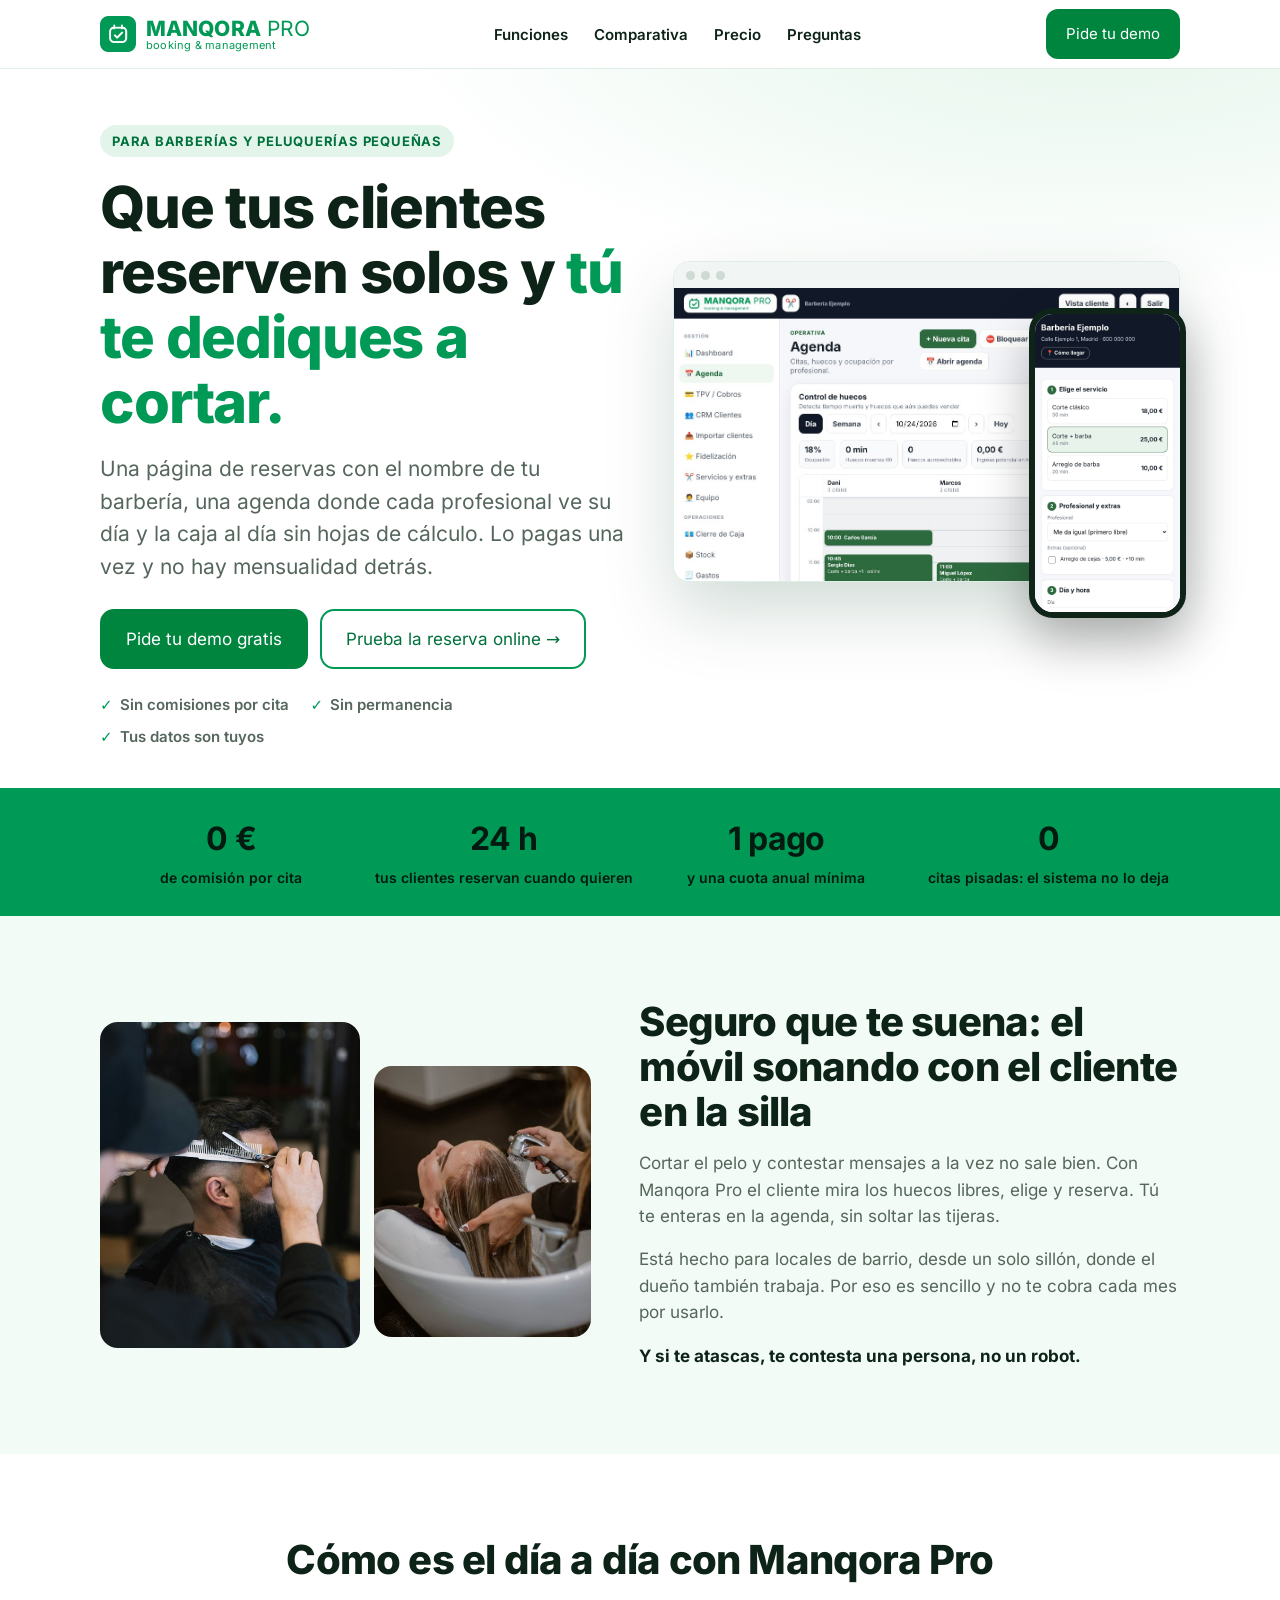
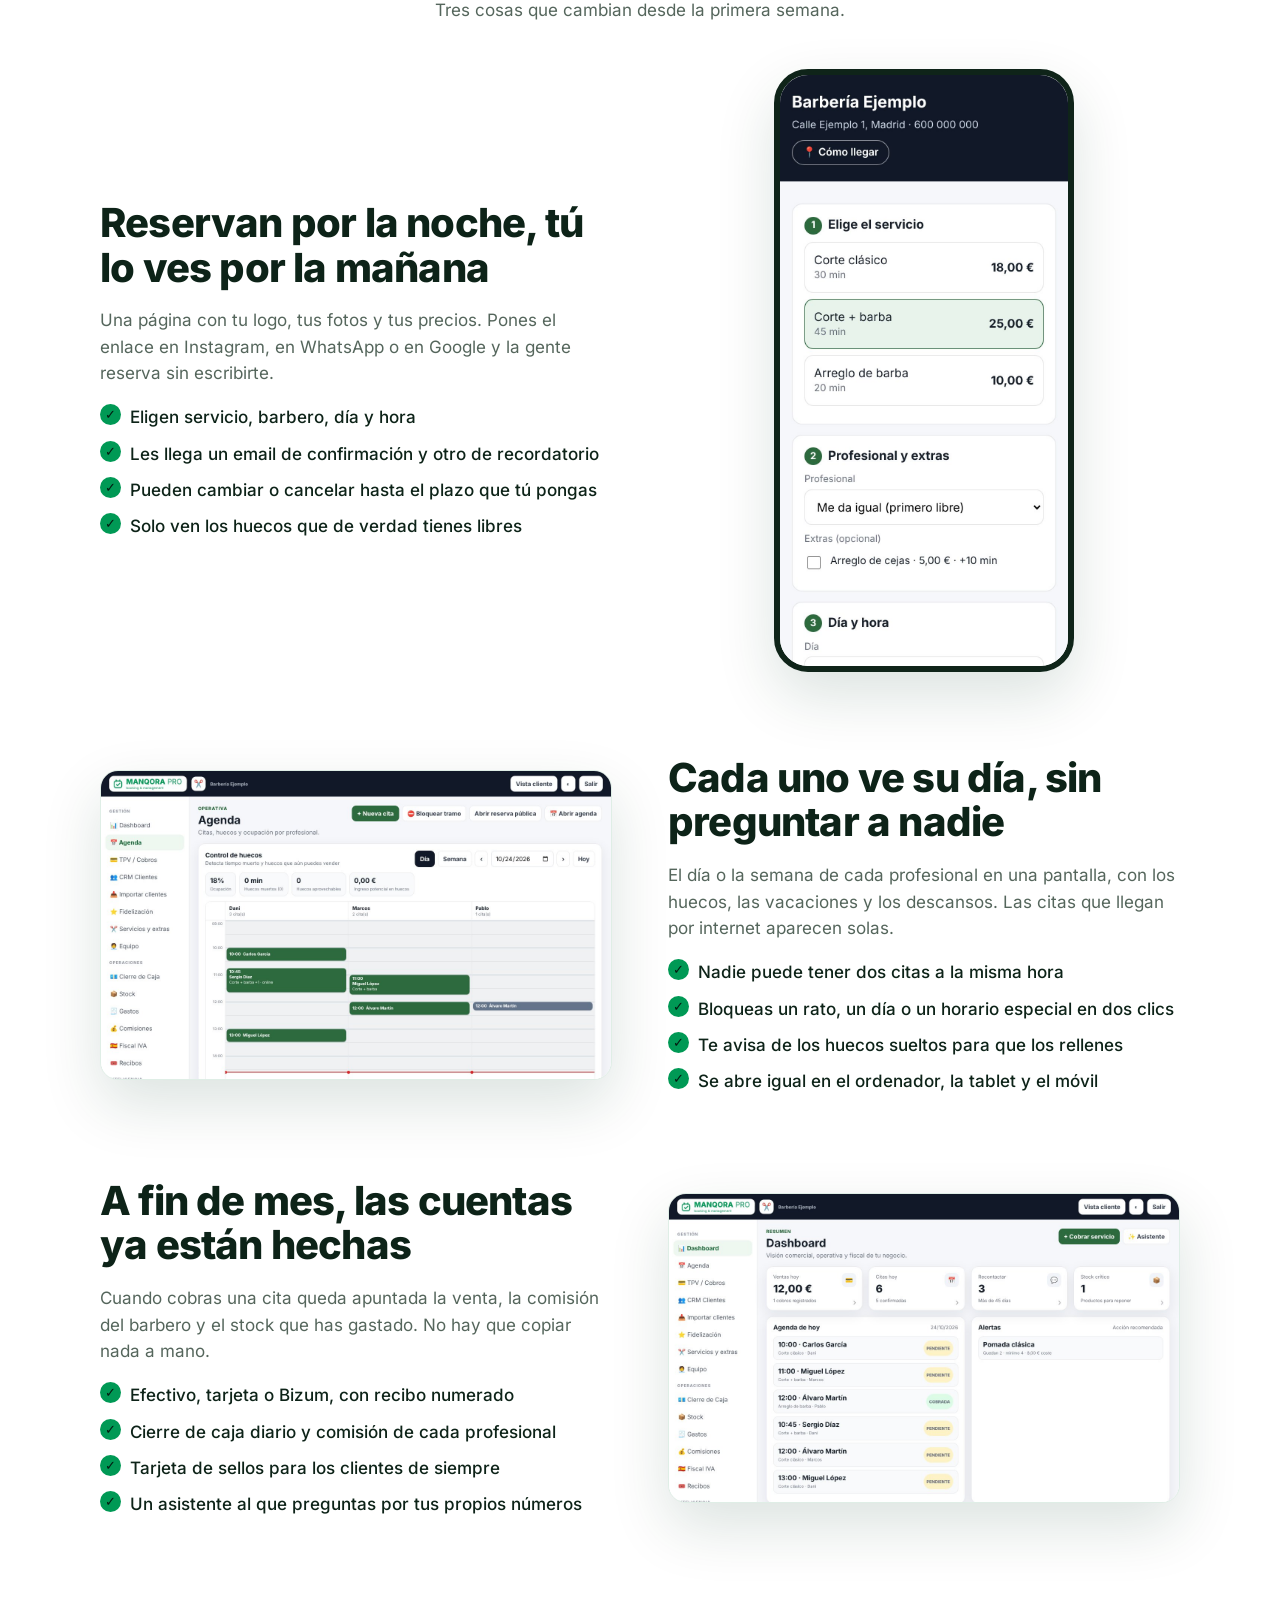
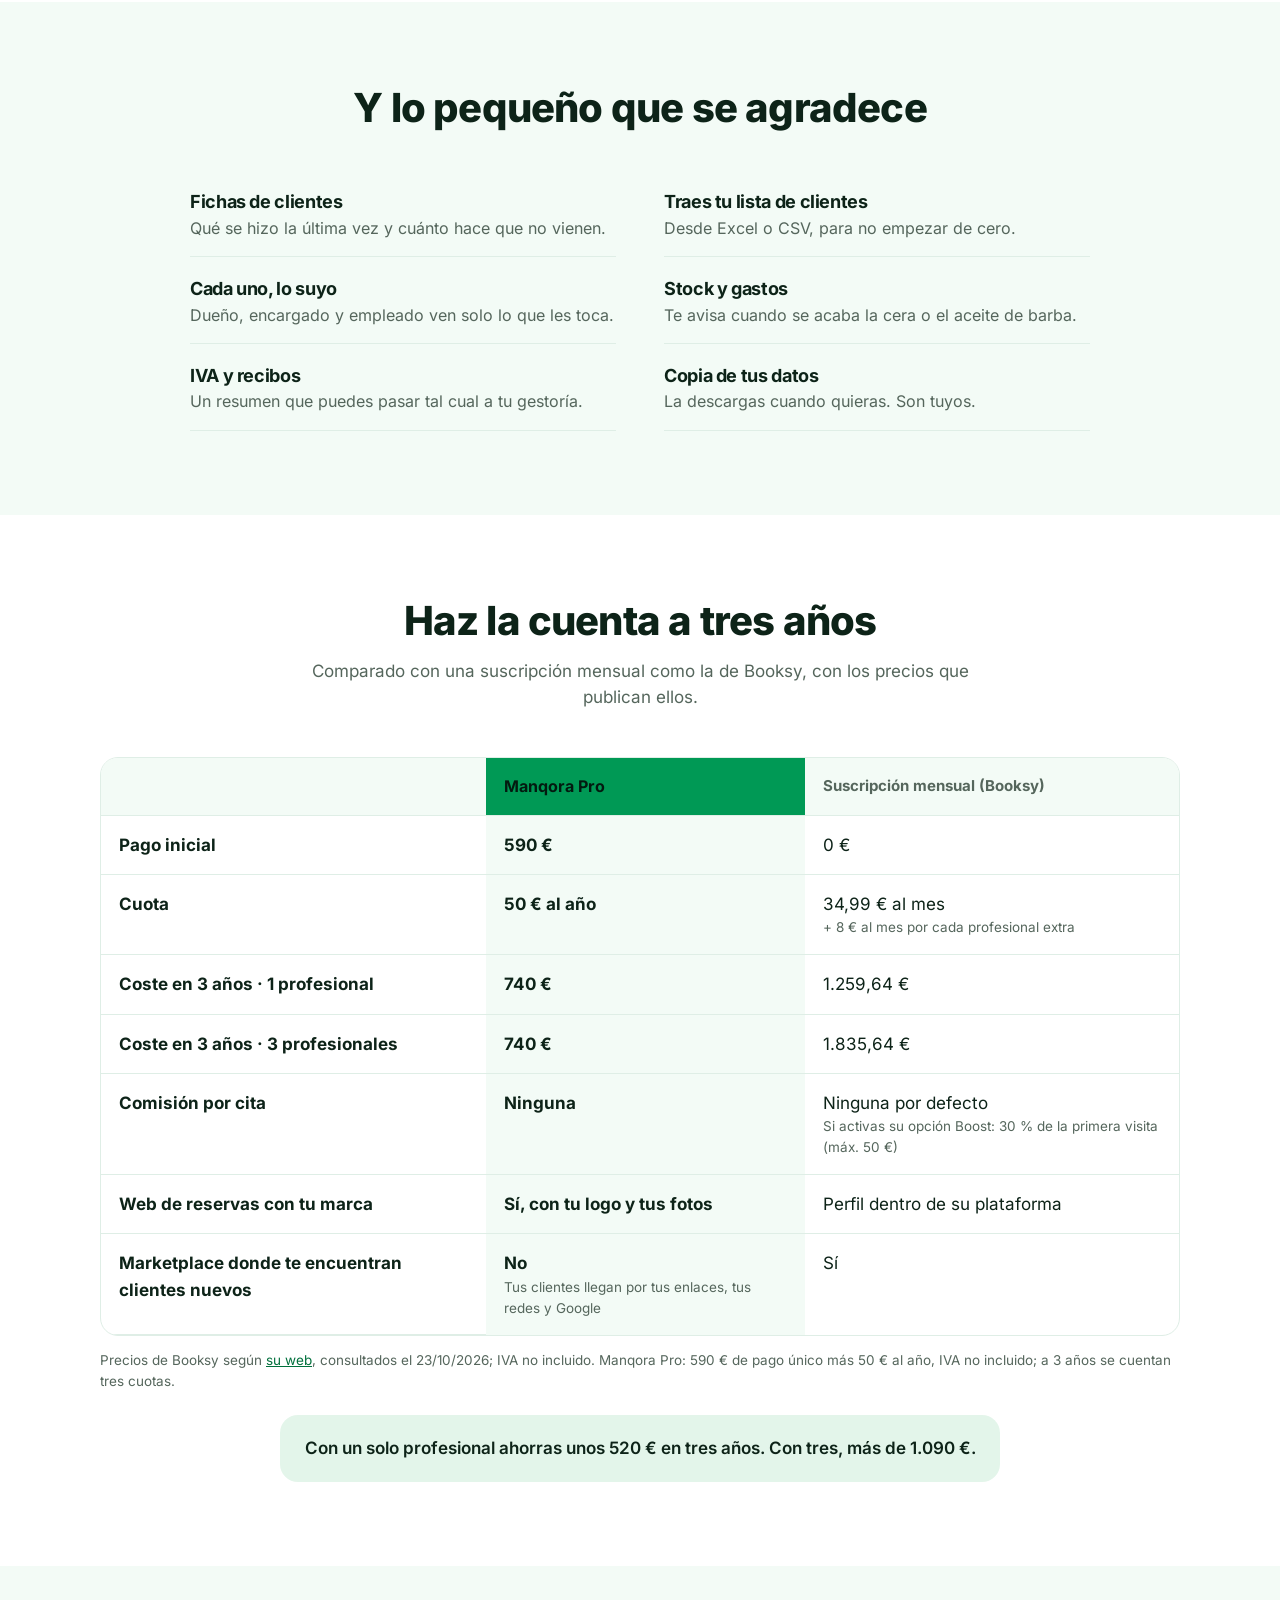
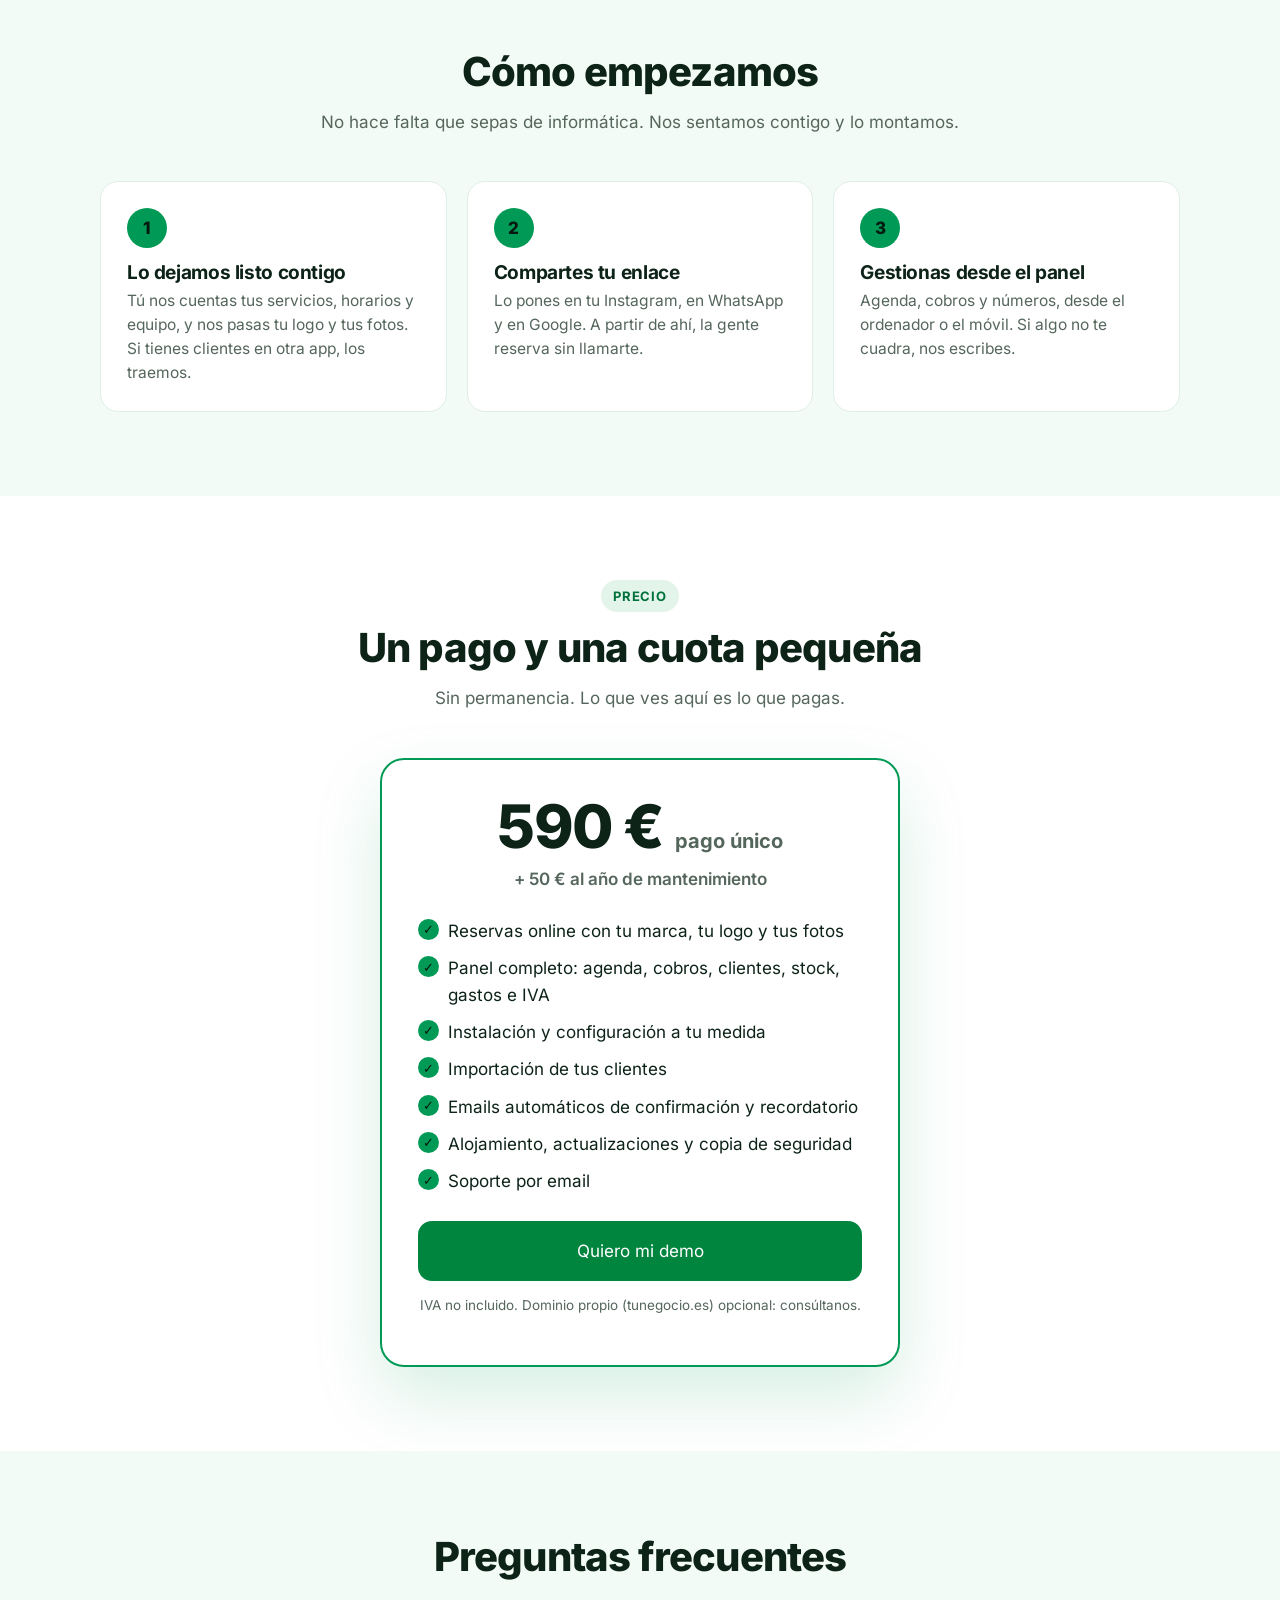
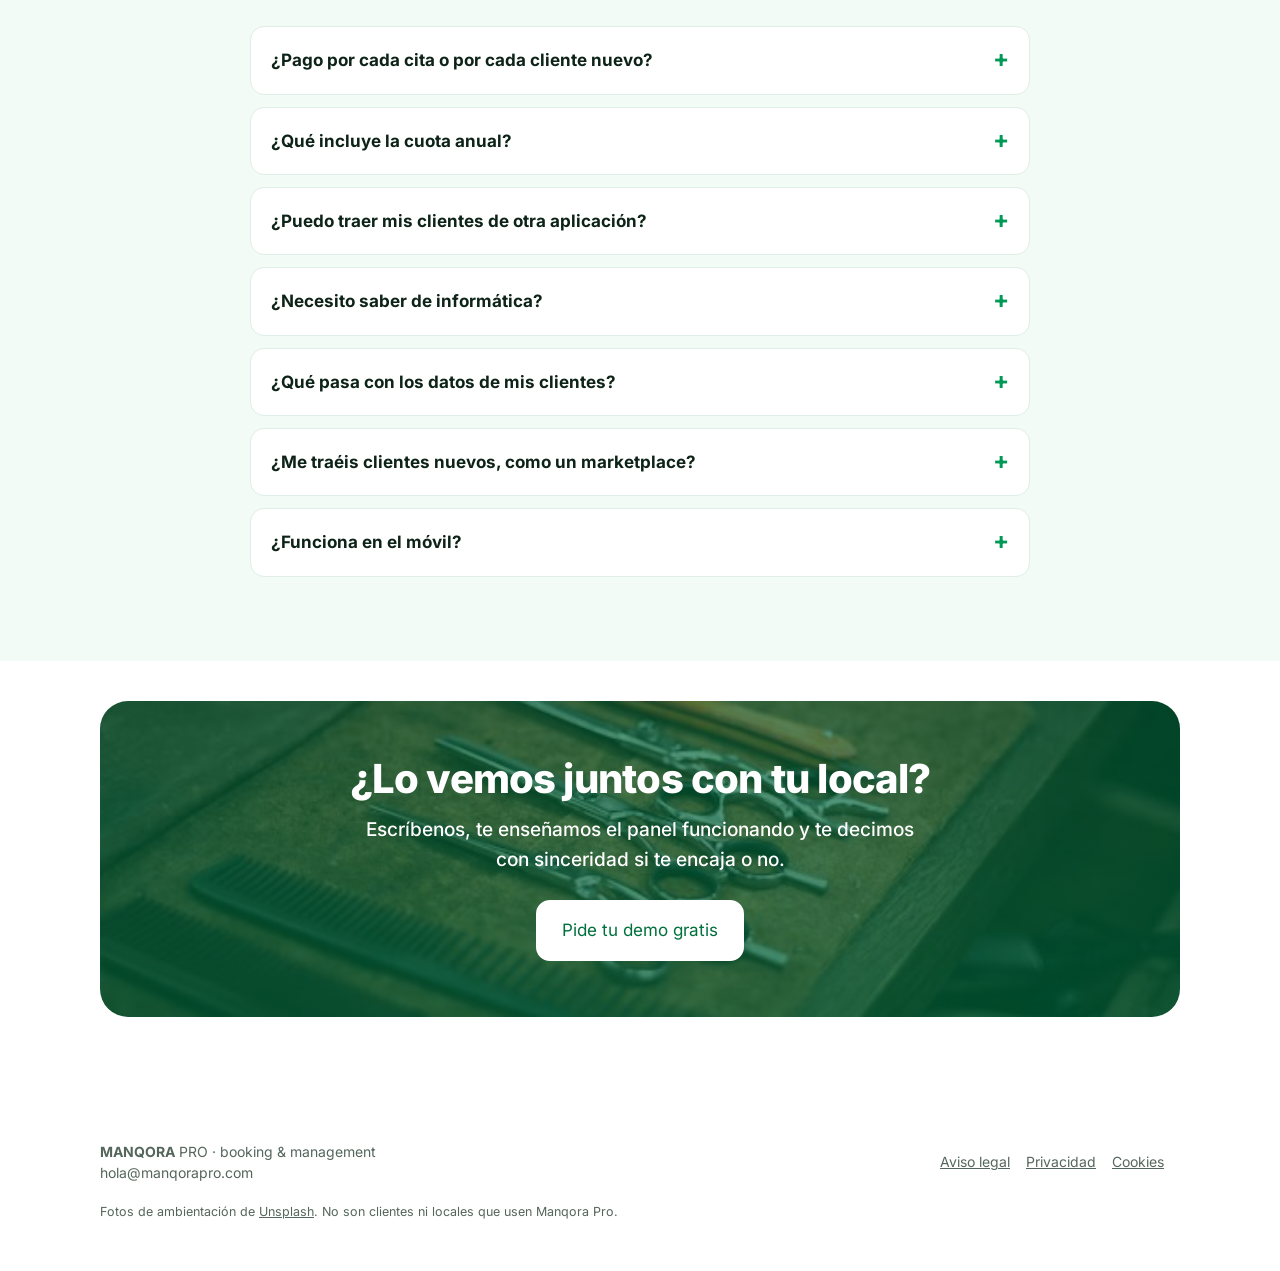
==== index.html @ c19fd297 "Icono de pantalla de inicio para iPhone (apple-touch-icon) y color de tema Co-Authored-By: Claude So" ====
<!doctype html>
<html lang="es">
<head>
<meta charset="utf-8">
<meta name="viewport" content="width=device-width,initial-scale=1">
<title>Manqora Pro · Reservas y gestión para barberías y peluquerías</title>
<link rel="preload" href="assets/fonts/inter-latin-400-normal.woff2" as="font" type="font/woff2" crossorigin>
<link rel="stylesheet" href="assets/fonts/fonts.css">
<meta name="description" content="Reservas online con tu marca, agenda por profesional y control del negocio en un solo panel. Pago único, sin comisiones por cita.">
<meta property="og:title" content="Manqora Pro · Reservas y gestión para barberías y peluquerías">
<meta property="og:description" content="Pago único, sin comisiones por cita y con tus clientes siempre tuyos.">
<link rel="apple-touch-icon" href="/assets/apple-touch-icon.png">
<meta name="apple-mobile-web-app-title" content="Manqora Pro">
<meta name="theme-color" content="#009955">
<link rel="icon" type="image/png" href="assets/venta/logo.png">
<style>
:root{--gb:#00853f;--g:#009955;--gd:#00703c;--gs:#e3f5ea;--gx:#f3fbf6;--ink:#0d2318;--mut:#55665c;--line:#dfeee6;--w:#fff;--r:18px}
*{box-sizing:border-box}
html{scroll-behavior:smooth}
body{margin:0;background:var(--w);color:var(--ink);font:17px/1.55 Inter,system-ui,-apple-system,"Segoe UI",Roboto,Helvetica,Arial,sans-serif;-webkit-font-smoothing:antialiased}
a{color:var(--gd)}
img{max-width:100%;height:auto;display:block}
.wrap{max-width:1120px;margin:0 auto;padding:0 20px}
h1,h2,h3{line-height:1.12;letter-spacing:-.02em;margin:0}
h1{font-size:clamp(34px,5.4vw,58px);font-weight:800}
h2{font-size:clamp(27px,3.6vw,40px);font-weight:800}
h3{font-size:19px;font-weight:700}
.eyebrow{display:inline-block;background:var(--gs);color:var(--gd);font-weight:700;font-size:13px;letter-spacing:.06em;text-transform:uppercase;padding:6px 12px;border-radius:999px}
.lead{font-size:clamp(18px,2vw,21px);color:var(--mut);max-width:620px}
/* botones: verde de marca con texto oscuro (contraste AA) */
.btn{display:inline-flex;align-items:center;justify-content:center;gap:8px;padding:15px 24px;border-radius:14px;font:700 17px/1 inherit;font-family:inherit;text-decoration:none;border:2px solid var(--gb);background:var(--gb);color:#fff;cursor:pointer;transition:transform .15s,box-shadow .15s}
.btn:hover{transform:translateY(-1px);box-shadow:0 10px 24px rgba(0,153,85,.28)}
.btn.ghost{background:#fff;color:var(--gd);border-color:var(--g)}
.btn.sm{padding:11px 18px;font-size:15px;border-radius:12px}
/* nav */
nav.top{position:sticky;top:0;z-index:20;background:rgba(255,255,255,.92);backdrop-filter:blur(10px);border-bottom:1px solid var(--line)}
nav .in{display:flex;align-items:center;justify-content:space-between;gap:16px;height:68px}
.brand{display:flex;align-items:center;gap:10px;text-decoration:none;color:var(--ink)}
.brand img{width:36px;height:36px}
.brand span{font-size:21px;color:var(--g);font-weight:400;line-height:1.1}.brand b{font-weight:800;letter-spacing:.005em}
.brand small{display:block;font-size:11px;font-weight:400;color:var(--g);letter-spacing:.02em;margin-top:-2px}
nav ul{display:flex;gap:26px;list-style:none;margin:0;padding:0}
nav ul a{text-decoration:none;color:var(--ink);font-weight:600;font-size:15px}
nav ul a:hover{color:var(--gd)}
/* hero */
.hero{padding:56px 0 40px;background:radial-gradient(1200px 500px at 85% -10%,var(--gs),transparent 60%),#fff}
.hero .grid{display:grid;grid-template-columns:1.05fr 1fr;gap:40px;align-items:center}
.hero h1 span{color:var(--g)}
.hero .lead{margin:18px 0 26px}
.cta{display:flex;flex-wrap:wrap;gap:12px}
.ticks{display:flex;flex-wrap:wrap;gap:8px 22px;margin:24px 0 0;padding:0;list-style:none;color:var(--mut);font-size:15px;font-weight:600}
.ticks li::before{content:"✓";color:var(--g);font-weight:900;margin-right:7px}
.shots{position:relative;padding-bottom:30px}
.laptop{border-radius:16px;border:1px solid var(--line);box-shadow:0 30px 70px rgba(0,60,35,.18);overflow:hidden;background:#fff}
.laptop .bar{height:26px;background:#f1f5f3;display:flex;align-items:center;gap:6px;padding:0 12px}
.laptop .bar i{width:9px;height:9px;border-radius:50%;background:#cfdad4;display:block}
.phone{position:absolute;right:-6px;bottom:-6px;width:31%;min-width:128px;border-radius:24px;border:6px solid #0f2419;overflow:hidden;box-shadow:0 24px 50px rgba(0,0,0,.28);background:#fff}
/* tira */
.strip{background:var(--g);color:#031a10}
.strip .in{display:grid;grid-template-columns:repeat(4,1fr);gap:10px;padding:26px 20px;text-align:center}
.strip b{display:block;font-size:clamp(22px,3vw,32px);letter-spacing:-.02em}
.strip span{font-size:14px;font-weight:600}
/* secciones */
section{padding:84px 0}
.head{max-width:720px;margin:0 auto 46px;text-align:center}
.head p{color:var(--mut);margin:14px 0 0}
.split{display:grid;grid-template-columns:1fr 1fr;gap:56px;align-items:center;margin-bottom:84px}
.split:last-child{margin-bottom:0}
.split.rev .txt{order:2}
.split .txt p{color:var(--mut)}
.split ul{padding:0;margin:18px 0 0;list-style:none;display:grid;gap:10px}
.split li{padding-left:30px;position:relative;font-weight:500}
.split li::before{content:"✓";position:absolute;left:0;top:0;width:21px;height:21px;border-radius:50%;background:var(--g);color:#031a10;font-weight:900;font-size:13px;display:grid;place-items:center;line-height:1}
.frame{border-radius:var(--r);border:1px solid var(--line);box-shadow:0 24px 60px rgba(0,60,35,.14);overflow:hidden;background:#fff}
.frame.phoneframe{max-width:300px;margin:0 auto;border:6px solid #0f2419;border-radius:34px}
.soft{background:var(--gx)}
.cards{display:grid;grid-template-columns:repeat(4,1fr);gap:18px}
.card{background:#fff;border:1px solid var(--line);border-radius:var(--r);padding:24px}
.card .ic{width:46px;height:46px;border-radius:14px;background:var(--gs);display:grid;place-items:center;font-size:23px;margin-bottom:14px}
.card h3{margin-bottom:6px}
.card p{margin:0;color:var(--mut);font-size:15.5px}
/* comparativa */
.cmp{width:100%;border-collapse:separate;border-spacing:0;border:1px solid var(--line);border-radius:var(--r);overflow:hidden;background:#fff}
.cmp th,.cmp td{padding:16px 18px;text-align:left;border-bottom:1px solid var(--line);vertical-align:top}
.cmp tr:last-child td{border-bottom:0}
.cmp thead th{background:var(--gx);font-size:15px;color:var(--mut)}
.cmp thead th.us{background:var(--g);color:#031a10;font-size:16px}
.cmp td.us{background:var(--gx);font-weight:700}
.cmp td small{display:block;font-weight:400;color:var(--mut);font-size:13.5px}
.note{color:var(--mut);font-size:13.5px;margin-top:14px}
.save{margin:24px auto 0;max-width:720px;background:var(--gs);border-radius:var(--r);padding:20px 24px;text-align:center;font-weight:600}
/* pasos */
.steps{display:grid;grid-template-columns:repeat(3,1fr);gap:20px;counter-reset:s}
.step{background:#fff;border:1px solid var(--line);border-radius:var(--r);padding:26px;position:relative}
.step::before{counter-increment:s;content:counter(s);display:grid;place-items:center;width:40px;height:40px;border-radius:50%;background:var(--g);color:#031a10;font-weight:800;margin-bottom:14px}
.step p{margin:6px 0 0;color:var(--mut);font-size:15.5px}
/* precio */
.price{max-width:520px;margin:0 auto;background:#fff;border:2px solid var(--g);border-radius:24px;padding:36px;box-shadow:0 30px 70px rgba(0,153,85,.16);text-align:center}
.price .big{font-size:60px;font-weight:800;letter-spacing:-.03em;line-height:1}
.price .big small{font-size:20px;font-weight:700;color:var(--mut);letter-spacing:0}
.price .yr{margin:10px 0 0;color:var(--mut);font-weight:600}
.price ul{list-style:none;padding:0;margin:26px 0;text-align:left;display:grid;gap:11px}
.price li{padding-left:30px;position:relative}
.price li::before{content:"✓";position:absolute;left:0;top:1px;width:21px;height:21px;border-radius:50%;background:var(--g);color:#031a10;font-weight:900;font-size:13px;display:grid;place-items:center}
.price .btn{width:100%}
/* faq */
.faq{max-width:780px;margin:0 auto;display:grid;gap:12px}
details{background:#fff;border:1px solid var(--line);border-radius:14px;padding:4px 20px}
summary{cursor:pointer;font-weight:700;padding:16px 0;list-style:none;display:flex;justify-content:space-between;gap:14px}
summary::-webkit-details-marker{display:none}
summary::after{content:"+";color:var(--g);font-size:24px;line-height:1;font-weight:700}
details[open] summary::after{content:"–"}
details p{margin:0 0 16px;color:var(--mut)}
/* cta final */
.final{background:var(--g);color:#031a10;text-align:center;border-radius:28px;padding:56px 24px;margin:0 20px}
.final p{max-width:560px;margin:14px auto 26px;font-weight:500;font-size:19px}
.final .btn{background:#fff;border-color:#fff;color:var(--gd)}
footer{padding:40px 0 50px;color:var(--mut);font-size:14px}
footer .in{display:flex;flex-wrap:wrap;gap:12px 26px;justify-content:space-between;align-items:center}
footer a{color:var(--mut);margin-right:16px}
.ph{border-radius:var(--r);overflow:hidden;background:var(--gs);position:relative}
.ph img{width:100%;height:100%;object-fit:cover}
.human{display:grid;grid-template-columns:1fr 1.1fr;gap:48px;align-items:center}
.human .pics{display:grid;grid-template-columns:1.2fr 1fr;gap:14px}
.human .pics .ph{aspect-ratio:4/5}
.human .pics .ph:nth-child(2){margin-top:44px}
.human p{color:var(--mut)}
.human .sign{margin-top:18px;font-weight:700;color:var(--ink)}
.plain{display:grid;grid-template-columns:repeat(2,1fr);gap:6px 48px;max-width:900px;margin:0 auto}
.plain div{padding:16px 0;border-bottom:1px solid var(--line)}
.plain h3{font-size:18px;margin-bottom:3px}
.plain p{margin:0;color:var(--mut);font-size:16px}
.final.photo{background:linear-gradient(rgba(0,100,58,.66),rgba(0,100,58,.72)),var(--bg) center/cover;color:#fff}
.final.photo .btn{color:var(--gd)}
.credits{font-size:12.5px;color:var(--mut);margin-top:18px}
.credits a{margin:0;color:var(--mut)}
@media(max-width:900px){
 .human{grid-template-columns:1fr;gap:30px}
 .plain{grid-template-columns:1fr}
 nav ul{display:none}
 .hero .grid,.split{grid-template-columns:1fr;gap:34px}
 .split.rev .txt{order:0}
 .cards{grid-template-columns:1fr 1fr}
 .steps{grid-template-columns:1fr}
 .strip .in{grid-template-columns:1fr 1fr}
 section{padding:60px 0}
 .split{margin-bottom:60px}
 .cmp th,.cmp td{padding:12px 11px;font-size:14.5px}
}
.btn.sm{white-space:nowrap;flex-shrink:0}
.brand{min-width:0}
@media(max-width:560px){
 .cards{grid-template-columns:1fr}.brand small{display:none}.price{padding:28px 20px}
 nav .in{height:60px;gap:10px}
 .brand img{width:32px;height:32px}
 .brand span{font-size:17px}
 .btn.sm{padding:10px 14px;font-size:14px}
 .hero{padding:32px 0 28px}
 .cta .btn{width:100%}
 .btn{padding:16px 20px}
 .strip .in{padding:22px 14px;gap:18px 8px}
 .strip span{font-size:13px}
 .phone{border-width:4px;border-radius:18px;min-width:110px}
 .final{padding:44px 18px;margin:0 14px;border-radius:22px}
 .final p{font-size:17px}
 .human .pics{gap:10px}
 .human .pics .ph:nth-child(2){margin-top:28px}
 .plain{gap:0}
 summary{padding:14px 0}
 footer .in{flex-direction:column;align-items:flex-start}
}
@media(max-width:360px){.brand span{font-size:15px}.btn.sm{padding:9px 11px;font-size:13px}}


/* formulario de contacto */
#cf{position:fixed;inset:0;z-index:60;display:none;align-items:center;justify-content:center;padding:14px;background:rgba(3,26,16,.6);backdrop-filter:blur(3px)}
#cf.on{display:flex}
#cf .box{background:#fff;border-radius:20px;width:min(480px,100%);max-height:calc(100vh - 28px);overflow:auto;padding:26px 24px 22px;position:relative;box-shadow:0 30px 80px rgba(0,0,0,.35)}
#cf h2{font-size:23px;margin:0 28px 6px 0}
#cf .sub{margin:0 0 16px;color:var(--mut);font-size:15px}
#cf .close{position:absolute;top:12px;right:12px;width:38px;height:38px;border:0;border-radius:50%;background:var(--gx);font-size:22px;line-height:1;cursor:pointer;color:var(--ink)}
#cf label{display:block;font-weight:600;font-size:14px;margin:12px 0 5px}
#cf input[type=text],#cf input[type=email],#cf input[type=tel],#cf textarea{width:100%;font:16px/1.3 inherit;font-family:inherit;padding:12px 13px;border:1.5px solid var(--line);border-radius:12px;background:#fff;color:var(--ink)}
#cf textarea{min-height:100px;resize:vertical}
#cf input:focus,#cf textarea:focus{outline:none;border-color:var(--g);box-shadow:0 0 0 3px rgba(0,153,85,.15)}
#cf .chk{display:flex;gap:10px;align-items:flex-start;margin:14px 0 4px;font-size:13.5px;color:var(--mut);font-weight:400}
#cf .chk a{color:var(--gd)}
#cf .chk input{margin-top:3px;width:18px;height:18px;flex-shrink:0;accent-color:var(--g)}
#cf .hp{position:absolute;left:-9999px;width:1px;height:1px;opacity:0}
#cf .btn{width:100%;margin-top:14px}
#cf .btn[disabled]{opacity:.6;cursor:wait}
#cf .err{color:#b42318;font-size:14px;margin:10px 0 0;display:none}
#cf .ok{text-align:center;padding:10px 0 4px;display:none}
#cf .ok h2{margin:8px 0 6px}
#cf .ok .tick{width:56px;height:56px;border-radius:50%;background:var(--gs);color:var(--gd);font-size:30px;display:inline-flex;align-items:center;justify-content:center}
</style>
</head>
<body>

<nav class="top"><div class="wrap in">
  <a class="brand" href="#"><img src="assets/venta/logo.png" alt=""><span><b>MANQORA</b> PRO<small>booking &amp; management</small></span></a>
  <ul><li><a href="#funciones">Funciones</a></li><li><a href="#comparativa">Comparativa</a></li><li><a href="#precio">Precio</a></li><li><a href="#preguntas">Preguntas</a></li></ul>
  <a class="btn sm" href="mailto:hola@manqorapro.com?subject=Quiero%20una%20demo%20de%20Manqora%20Pro">Pide tu demo</a>
</div></nav>

<header class="hero"><div class="wrap grid">
  <div>
    <span class="eyebrow">Para barberías y peluquerías pequeñas</span>
    <h1 style="margin-top:18px">Que tus clientes reserven solos y <span>tú te dediques a cortar.</span></h1>
    <p class="lead">Una página de reservas con el nombre de tu barbería, una agenda donde cada profesional ve su día y la caja al día sin hojas de cálculo. Lo pagas una vez y no hay mensualidad detrás.</p>
    <div class="cta">
      <a class="btn" href="mailto:hola@manqorapro.com?subject=Quiero%20una%20demo%20de%20Manqora%20Pro">Pide tu demo gratis</a>
      <a class="btn ghost" href="reservas.html?n=demo-prueba">Prueba la reserva online →</a>
    </div>
    <ul class="ticks"><li>Sin comisiones por cita</li><li>Sin permanencia</li><li>Tus datos son tuyos</li></ul>
  </div>
  <div class="shots">
    <div class="laptop"><div class="bar"><i></i><i></i><i></i></div><img src="assets/venta/hero-agenda.jpg" alt="Agenda de la barbería con las citas de cada profesional" width="1125" height="652"></div>
    <div class="phone"><img src="assets/venta/reserva-movil.jpg" alt="Página de reservas en el móvil" width="780" height="1600"></div>
  </div>
</div></header>

<div class="strip"><div class="wrap in">
  <div><b>0 €</b><span>de comisión por cita</span></div>
  <div><b>24 h</b><span>tus clientes reservan cuando quieren</span></div>
  <div><b>1 pago</b><span>y una cuota anual mínima</span></div>
  <div><b>0</b><span>citas pisadas: el sistema no lo deja</span></div>
</div></div>

<section class="soft"><div class="wrap human">
  <div class="pics">
    <div class="ph"><img src="assets/venta/foto3.jpg" alt="Barbero perfilando el corte a un cliente" loading="lazy" width="900" height="1125"></div>
    <div class="ph"><img src="assets/venta/foto1.jpg" alt="Peluquera lavando el pelo a una clienta" loading="lazy" width="1000" height="667" style="object-position:38% 50%"></div>
  </div>
  <div>
    <h2>Seguro que te suena: el móvil sonando con el cliente en la silla</h2>
    <p style="margin-top:16px">Cortar el pelo y contestar mensajes a la vez no sale bien. Con Manqora Pro el cliente mira los huecos libres, elige y reserva. Tú te enteras en la agenda, sin soltar las tijeras.</p>
    <p>Está hecho para locales de barrio, desde un solo sillón, donde el dueño también trabaja. Por eso es sencillo y no te cobra cada mes por usarlo.</p>
    <div class="sign">Y si te atascas, te contesta una persona, no un robot.</div>
  </div>
</div></section>

<section id="funciones"><div class="wrap">
  <div class="head"><h2>Cómo es el día a día con Manqora Pro</h2><p>Tres cosas que cambian desde la primera semana.</p></div>

  <div class="split">
    <div class="txt">
      <h2>Reservan por la noche, tú lo ves por la mañana</h2>
      <p>Una página con tu logo, tus fotos y tus precios. Pones el enlace en Instagram, en WhatsApp o en Google y la gente reserva sin escribirte.</p>
      <ul><li>Eligen servicio, barbero, día y hora</li><li>Les llega un email de confirmación y otro de recordatorio</li><li>Pueden cambiar o cancelar hasta el plazo que tú pongas</li><li>Solo ven los huecos que de verdad tienes libres</li></ul>
    </div>
    <div class="frame phoneframe"><img src="assets/venta/reserva-movil.jpg" alt="Reserva online en el móvil" loading="lazy" width="780" height="1600"></div>
  </div>

  <div class="split rev">
    <div class="txt">
      <h2>Cada uno ve su día, sin preguntar a nadie</h2>
      <p>El día o la semana de cada profesional en una pantalla, con los huecos, las vacaciones y los descansos. Las citas que llegan por internet aparecen solas.</p>
      <ul><li>Nadie puede tener dos citas a la misma hora</li><li>Bloqueas un rato, un día o un horario especial en dos clics</li><li>Te avisa de los huecos sueltos para que los rellenes</li><li>Se abre igual en el ordenador, la tablet y el móvil</li></ul>
    </div>
    <div class="frame"><img src="assets/venta/panel-agenda.jpg" alt="Agenda por profesional" loading="lazy" width="1360" height="820"></div>
  </div>

  <div class="split">
    <div class="txt">
      <h2>A fin de mes, las cuentas ya están hechas</h2>
      <p>Cuando cobras una cita queda apuntada la venta, la comisión del barbero y el stock que has gastado. No hay que copiar nada a mano.</p>
      <ul><li>Efectivo, tarjeta o Bizum, con recibo numerado</li><li>Cierre de caja diario y comisión de cada profesional</li><li>Tarjeta de sellos para los clientes de siempre</li><li>Un asistente al que preguntas por tus propios números</li></ul>
    </div>
    <div class="frame"><img src="assets/venta/panel-dashboard.jpg" alt="Resumen del día en el panel" loading="lazy" width="1360" height="820"></div>
  </div>
</div></section>

<section class="soft"><div class="wrap">
  <div class="head"><h2>Y lo pequeño que se agradece</h2></div>
  <div class="plain">
    <div><h3>Fichas de clientes</h3><p>Qué se hizo la última vez y cuánto hace que no vienen.</p></div>
    <div><h3>Traes tu lista de clientes</h3><p>Desde Excel o CSV, para no empezar de cero.</p></div>
    <div><h3>Cada uno, lo suyo</h3><p>Dueño, encargado y empleado ven solo lo que les toca.</p></div>
    <div><h3>Stock y gastos</h3><p>Te avisa cuando se acaba la cera o el aceite de barba.</p></div>
    <div><h3>IVA y recibos</h3><p>Un resumen que puedes pasar tal cual a tu gestoría.</p></div>
    <div><h3>Copia de tus datos</h3><p>La descargas cuando quieras. Son tuyos.</p></div>
  </div>
</div></section>

<section id="comparativa"><div class="wrap">
  <div class="head"><h2>Haz la cuenta a tres años</h2><p>Comparado con una suscripción mensual como la de Booksy, con los precios que publican ellos.</p></div>
  <table class="cmp">
    <thead><tr><th></th><th class="us">Manqora Pro</th><th>Suscripción mensual (Booksy)</th></tr></thead>
    <tbody>
      <tr><th>Pago inicial</th><td class="us">590 €</td><td>0 €</td></tr>
      <tr><th>Cuota</th><td class="us">50 € al año</td><td>34,99 € al mes<small>+ 8 € al mes por cada profesional extra</small></td></tr>
      <tr><th>Coste en 3 años · 1 profesional</th><td class="us">740 €</td><td>1.259,64 €</td></tr>
      <tr><th>Coste en 3 años · 3 profesionales</th><td class="us">740 €</td><td>1.835,64 €</td></tr>
      <tr><th>Comisión por cita</th><td class="us">Ninguna</td><td>Ninguna por defecto<small>Si activas su opción Boost: 30 % de la primera visita (máx. 50 €)</small></td></tr>
      <tr><th>Web de reservas con tu marca</th><td class="us">Sí, con tu logo y tus fotos</td><td>Perfil dentro de su plataforma</td></tr>
      <tr><th>Marketplace donde te encuentran clientes nuevos</th><td class="us">No<small>Tus clientes llegan por tus enlaces, tus redes y Google</small></td><td>Sí</td></tr>
    </tbody>
  </table>
  <p class="note">Precios de Booksy según <a href="https://biz.booksy.com/es-es/precios" rel="noopener" target="_blank">su web</a>, consultados el 23/10/2026; IVA no incluido. Manqora Pro: 590 € de pago único más 50 € al año, IVA no incluido; a 3 años se cuentan tres cuotas.</p>
  <div class="save">Con un solo profesional ahorras unos 520 € en tres años. Con tres, más de 1.090 €.</div>
</div></section>

<section class="soft"><div class="wrap">
  <div class="head"><h2>Cómo empezamos</h2><p>No hace falta que sepas de informática. Nos sentamos contigo y lo montamos.</p></div>
  <div class="steps">
    <div class="step"><h3>Lo dejamos listo contigo</h3><p>Tú nos cuentas tus servicios, horarios y equipo, y nos pasas tu logo y tus fotos. Si tienes clientes en otra app, los traemos.</p></div>
    <div class="step"><h3>Compartes tu enlace</h3><p>Lo pones en tu Instagram, en WhatsApp y en Google. A partir de ahí, la gente reserva sin llamarte.</p></div>
    <div class="step"><h3>Gestionas desde el panel</h3><p>Agenda, cobros y números, desde el ordenador o el móvil. Si algo no te cuadra, nos escribes.</p></div>
  </div>
</div></section>

<section id="precio"><div class="wrap">
  <div class="head"><span class="eyebrow">Precio</span><h2 style="margin-top:14px">Un pago y una cuota pequeña</h2><p>Sin permanencia. Lo que ves aquí es lo que pagas.</p></div>
  <div class="price">
    <div class="big">590 € <small>pago único</small></div>
    <p class="yr">+ 50 € al año de mantenimiento</p>
    <ul>
      <li>Reservas online con tu marca, tu logo y tus fotos</li>
      <li>Panel completo: agenda, cobros, clientes, stock, gastos e IVA</li>
      <li>Instalación y configuración a tu medida</li>
      <li>Importación de tus clientes</li>
      <li>Emails automáticos de confirmación y recordatorio</li>
      <li>Alojamiento, actualizaciones y copia de seguridad</li>
      <li>Soporte por email</li>
    </ul>
    <a class="btn" href="mailto:hola@manqorapro.com?subject=Quiero%20Manqora%20Pro">Quiero mi demo</a>
    <p class="note">IVA no incluido. Dominio propio (tunegocio.es) opcional: consúltanos.</p>
  </div>
</div></section>

<section class="soft" id="preguntas"><div class="wrap">
  <div class="head"><h2>Preguntas frecuentes</h2></div>
  <div class="faq">
    <details><summary>¿Pago por cada cita o por cada cliente nuevo?</summary><p>No. No cobramos nada por cita ni por cliente. Pagas una vez y luego la cuota del año.</p></details>
    <details><summary>¿Qué incluye la cuota anual?</summary><p>Alojamiento, mantenimiento, actualizaciones, copia de seguridad y soporte por email. Las mejoras que no sean arreglos se presupuestan aparte.</p></details>
    <details><summary>¿Puedo traer mis clientes de otra aplicación?</summary><p>Sí. Si puedes exportarlos a un archivo de Excel o CSV, los importamos al empezar.</p></details>
    <details><summary>¿Necesito saber de informática?</summary><p>No. No. Lo montamos contigo y el primer día ya puedes apuntar citas.</p></details>
    <details><summary>¿Qué pasa con los datos de mis clientes?</summary><p>Son tuyos. Firmamos contigo el contrato de encargado del tratamiento que exige el RGPD, y puedes descargar una copia de seguridad cuando quieras.</p></details>
    <details><summary>¿Me traéis clientes nuevos, como un marketplace?</summary><p>No, y mejor que lo sepas desde el principio. Esto es tu propia página de reservas: los clientes llegan por tu Instagram, tu WhatsApp y Google. A cambio, no pagas por cada uno que llega.</p></details>
    <details><summary>¿Funciona en el móvil?</summary><p>Sí, tanto la página de reservas de tus clientes como el panel de gestión.</p></details>
  </div>
</div></section>

<section style="padding-top:40px"><div class="wrap" style="padding:0">
  <div class="final photo" style="--bg:url(assets/venta/foto2.jpg)">
    <h2>¿Lo vemos juntos con tu local?</h2>
    <p>Escríbenos, te enseñamos el panel funcionando y te decimos con sinceridad si te encaja o no.</p>
    <a class="btn" href="mailto:hola@manqorapro.com?subject=Quiero%20una%20demo%20de%20Manqora%20Pro">Pide tu demo gratis</a>
  </div>
</div></section>

<footer><div class="wrap in">
  <div><b>MANQORA</b> PRO · booking &amp; management<br>hola@manqorapro.com</div>
  <div><a href="legal.html#aviso">Aviso legal</a><a href="legal.html#privacidad">Privacidad</a><a href="legal.html#cookies">Cookies</a></div>
</div>
<div class="wrap credits">Fotos de ambientación de <a href="https://unsplash.com" rel="noopener">Unsplash</a>. No son clientes ni locales que usen Manqora Pro.</div></footer>


<div id="cf" role="dialog" aria-modal="true" aria-labelledby="cft">
  <div class="box">
    <button type="button" class="close" id="cfx" aria-label="Cerrar">&times;</button>
    <form id="cfform" novalidate>
      <h2 id="cft">Cuéntanos qué necesitas</h2>
      <p class="sub">Te respondemos personalmente.</p>
      <label for="cfn">Nombre</label><input type="text" id="cfn" name="name" autocomplete="name" maxlength="120" required>
      <label for="cfe">Email</label><input type="email" id="cfe" name="email" autocomplete="email" maxlength="200" required>
      <label for="cfp">Teléfono <span style="font-weight:400;color:var(--mut)">(opcional)</span></label><input type="tel" id="cfp" name="phone" autocomplete="tel" maxlength="40">
      <label for="cfm">Mensaje</label><textarea id="cfm" name="message" maxlength="2000" required></textarea>
      <input class="hp" type="text" name="website" tabindex="-1" autocomplete="off" aria-hidden="true">
      <label class="chk"><input type="checkbox" id="cfc"><span>Acepto que usen estos datos solo para responderme, según la <a href="legal.html#privacidad" target="_blank" rel="noopener">política de privacidad</a>.</span></label>
      <p class="err" id="cferr"></p>
      <button class="btn" type="submit" id="cfsend">Enviar mensaje</button>
    </form>
    <div class="ok" id="cfok"><div class="tick">&#10003;</div><h2>¡Recibido!</h2><p class="sub">Te escribiremos al email que nos has dado. Gracias por contarnos.</p><button type="button" class="btn ghost" id="cfdone">Cerrar</button></div>
  </div>
</div>
<script>
(function(){
  var EP='https://jiokzzzdepinumbrjalm.supabase.co/functions/v1/contact-form';
  var KEY='eyJhbGciOiJIUzI1NiIsInR5cCI6IkpXVCJ9.eyJpc3MiOiJzdXBhYmFzZSIsInJlZiI6Imppb2t6enpkZXBpbnVtYnJqYWxtIiwicm9sZSI6ImFub24iLCJpYXQiOjE3OTI3NzI0OTYsImV4cCI6MjEwODM0ODQ5Nn0.ztvIlZQkTO1xtZwRM_hSC-E6UwXIuHJegrRvHRaJdww';
  var $=function(i){return document.getElementById(i)},cf=$('cf'),form=$('cfform'),err=$('cferr'),last=null;
  function open(subject){
    last=document.activeElement;
    form.style.display='';$('cfok').style.display='none';err.style.display='none';
    if(!$('cfm').value)$('cfm').value=subject||'';
    cf.classList.add('on');document.body.style.overflow='hidden';setTimeout(function(){$('cfn').focus()},50);
  }
  function close(){cf.classList.remove('on');document.body.style.overflow='';if(last&&last.focus)last.focus()}
  function msg(t){err.textContent=t;err.style.display='block'}
  document.addEventListener('click',function(e){
    var a=e.target.closest&&e.target.closest('a[href^="mailto:"]');
    if(!a)return;
    e.preventDefault();
    var m=/subject=([^&]+)/.exec(a.getAttribute('href'));
    open(m?decodeURIComponent(m[1]):'');
  });
  $('cfx').onclick=close;$('cfdone').onclick=close;
  cf.addEventListener('click',function(e){if(e.target===cf)close()});
  document.addEventListener('keydown',function(e){if(e.key==='Escape'&&cf.classList.contains('on'))close()});
  form.addEventListener('submit',function(e){
    e.preventDefault();err.style.display='none';
    var d={name:$('cfn').value.trim(),email:$('cfe').value.trim(),phone:$('cfp').value.trim(),message:$('cfm').value.trim(),website:form.website.value,consent:$('cfc').checked};
    if(!d.name)return msg('Escribe tu nombre.');
    if(!/^[^@\s]+@[^@\s]+\.[^@\s]+$/.test(d.email))return msg('Revisa tu email: parece que falta algo.');
    if(d.message.length<3)return msg('Escribe un mensaje breve.');
    if(!d.consent)return msg('Marca la casilla para que podamos responderte.');
    var b=$('cfsend');b.disabled=true;b.textContent='Enviando…';
    fetch(EP,{method:'POST',headers:{'Content-Type':'application/json','Authorization':'Bearer '+KEY,'apikey':KEY},body:JSON.stringify(d)})
      .then(function(r){return r.json().catch(function(){return{}}).then(function(j){return{s:r.status,j:j}})})
      .then(function(x){
        if(x.j&&x.j.ok){form.style.display='none';$('cfok').style.display='block';$('cfm').value='';$('cfc').checked=false;return}
        msg(x.s===429?'Has enviado varios mensajes seguidos. Prueba de nuevo en un rato o escríbenos a hola@manqorapro.com.':'No hemos podido enviarlo. Escríbenos a hola@manqorapro.com y te respondemos.');
      })
      .catch(function(){msg('Sin conexión. Escríbenos a hola@manqorapro.com y te respondemos.')})
      .then(function(){b.disabled=false;b.textContent='Enviar mensaje'});
  });
})();
</script>
</body>
</html>
---- assets/fonts/fonts.css ----
@font-face{font-family:'Inter';font-style:normal;font-display:swap;font-weight:400;src:url(inter-latin-ext-400-normal.woff2) format('woff2');unicode-range:U+0100-02BA,U+02BD-02C5,U+02C7-02CC,U+02CE-02D7,U+02DD-02FF,U+0304,U+0308,U+0329,U+1D00-1DBF,U+1E00-1E9F,U+1EF2-1EFF,U+2020,U+20A0-20AB,U+20AD-20C0,U+2113,U+2C60-2C7F,U+A720-A7FF}
@font-face{font-family:'Inter';font-style:normal;font-display:swap;font-weight:400;src:url(inter-latin-400-normal.woff2) format('woff2');unicode-range:U+0000-00FF,U+0131,U+0152-0153,U+02BB-02BC,U+02C6,U+02DA,U+02DC,U+0304,U+0308,U+0329,U+2000-206F,U+20AC,U+2122,U+2191,U+2193,U+2212,U+2215,U+FEFF,U+FFFD}
@font-face{font-family:'Inter';font-style:normal;font-display:swap;font-weight:500;src:url(inter-latin-ext-500-normal.woff2) format('woff2');unicode-range:U+0100-02BA,U+02BD-02C5,U+02C7-02CC,U+02CE-02D7,U+02DD-02FF,U+0304,U+0308,U+0329,U+1D00-1DBF,U+1E00-1E9F,U+1EF2-1EFF,U+2020,U+20A0-20AB,U+20AD-20C0,U+2113,U+2C60-2C7F,U+A720-A7FF}
@font-face{font-family:'Inter';font-style:normal;font-display:swap;font-weight:500;src:url(inter-latin-500-normal.woff2) format('woff2');unicode-range:U+0000-00FF,U+0131,U+0152-0153,U+02BB-02BC,U+02C6,U+02DA,U+02DC,U+0304,U+0308,U+0329,U+2000-206F,U+20AC,U+2122,U+2191,U+2193,U+2212,U+2215,U+FEFF,U+FFFD}
@font-face{font-family:'Inter';font-style:normal;font-display:swap;font-weight:600;src:url(inter-latin-ext-600-normal.woff2) format('woff2');unicode-range:U+0100-02BA,U+02BD-02C5,U+02C7-02CC,U+02CE-02D7,U+02DD-02FF,U+0304,U+0308,U+0329,U+1D00-1DBF,U+1E00-1E9F,U+1EF2-1EFF,U+2020,U+20A0-20AB,U+20AD-20C0,U+2113,U+2C60-2C7F,U+A720-A7FF}
@font-face{font-family:'Inter';font-style:normal;font-display:swap;font-weight:600;src:url(inter-latin-600-normal.woff2) format('woff2');unicode-range:U+0000-00FF,U+0131,U+0152-0153,U+02BB-02BC,U+02C6,U+02DA,U+02DC,U+0304,U+0308,U+0329,U+2000-206F,U+20AC,U+2122,U+2191,U+2193,U+2212,U+2215,U+FEFF,U+FFFD}
@font-face{font-family:'Inter';font-style:normal;font-display:swap;font-weight:700;src:url(inter-latin-ext-700-normal.woff2) format('woff2');unicode-range:U+0100-02BA,U+02BD-02C5,U+02C7-02CC,U+02CE-02D7,U+02DD-02FF,U+0304,U+0308,U+0329,U+1D00-1DBF,U+1E00-1E9F,U+1EF2-1EFF,U+2020,U+20A0-20AB,U+20AD-20C0,U+2113,U+2C60-2C7F,U+A720-A7FF}
@font-face{font-family:'Inter';font-style:normal;font-display:swap;font-weight:700;src:url(inter-latin-700-normal.woff2) format('woff2');unicode-range:U+0000-00FF,U+0131,U+0152-0153,U+02BB-02BC,U+02C6,U+02DA,U+02DC,U+0304,U+0308,U+0329,U+2000-206F,U+20AC,U+2122,U+2191,U+2193,U+2212,U+2215,U+FEFF,U+FFFD}
@font-face{font-family:'Inter';font-style:normal;font-display:swap;font-weight:800;src:url(inter-latin-ext-800-normal.woff2) format('woff2');unicode-range:U+0100-02BA,U+02BD-02C5,U+02C7-02CC,U+02CE-02D7,U+02DD-02FF,U+0304,U+0308,U+0329,U+1D00-1DBF,U+1E00-1E9F,U+1EF2-1EFF,U+2020,U+20A0-20AB,U+20AD-20C0,U+2113,U+2C60-2C7F,U+A720-A7FF}
@font-face{font-family:'Inter';font-style:normal;font-display:swap;font-weight:800;src:url(inter-latin-800-normal.woff2) format('woff2');unicode-range:U+0000-00FF,U+0131,U+0152-0153,U+02BB-02BC,U+02C6,U+02DA,U+02DC,U+0304,U+0308,U+0329,U+2000-206F,U+20AC,U+2122,U+2191,U+2193,U+2212,U+2215,U+FEFF,U+FFFD}
@font-face{font-family:'Figtree';font-style:normal;font-display:swap;font-weight:400;src:url(figtree-latin-ext-400-normal.woff2) format('woff2');unicode-range:U+0100-02BA,U+02BD-02C5,U+02C7-02CC,U+02CE-02D7,U+02DD-02FF,U+0304,U+0308,U+0329,U+1D00-1DBF,U+1E00-1E9F,U+1EF2-1EFF,U+2020,U+20A0-20AB,U+20AD-20C0,U+2113,U+2C60-2C7F,U+A720-A7FF}
@font-face{font-family:'Figtree';font-style:normal;font-display:swap;font-weight:400;src:url(figtree-latin-400-normal.woff2) format('woff2');unicode-range:U+0000-00FF,U+0131,U+0152-0153,U+02BB-02BC,U+02C6,U+02DA,U+02DC,U+0304,U+0308,U+0329,U+2000-206F,U+20AC,U+2122,U+2191,U+2193,U+2212,U+2215,U+FEFF,U+FFFD}
@font-face{font-family:'Figtree';font-style:normal;font-display:swap;font-weight:500;src:url(figtree-latin-ext-500-normal.woff2) format('woff2');unicode-range:U+0100-02BA,U+02BD-02C5,U+02C7-02CC,U+02CE-02D7,U+02DD-02FF,U+0304,U+0308,U+0329,U+1D00-1DBF,U+1E00-1E9F,U+1EF2-1EFF,U+2020,U+20A0-20AB,U+20AD-20C0,U+2113,U+2C60-2C7F,U+A720-A7FF}
@font-face{font-family:'Figtree';font-style:normal;font-display:swap;font-weight:500;src:url(figtree-latin-500-normal.woff2) format('woff2');unicode-range:U+0000-00FF,U+0131,U+0152-0153,U+02BB-02BC,U+02C6,U+02DA,U+02DC,U+0304,U+0308,U+0329,U+2000-206F,U+20AC,U+2122,U+2191,U+2193,U+2212,U+2215,U+FEFF,U+FFFD}
@font-face{font-family:'Figtree';font-style:normal;font-display:swap;font-weight:600;src:url(figtree-latin-ext-600-normal.woff2) format('woff2');unicode-range:U+0100-02BA,U+02BD-02C5,U+02C7-02CC,U+02CE-02D7,U+02DD-02FF,U+0304,U+0308,U+0329,U+1D00-1DBF,U+1E00-1E9F,U+1EF2-1EFF,U+2020,U+20A0-20AB,U+20AD-20C0,U+2113,U+2C60-2C7F,U+A720-A7FF}
@font-face{font-family:'Figtree';font-style:normal;font-display:swap;font-weight:600;src:url(figtree-latin-600-normal.woff2) format('woff2');unicode-range:U+0000-00FF,U+0131,U+0152-0153,U+02BB-02BC,U+02C6,U+02DA,U+02DC,U+0304,U+0308,U+0329,U+2000-206F,U+20AC,U+2122,U+2191,U+2193,U+2212,U+2215,U+FEFF,U+FFFD}
@font-face{font-family:'Figtree';font-style:normal;font-display:swap;font-weight:700;src:url(figtree-latin-ext-700-normal.woff2) format('woff2');unicode-range:U+0100-02BA,U+02BD-02C5,U+02C7-02CC,U+02CE-02D7,U+02DD-02FF,U+0304,U+0308,U+0329,U+1D00-1DBF,U+1E00-1E9F,U+1EF2-1EFF,U+2020,U+20A0-20AB,U+20AD-20C0,U+2113,U+2C60-2C7F,U+A720-A7FF}
@font-face{font-family:'Figtree';font-style:normal;font-display:swap;font-weight:700;src:url(figtree-latin-700-normal.woff2) format('woff2');unicode-range:U+0000-00FF,U+0131,U+0152-0153,U+02BB-02BC,U+02C6,U+02DA,U+02DC,U+0304,U+0308,U+0329,U+2000-206F,U+20AC,U+2122,U+2191,U+2193,U+2212,U+2215,U+FEFF,U+FFFD}
@font-face{font-family:'Figtree';font-style:normal;font-display:swap;font-weight:800;src:url(figtree-latin-ext-800-normal.woff2) format('woff2');unicode-range:U+0100-02BA,U+02BD-02C5,U+02C7-02CC,U+02CE-02D7,U+02DD-02FF,U+0304,U+0308,U+0329,U+1D00-1DBF,U+1E00-1E9F,U+1EF2-1EFF,U+2020,U+20A0-20AB,U+20AD-20C0,U+2113,U+2C60-2C7F,U+A720-A7FF}
@font-face{font-family:'Figtree';font-style:normal;font-display:swap;font-weight:800;src:url(figtree-latin-800-normal.woff2) format('woff2');unicode-range:U+0000-00FF,U+0131,U+0152-0153,U+02BB-02BC,U+02C6,U+02DA,U+02DC,U+0304,U+0308,U+0329,U+2000-206F,U+20AC,U+2122,U+2191,U+2193,U+2212,U+2215,U+FEFF,U+FFFD}
@font-face{font-family:'Figtree';font-style:normal;font-display:swap;font-weight:900;src:url(figtree-latin-ext-900-normal.woff2) format('woff2');unicode-range:U+0100-02BA,U+02BD-02C5,U+02C7-02CC,U+02CE-02D7,U+02DD-02FF,U+0304,U+0308,U+0329,U+1D00-1DBF,U+1E00-1E9F,U+1EF2-1EFF,U+2020,U+20A0-20AB,U+20AD-20C0,U+2113,U+2C60-2C7F,U+A720-A7FF}
@font-face{font-family:'Figtree';font-style:normal;font-display:swap;font-weight:900;src:url(figtree-latin-900-normal.woff2) format('woff2');unicode-range:U+0000-00FF,U+0131,U+0152-0153,U+02BB-02BC,U+02C6,U+02DA,U+02DC,U+0304,U+0308,U+0329,U+2000-206F,U+20AC,U+2122,U+2191,U+2193,U+2212,U+2215,U+FEFF,U+FFFD}
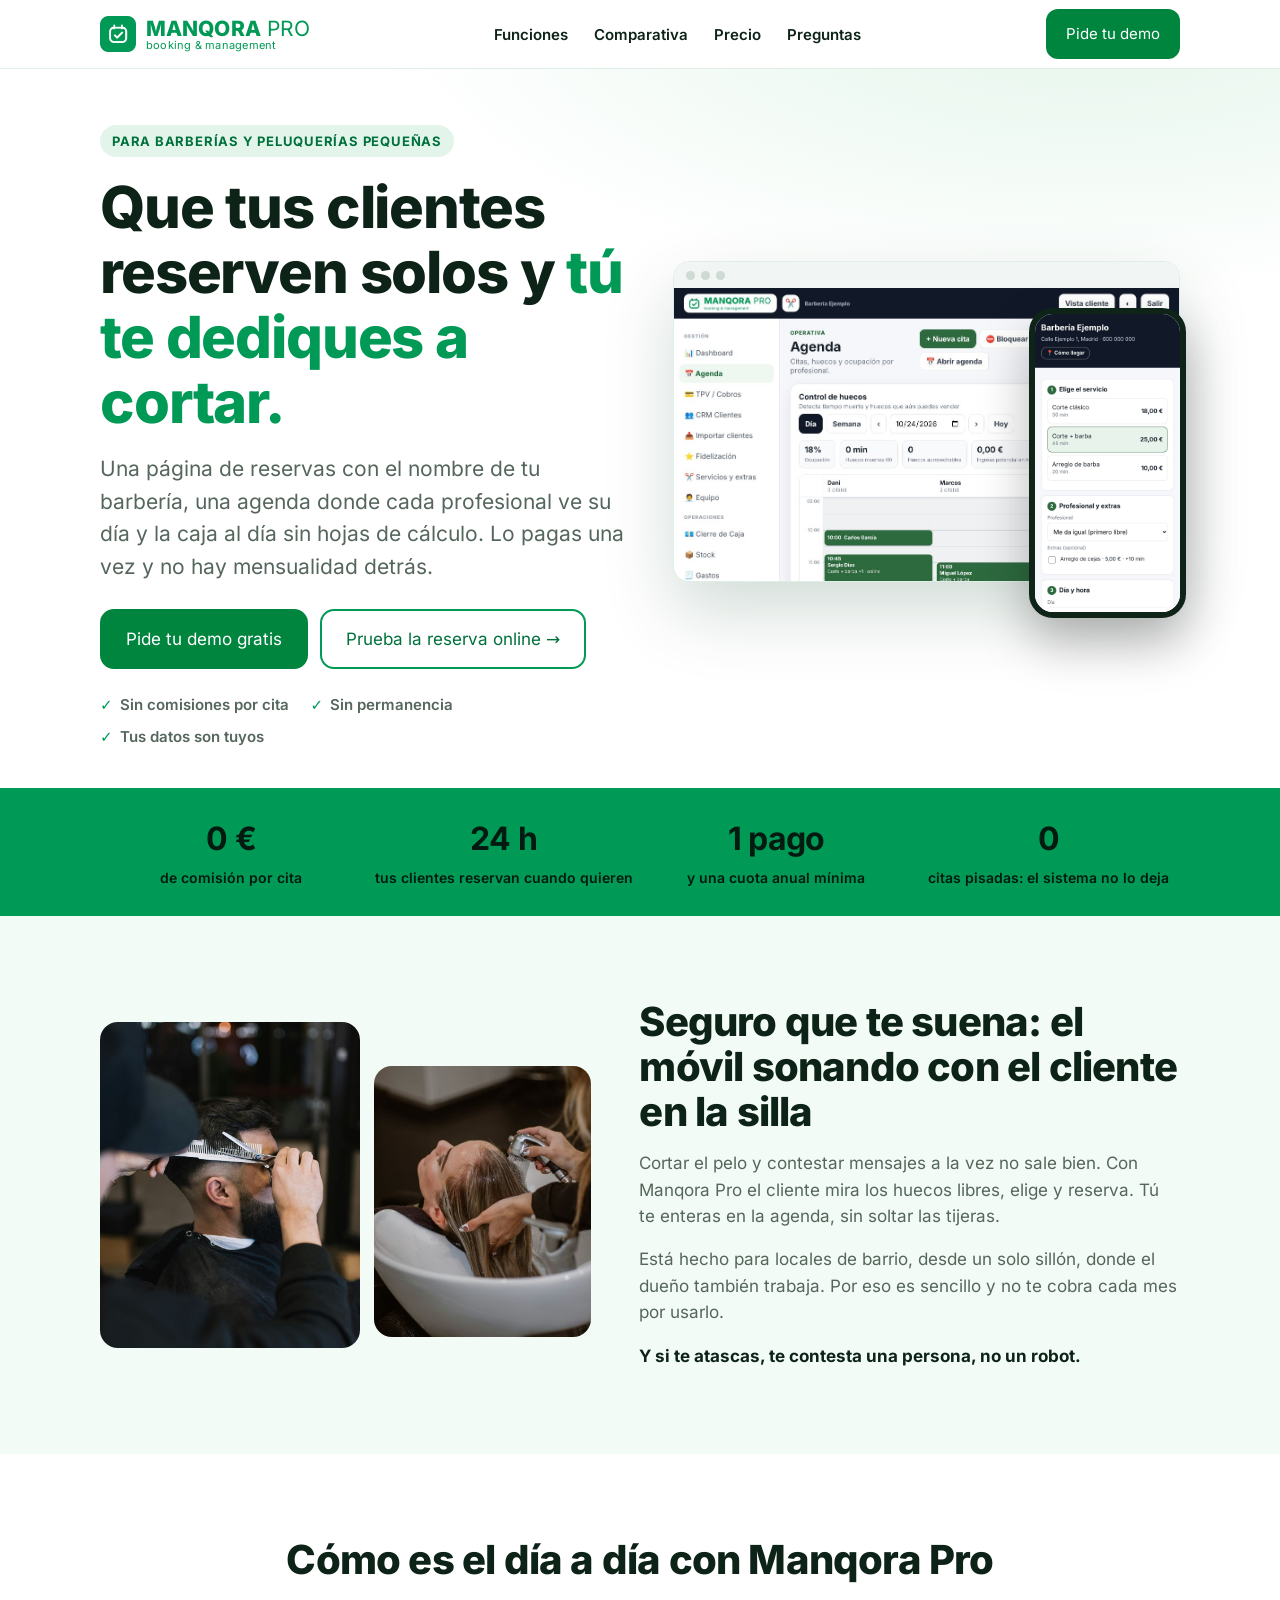
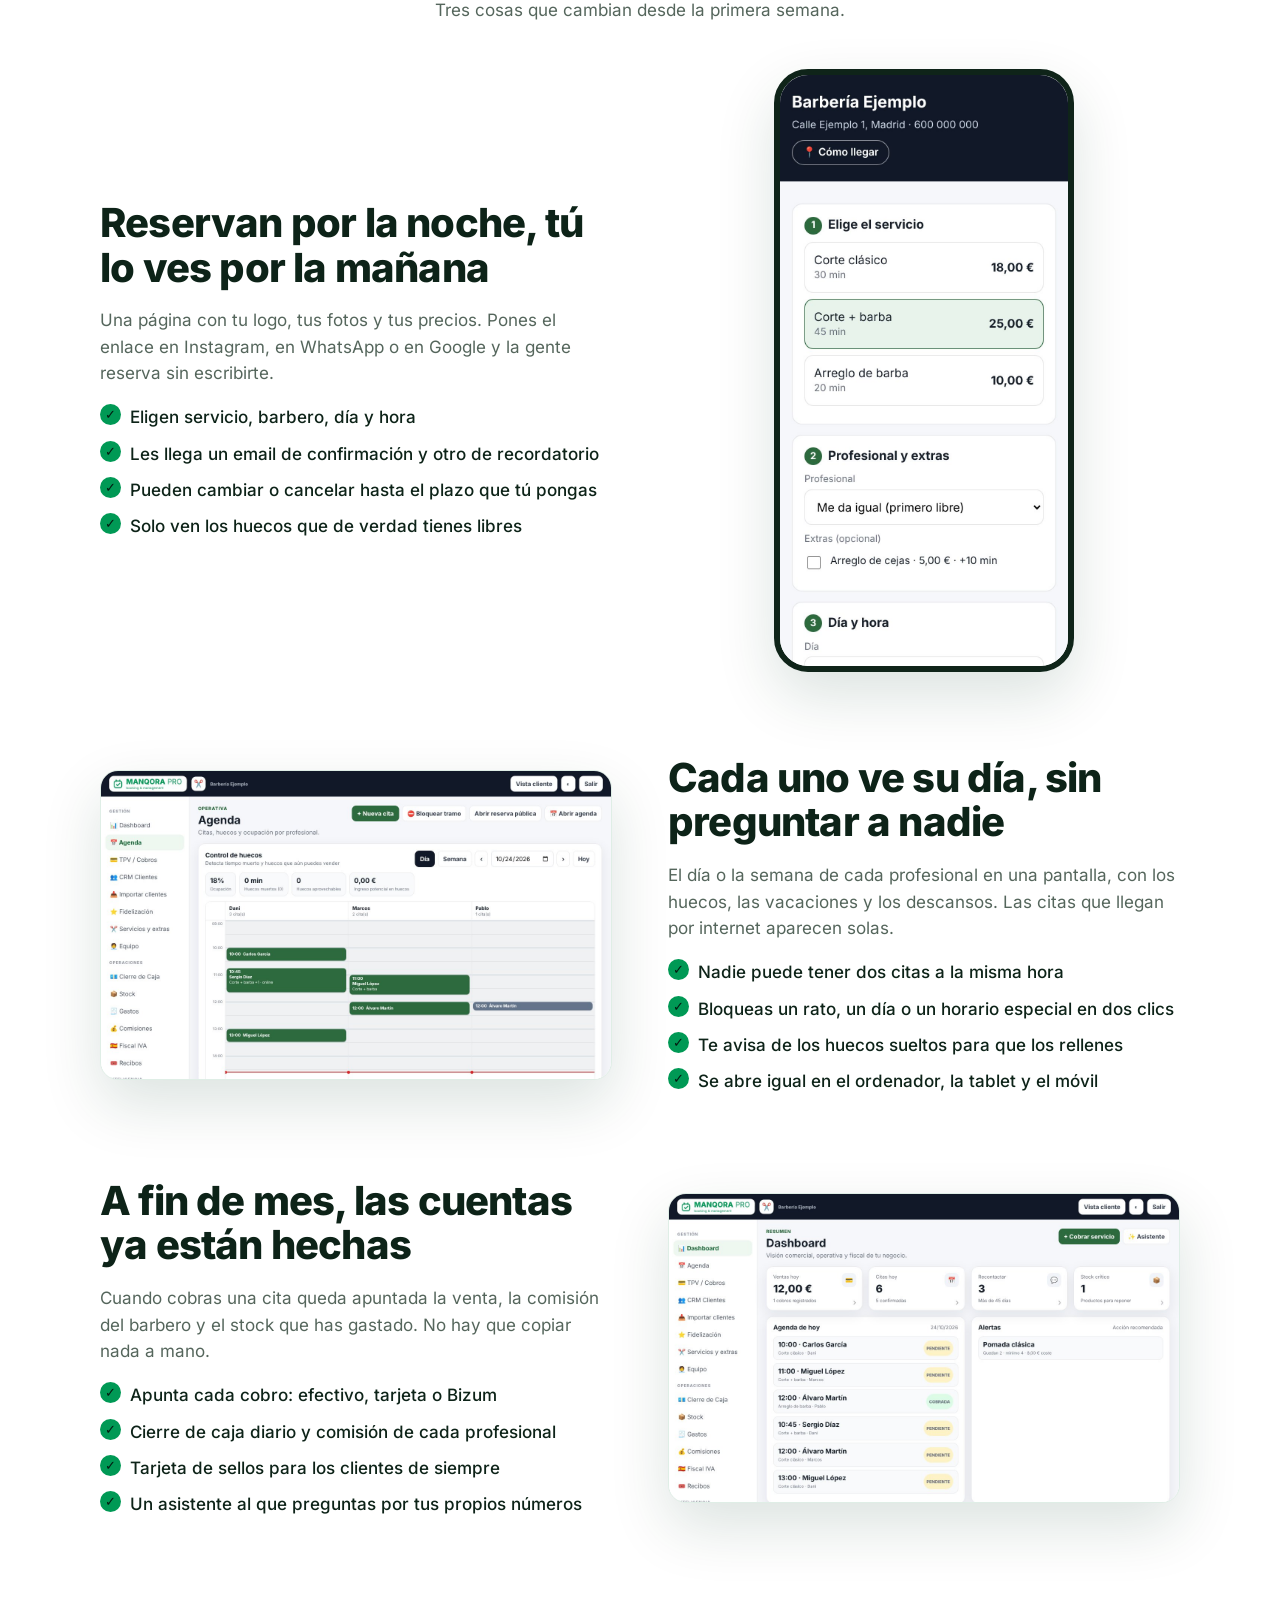
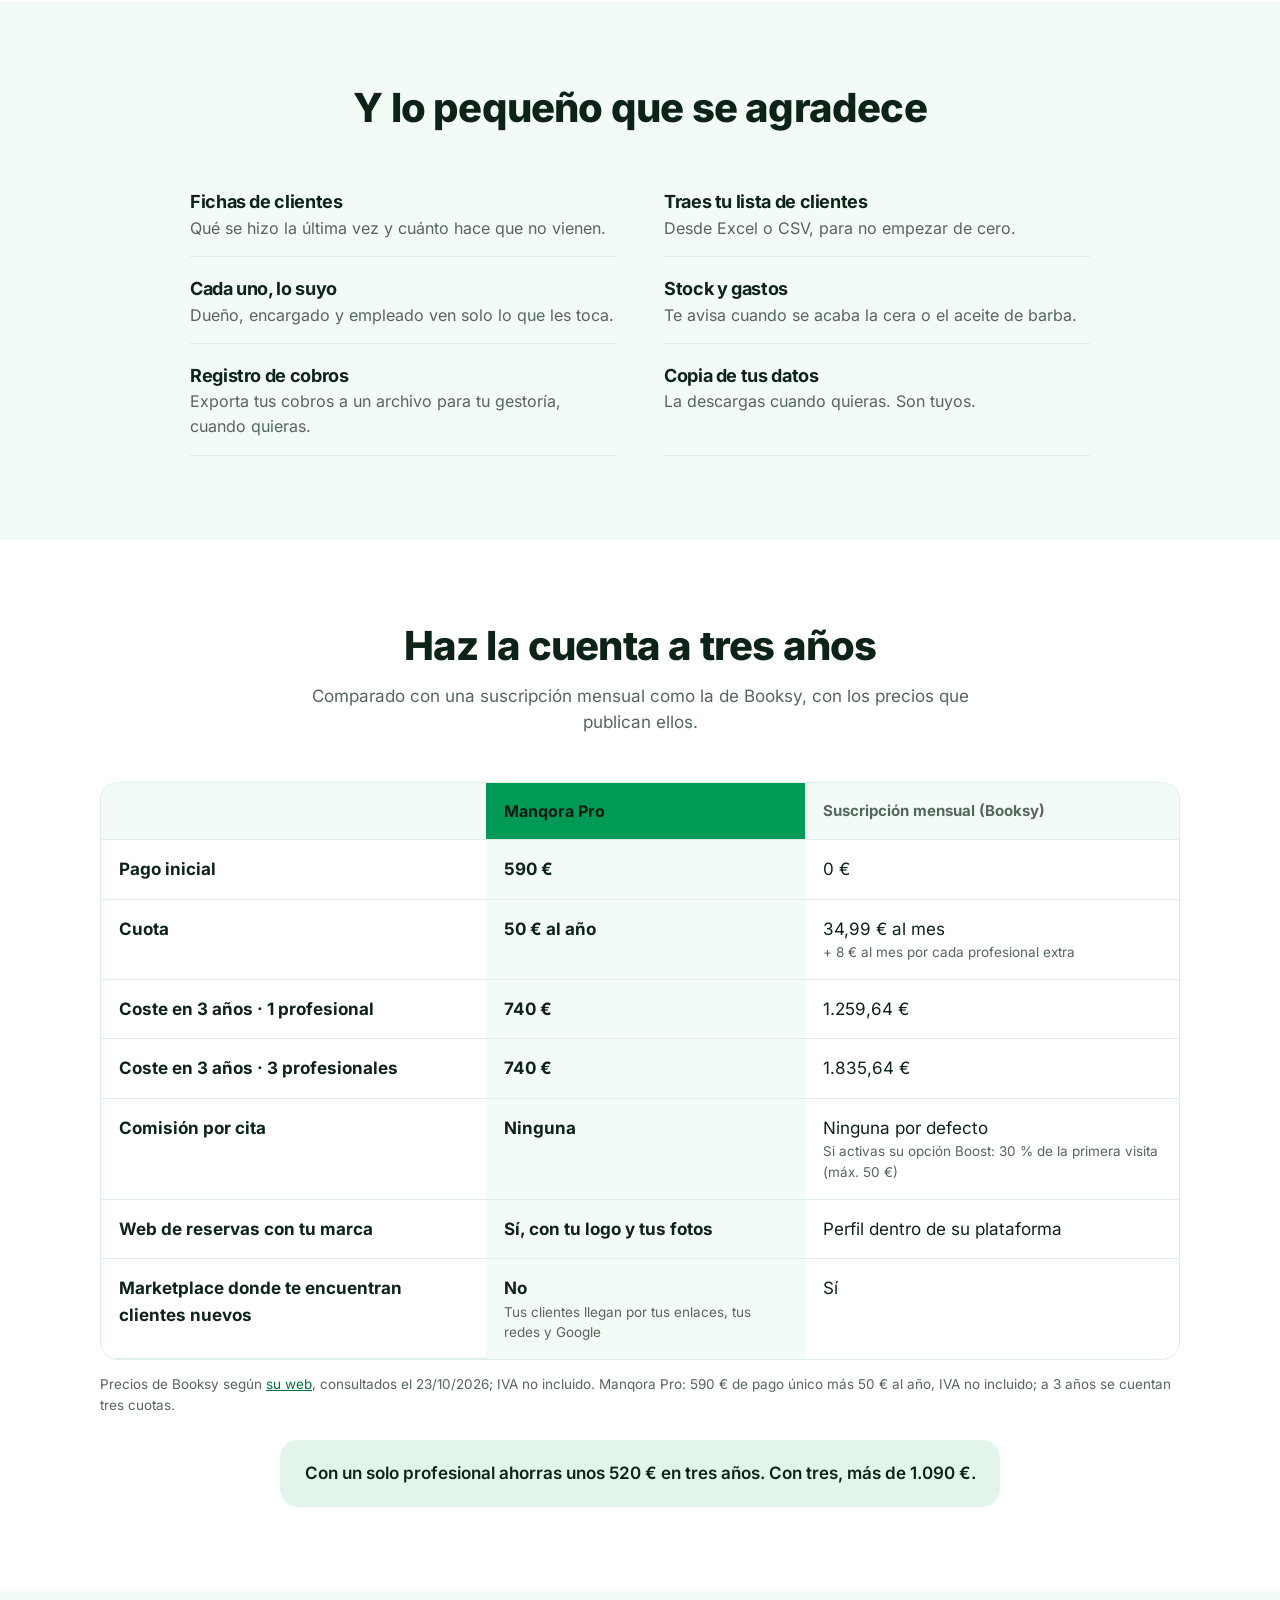
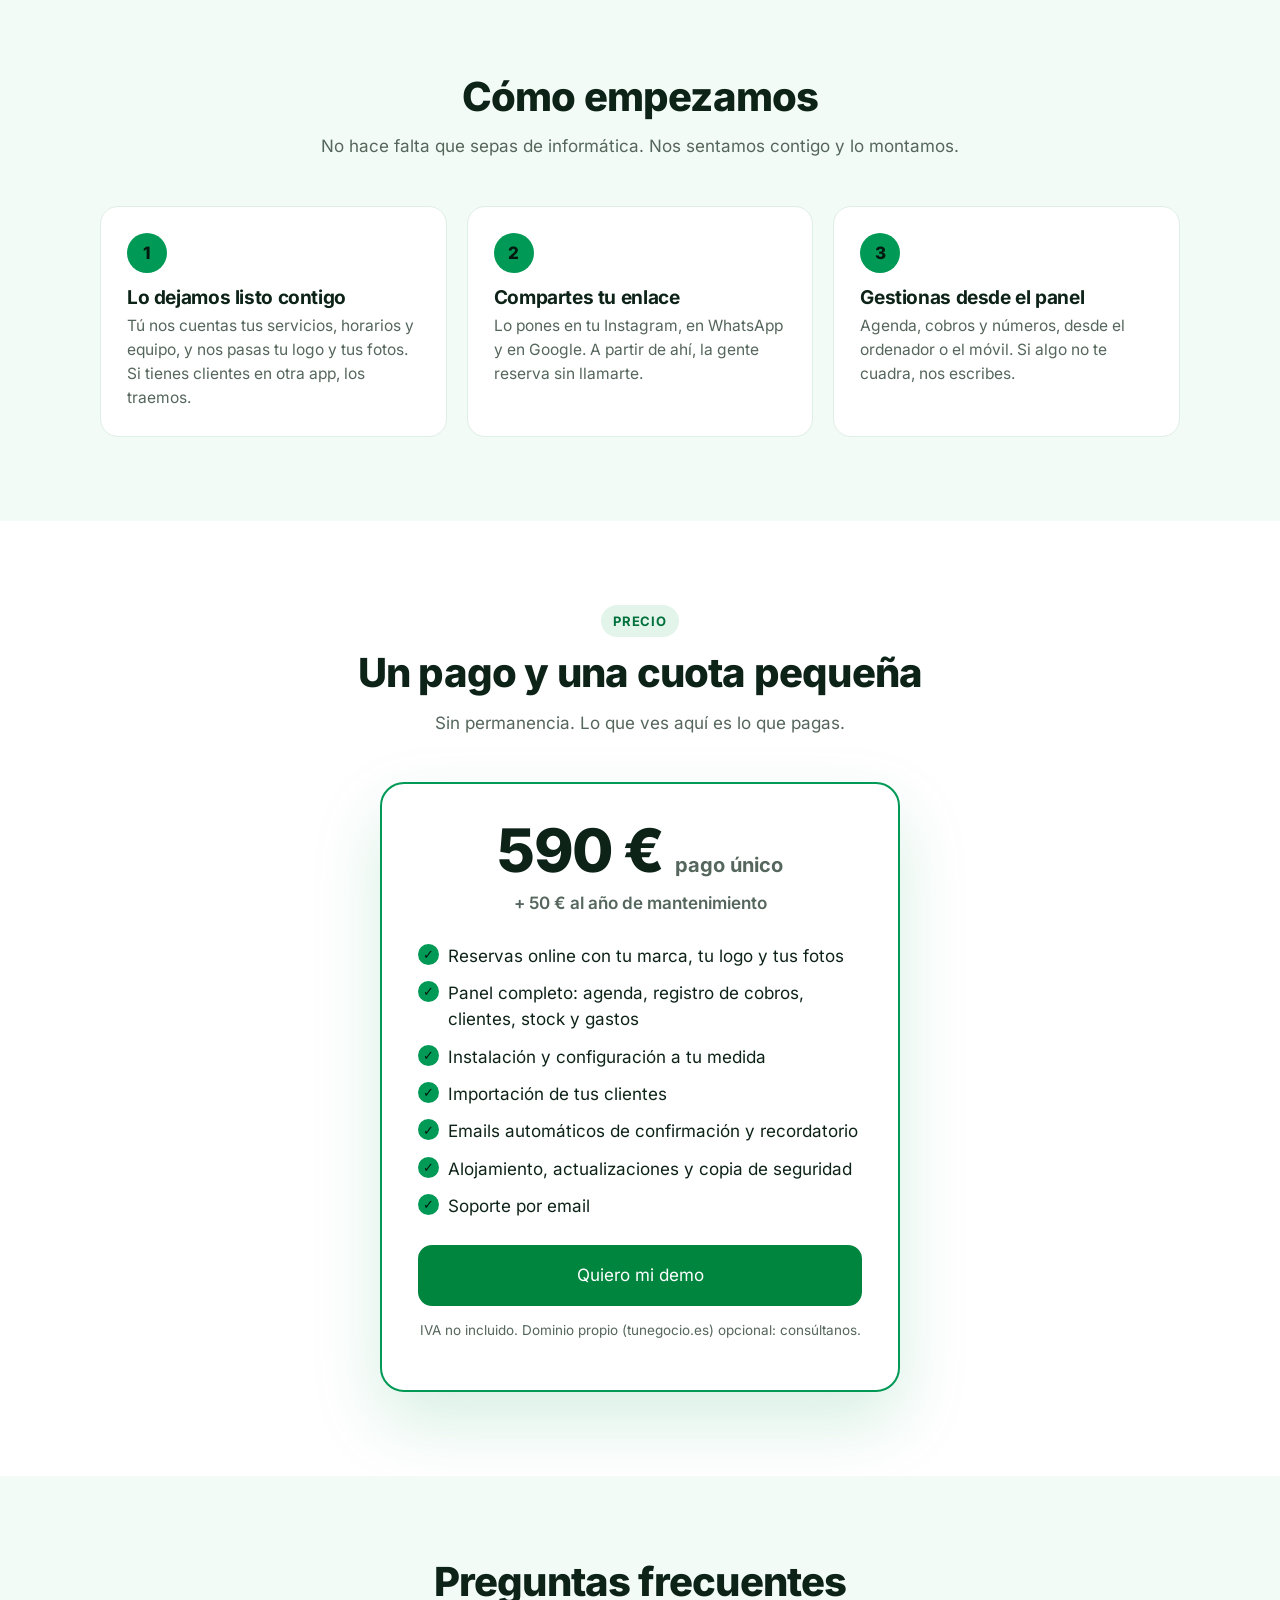
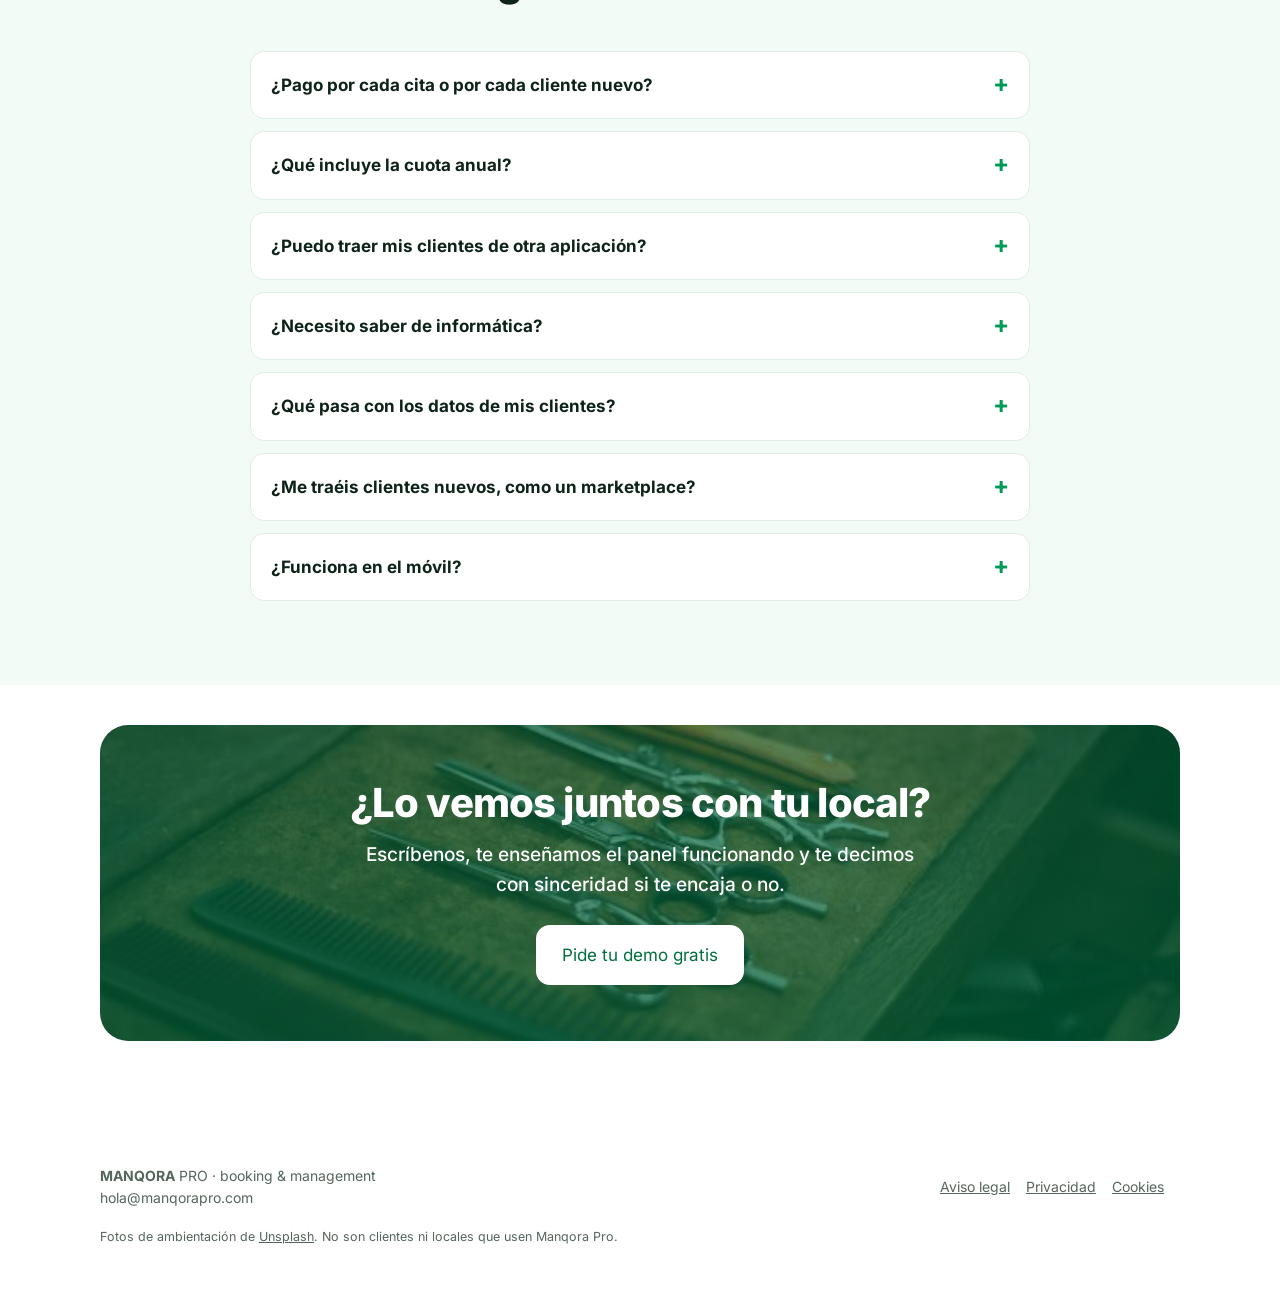
==== commit 3fd4bd88: "Sin tickets ni facturas: quitar Verifactu, IVA fiscal, recibos y numeración; exportar cobros para el" ====
--- a/index.html
+++ b/index.html
@@ -10,6 +10,7 @@
 <meta property="og:title" content="Manqora Pro · Reservas y gestión para barberías y peluquerías">
 <meta property="og:description" content="Pago único, sin comisiones por cita y con tus clientes siempre tuyos.">
 <link rel="apple-touch-icon" href="/assets/apple-touch-icon.png">
+<link rel="manifest" href="/manifest.webmanifest">
 <meta name="apple-mobile-web-app-title" content="Manqora Pro">
 <meta name="theme-color" content="#009955">
 <link rel="icon" type="image/png" href="assets/venta/logo.png">
@@ -265,7 +266,7 @@
     <div class="txt">
       <h2>A fin de mes, las cuentas ya están hechas</h2>
       <p>Cuando cobras una cita queda apuntada la venta, la comisión del barbero y el stock que has gastado. No hay que copiar nada a mano.</p>
-      <ul><li>Efectivo, tarjeta o Bizum, con recibo numerado</li><li>Cierre de caja diario y comisión de cada profesional</li><li>Tarjeta de sellos para los clientes de siempre</li><li>Un asistente al que preguntas por tus propios números</li></ul>
+      <ul><li>Apunta cada cobro: efectivo, tarjeta o Bizum</li><li>Cierre de caja diario y comisión de cada profesional</li><li>Tarjeta de sellos para los clientes de siempre</li><li>Un asistente al que preguntas por tus propios números</li></ul>
     </div>
     <div class="frame"><img src="assets/venta/panel-dashboard.jpg" alt="Resumen del día en el panel" loading="lazy" width="1360" height="820"></div>
   </div>
@@ -278,7 +279,7 @@
     <div><h3>Traes tu lista de clientes</h3><p>Desde Excel o CSV, para no empezar de cero.</p></div>
     <div><h3>Cada uno, lo suyo</h3><p>Dueño, encargado y empleado ven solo lo que les toca.</p></div>
     <div><h3>Stock y gastos</h3><p>Te avisa cuando se acaba la cera o el aceite de barba.</p></div>
-    <div><h3>IVA y recibos</h3><p>Un resumen que puedes pasar tal cual a tu gestoría.</p></div>
+    <div><h3>Registro de cobros</h3><p>Exporta tus cobros a un archivo para tu gestoría, cuando quieras.</p></div>
     <div><h3>Copia de tus datos</h3><p>La descargas cuando quieras. Son tuyos.</p></div>
   </div>
 </div></section>
@@ -317,7 +318,7 @@
     <p class="yr">+ 50 € al año de mantenimiento</p>
     <ul>
       <li>Reservas online con tu marca, tu logo y tus fotos</li>
-      <li>Panel completo: agenda, cobros, clientes, stock, gastos e IVA</li>
+      <li>Panel completo: agenda, registro de cobros, clientes, stock y gastos</li>
       <li>Instalación y configuración a tu medida</li>
       <li>Importación de tus clientes</li>
       <li>Emails automáticos de confirmación y recordatorio</li>
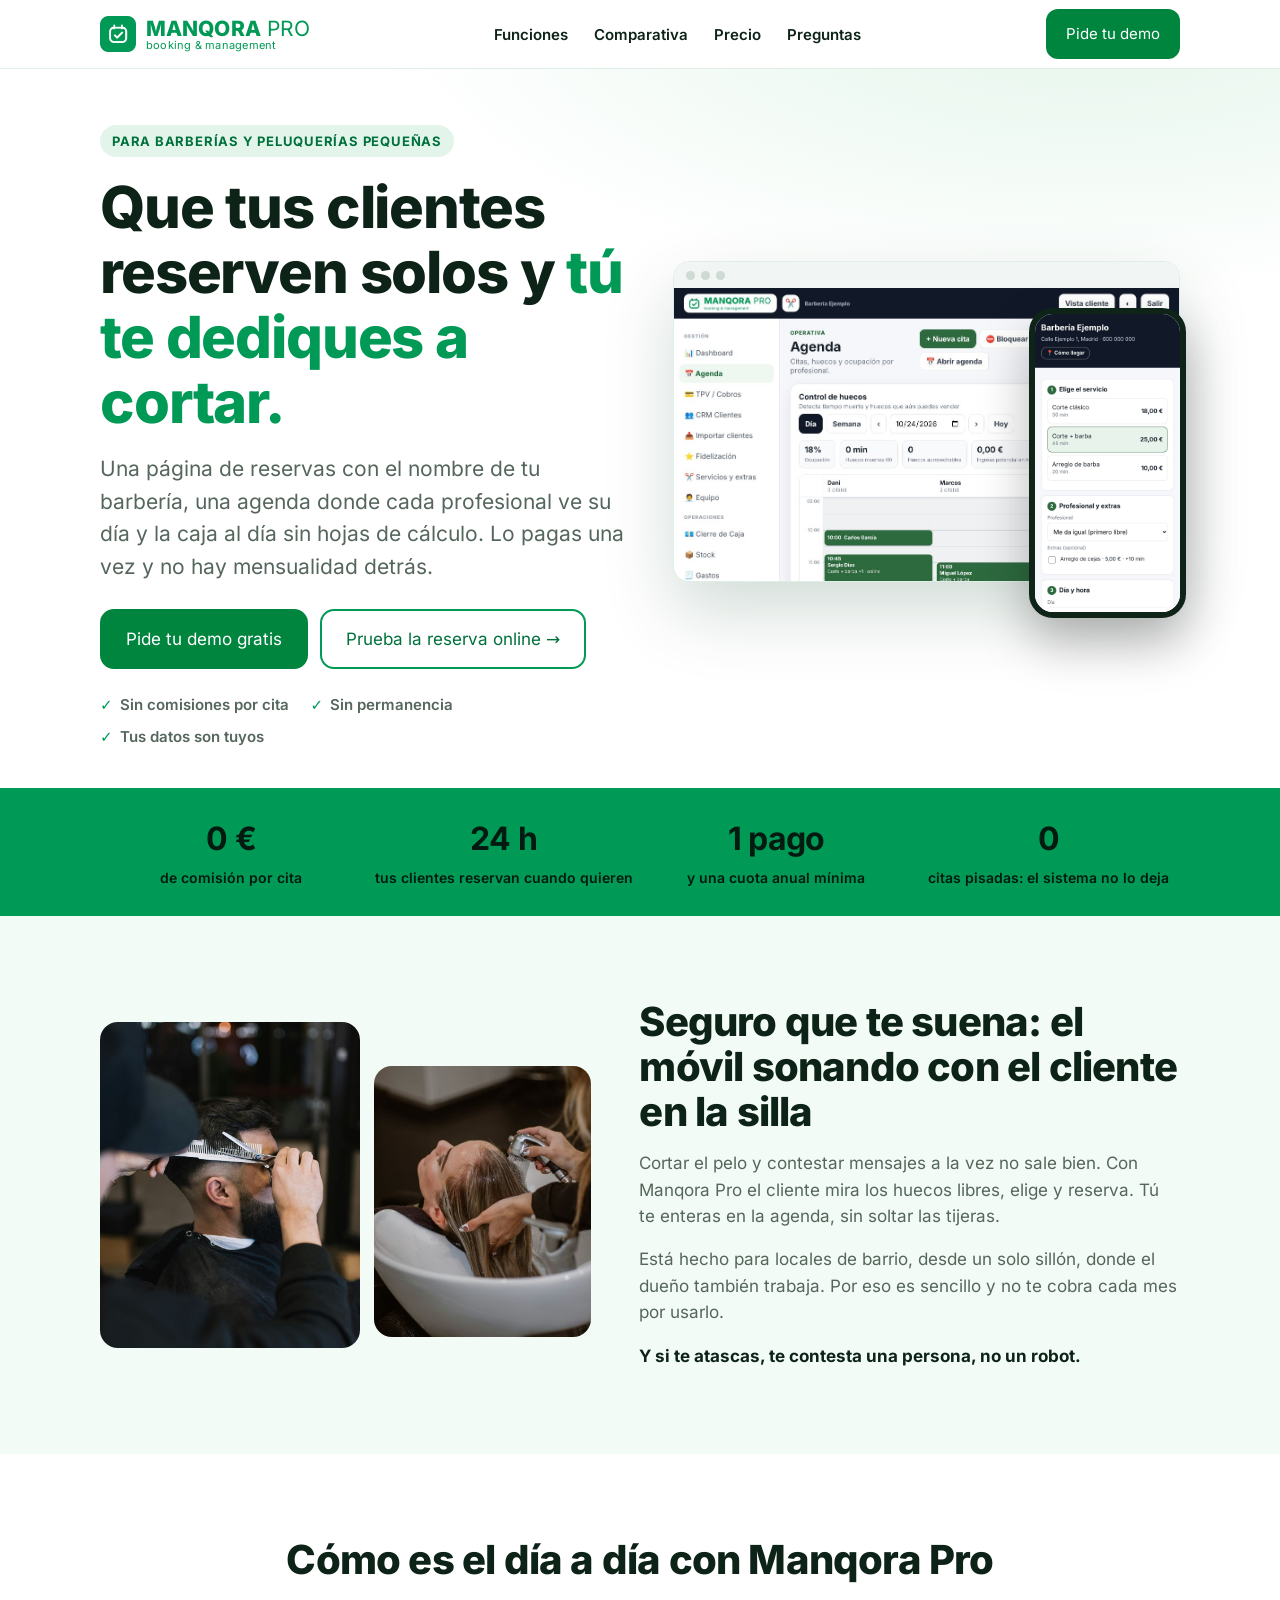
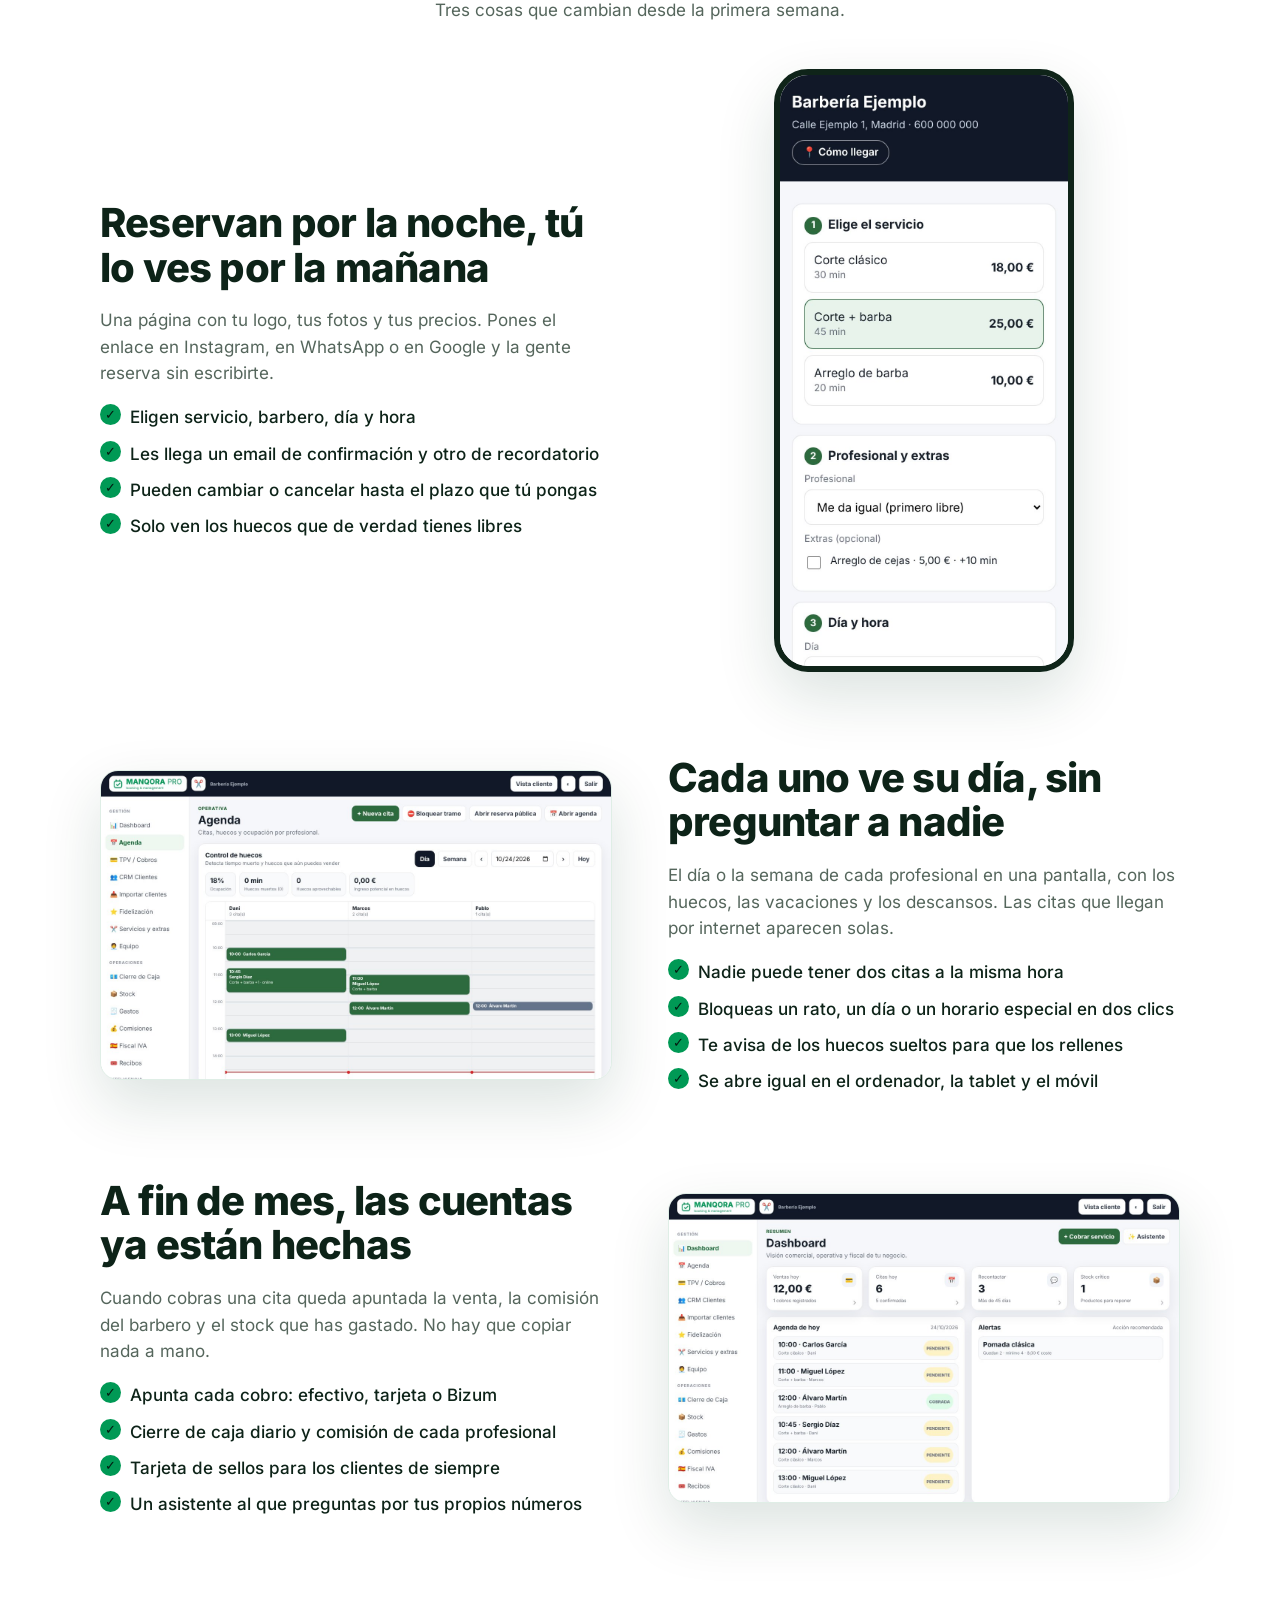
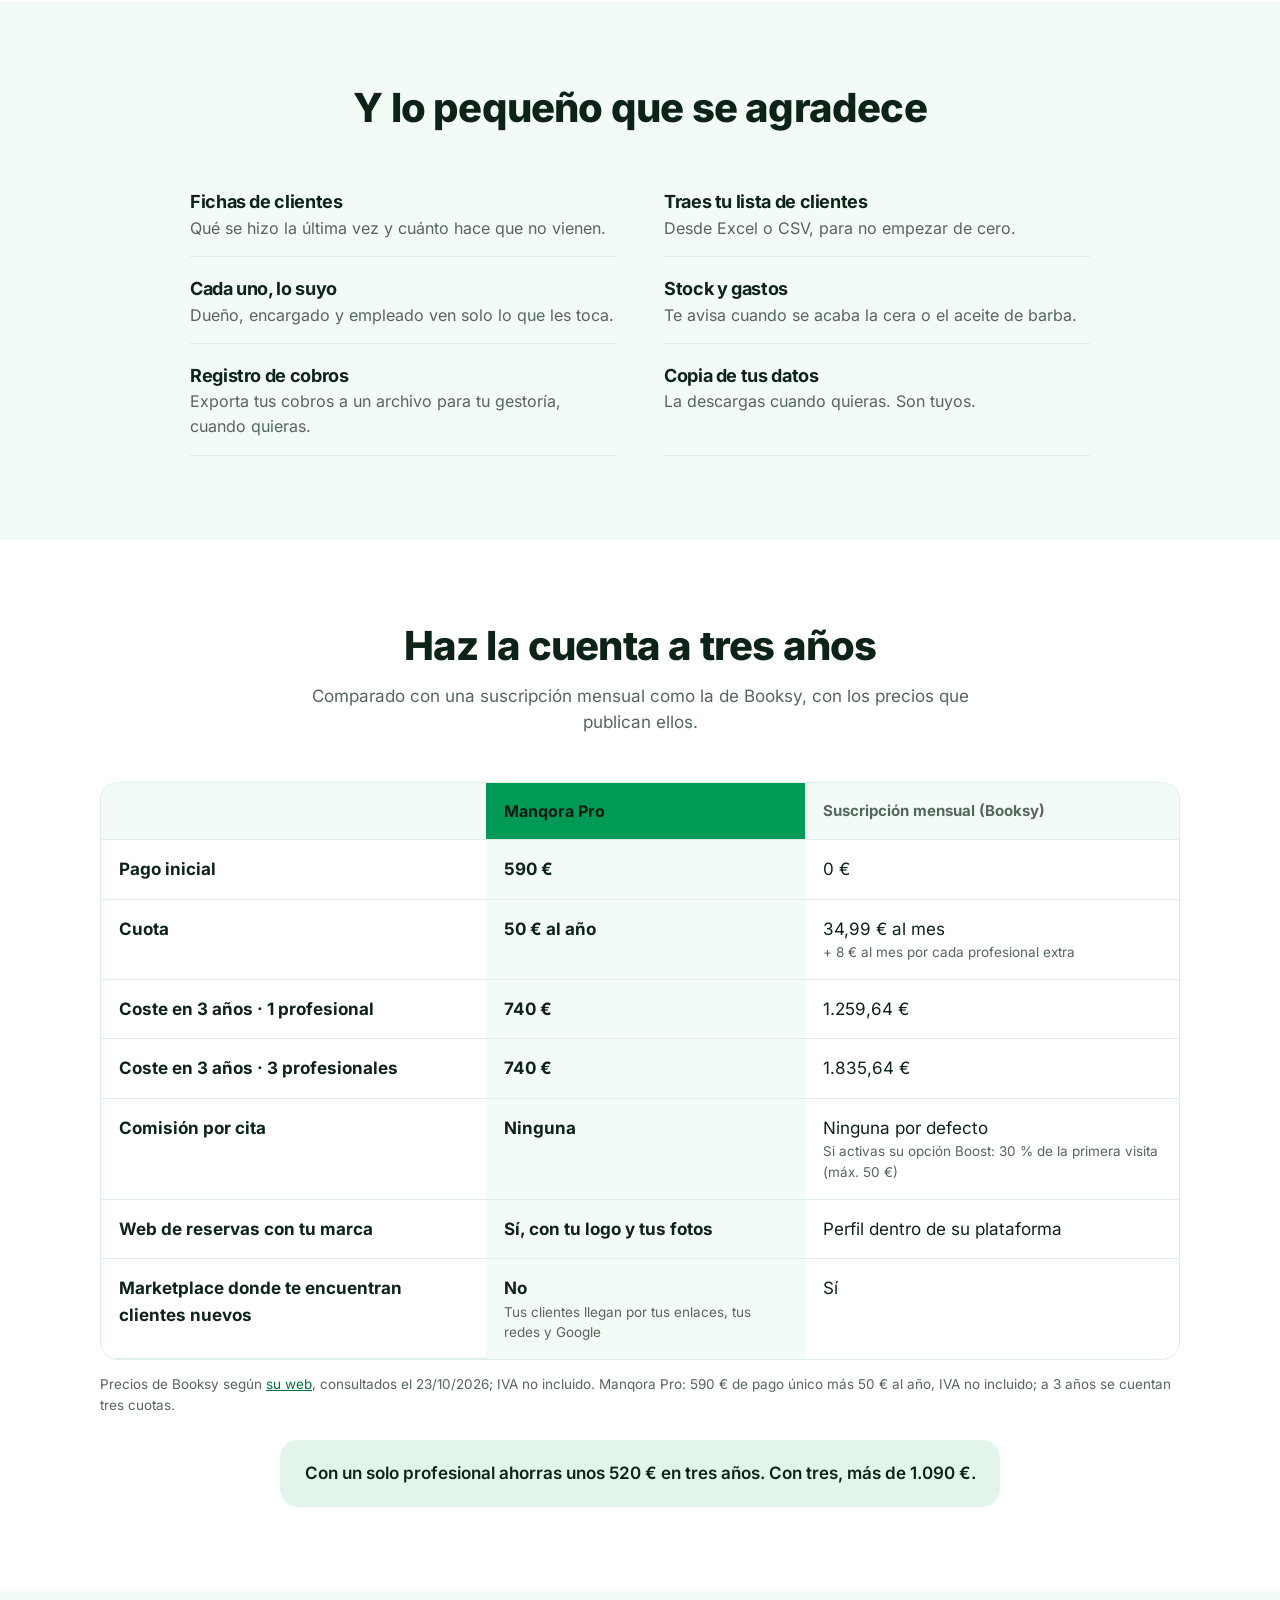
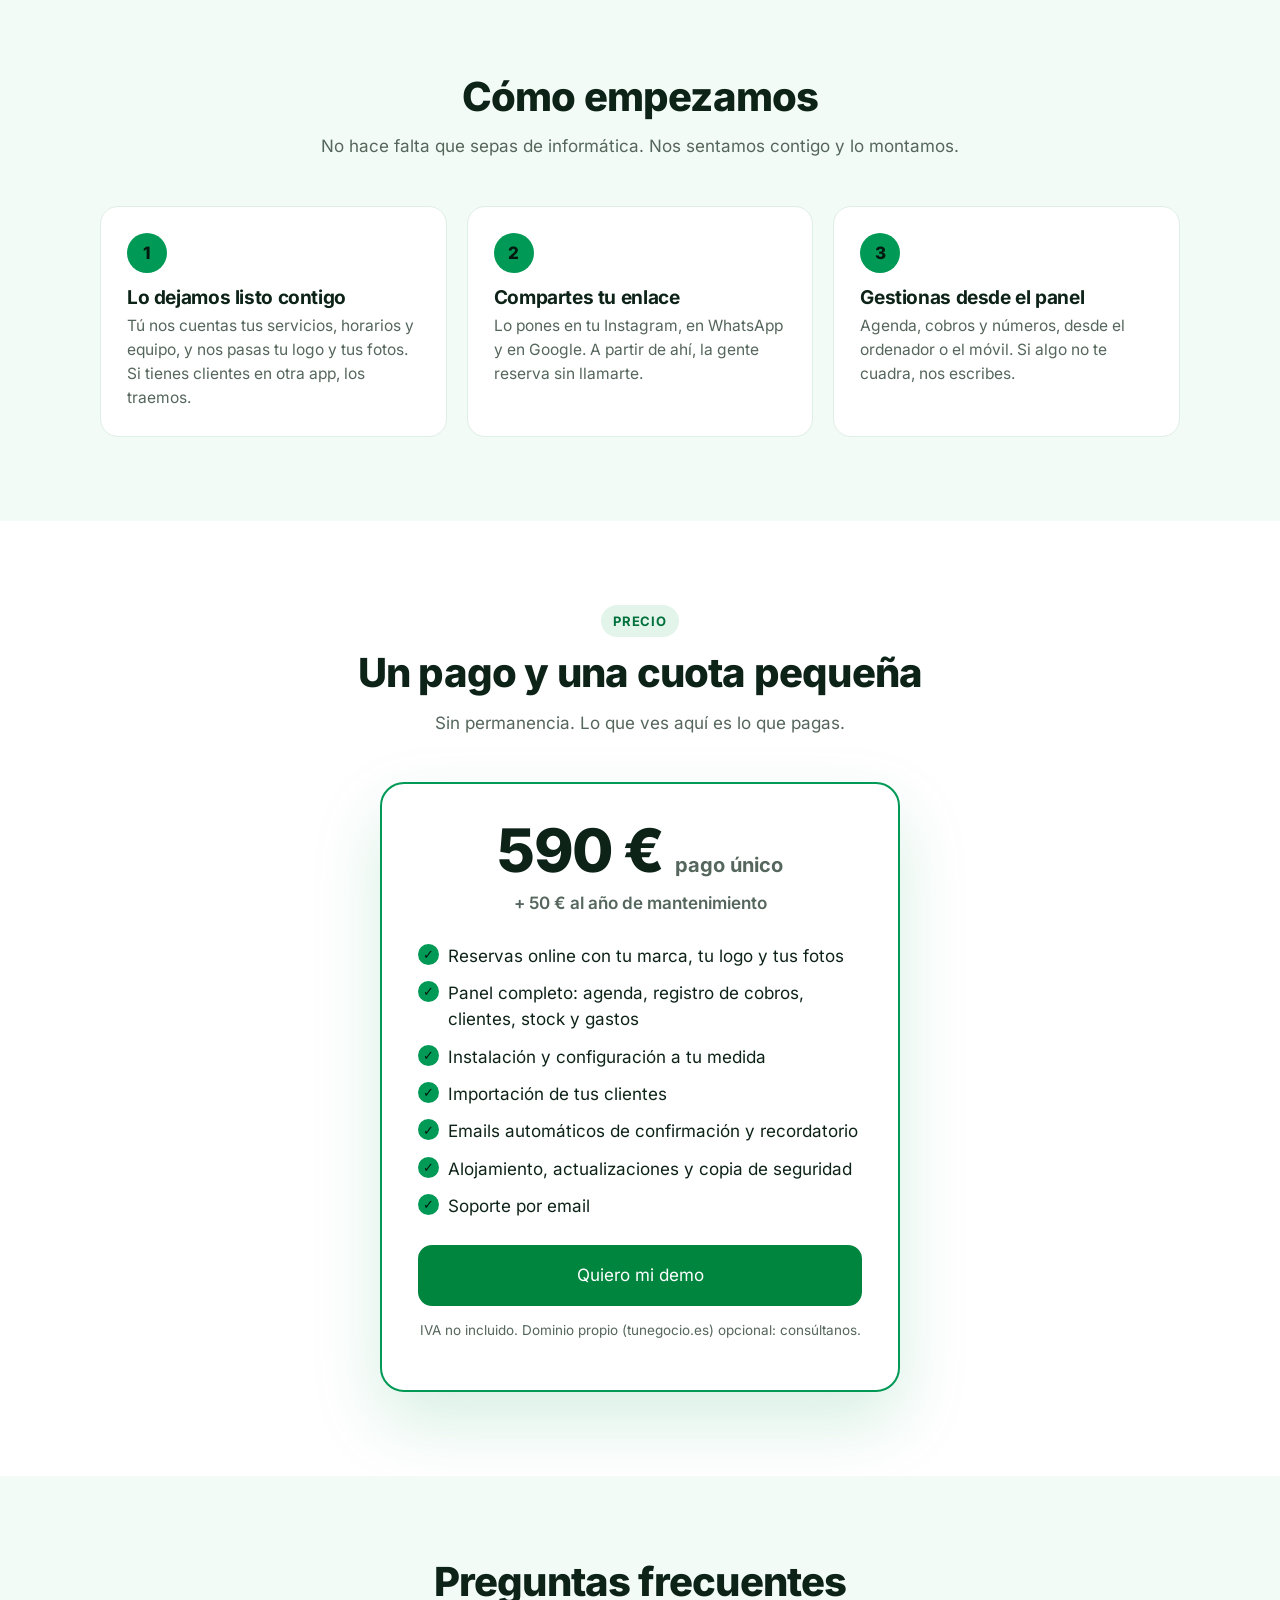
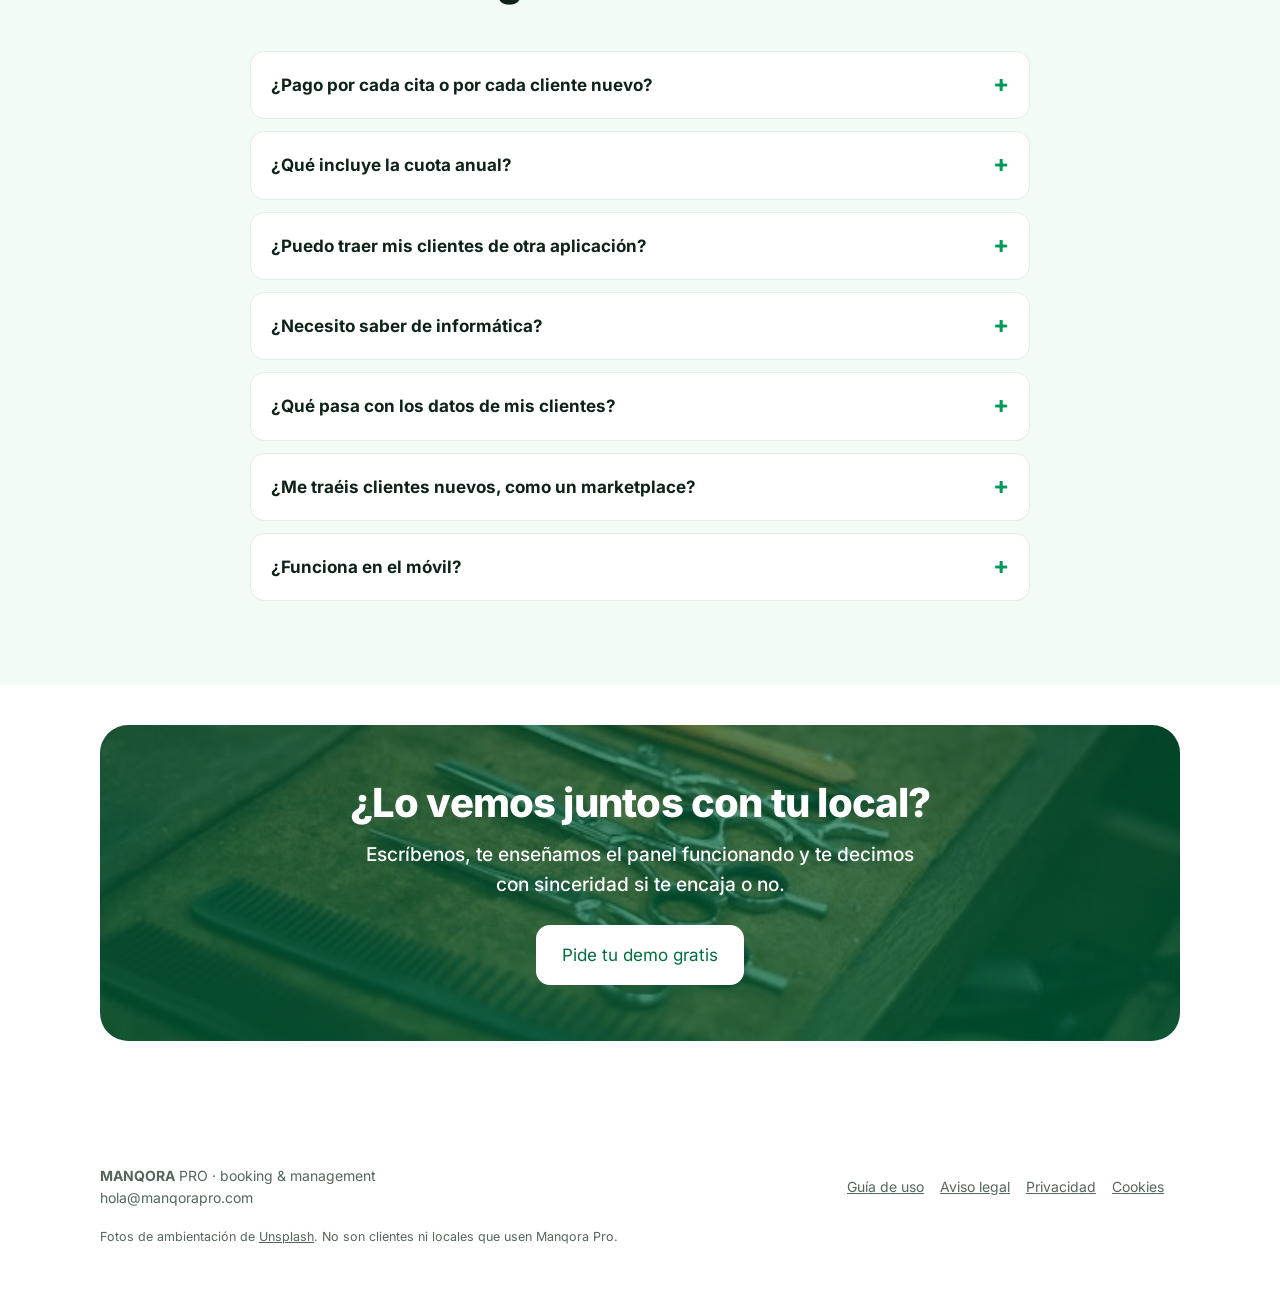
==== commit 6928640a: "Recordatorio 24 h antes (migración 016), texto de copia de seguridad en nube, enlace a la guía en el" ====
--- a/index.html
+++ b/index.html
@@ -353,7 +353,7 @@
 
 <footer><div class="wrap in">
   <div><b>MANQORA</b> PRO · booking &amp; management<br>hola@manqorapro.com</div>
-  <div><a href="legal.html#aviso">Aviso legal</a><a href="legal.html#privacidad">Privacidad</a><a href="legal.html#cookies">Cookies</a></div>
+  <div><a href="guia.html">Guía de uso</a><a href="legal.html#aviso">Aviso legal</a><a href="legal.html#privacidad">Privacidad</a><a href="legal.html#cookies">Cookies</a></div>
 </div>
 <div class="wrap credits">Fotos de ambientación de <a href="https://unsplash.com" rel="noopener">Unsplash</a>. No son clientes ni locales que usen Manqora Pro.</div></footer>
 
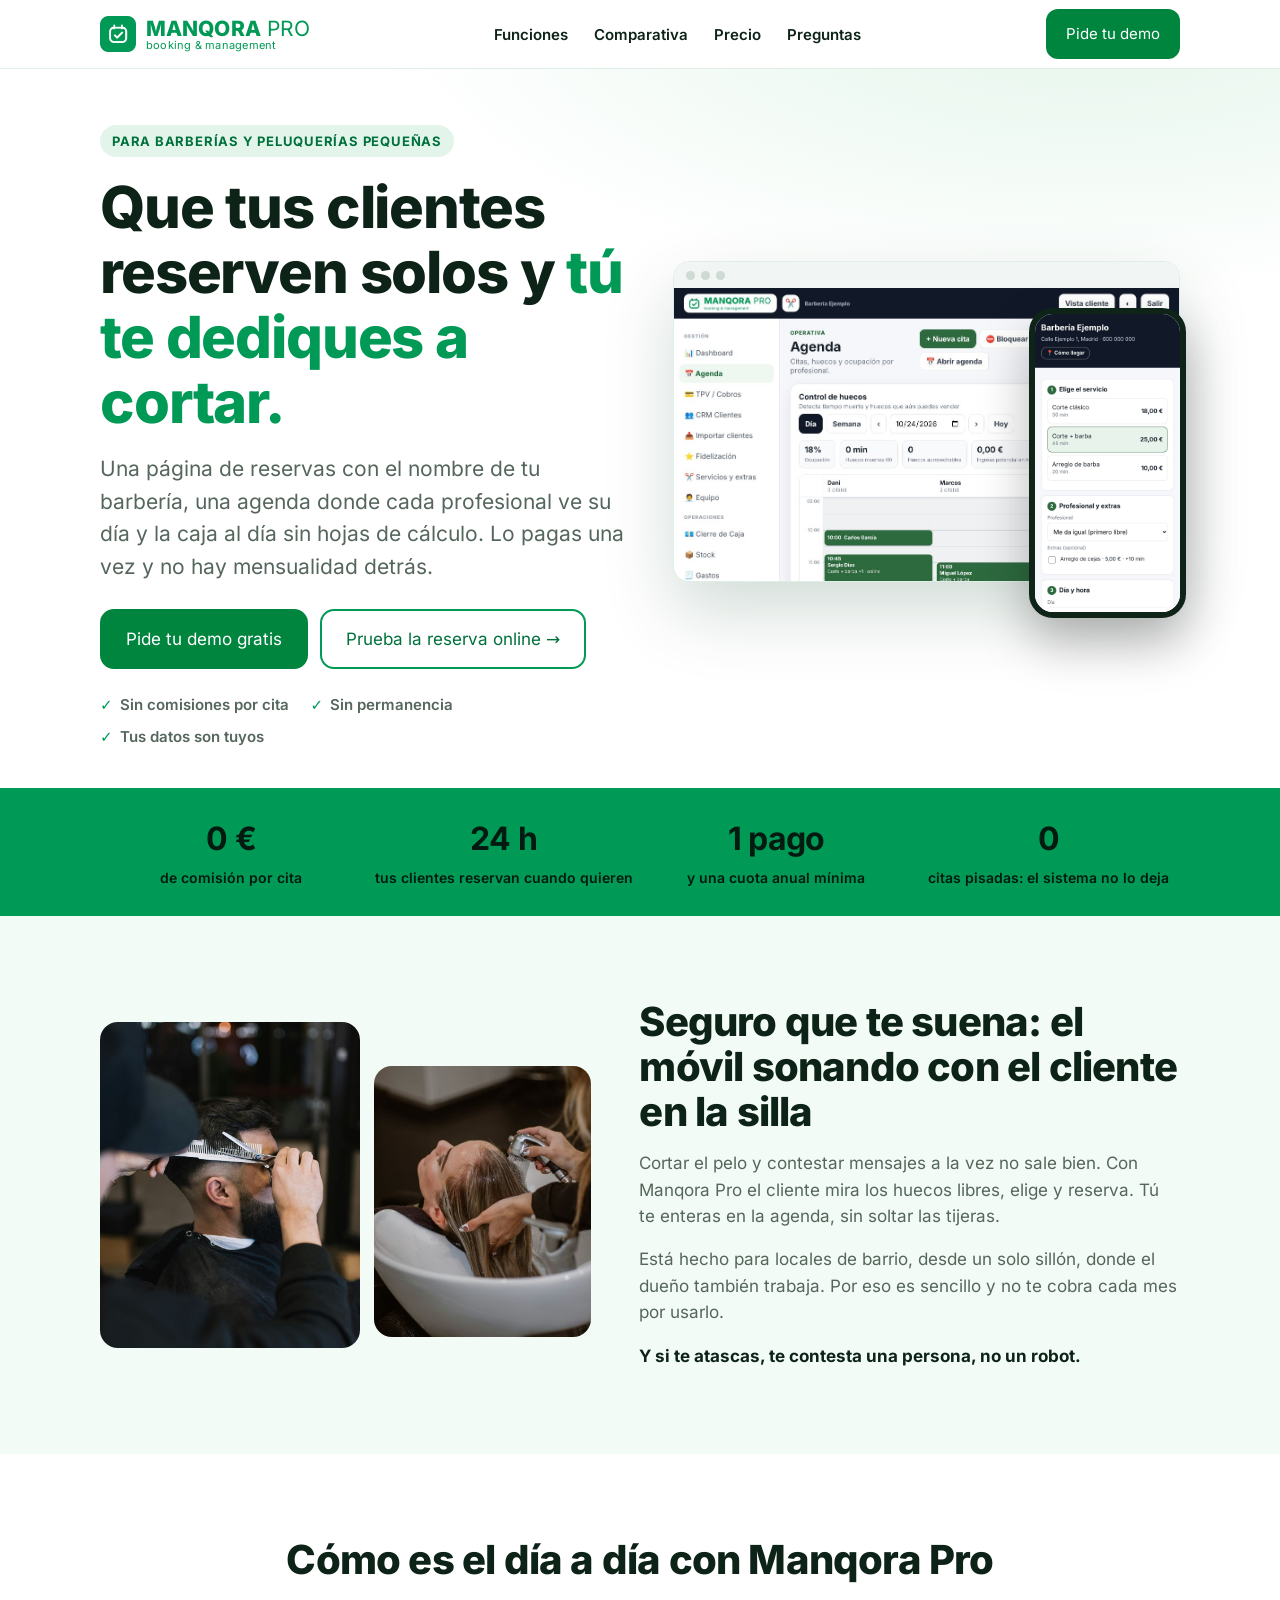
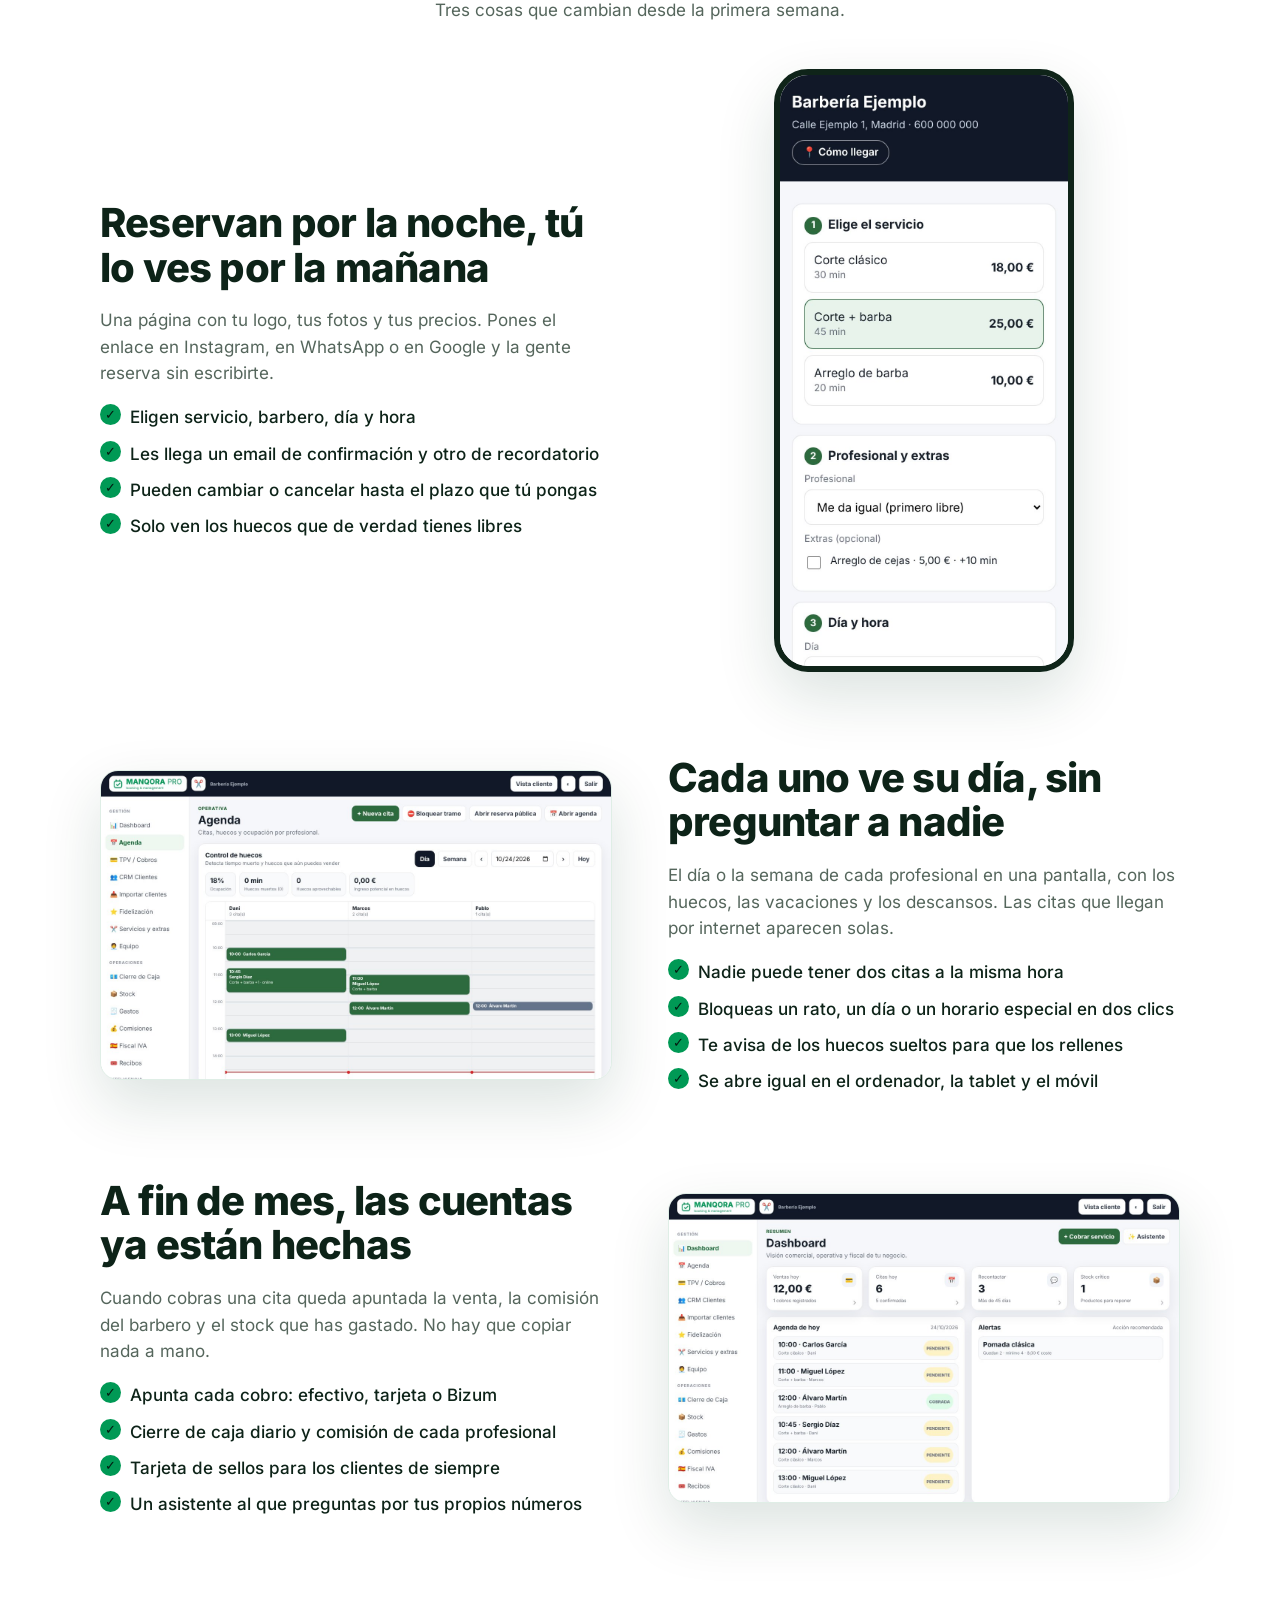
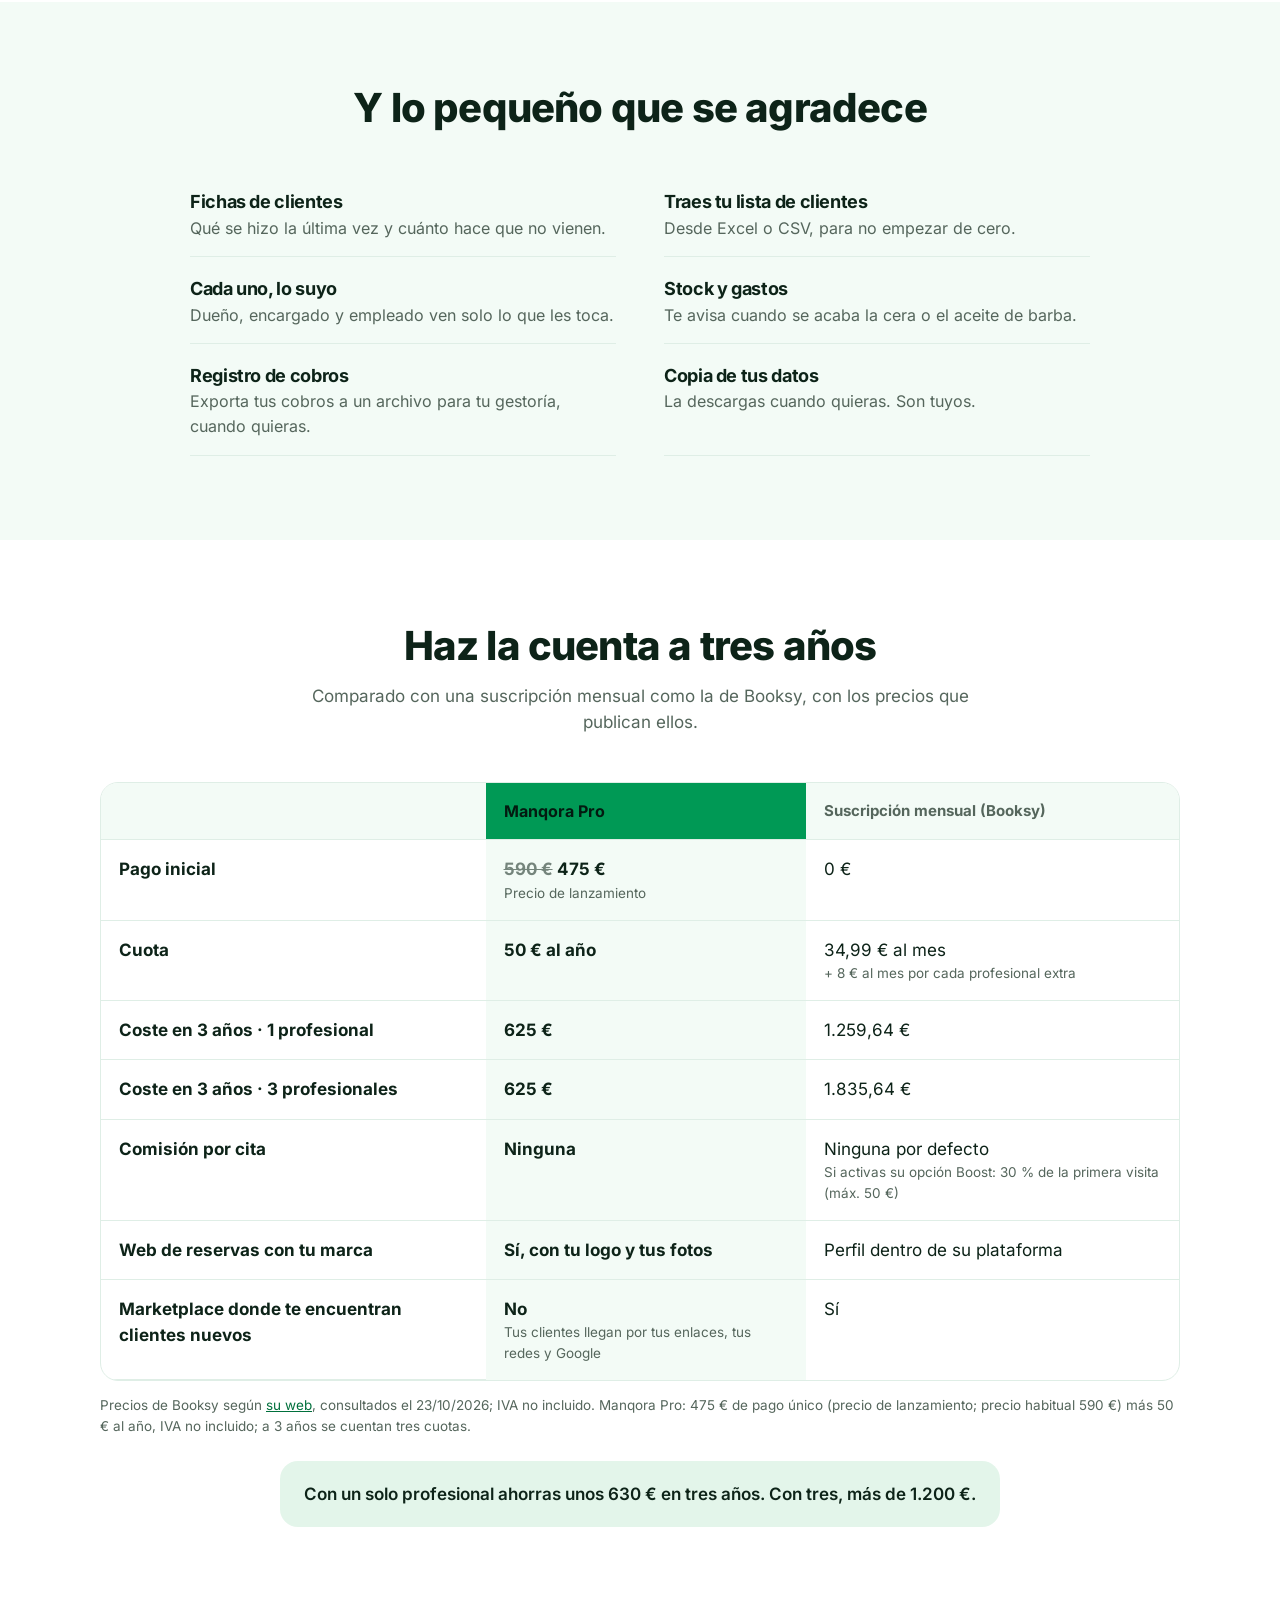
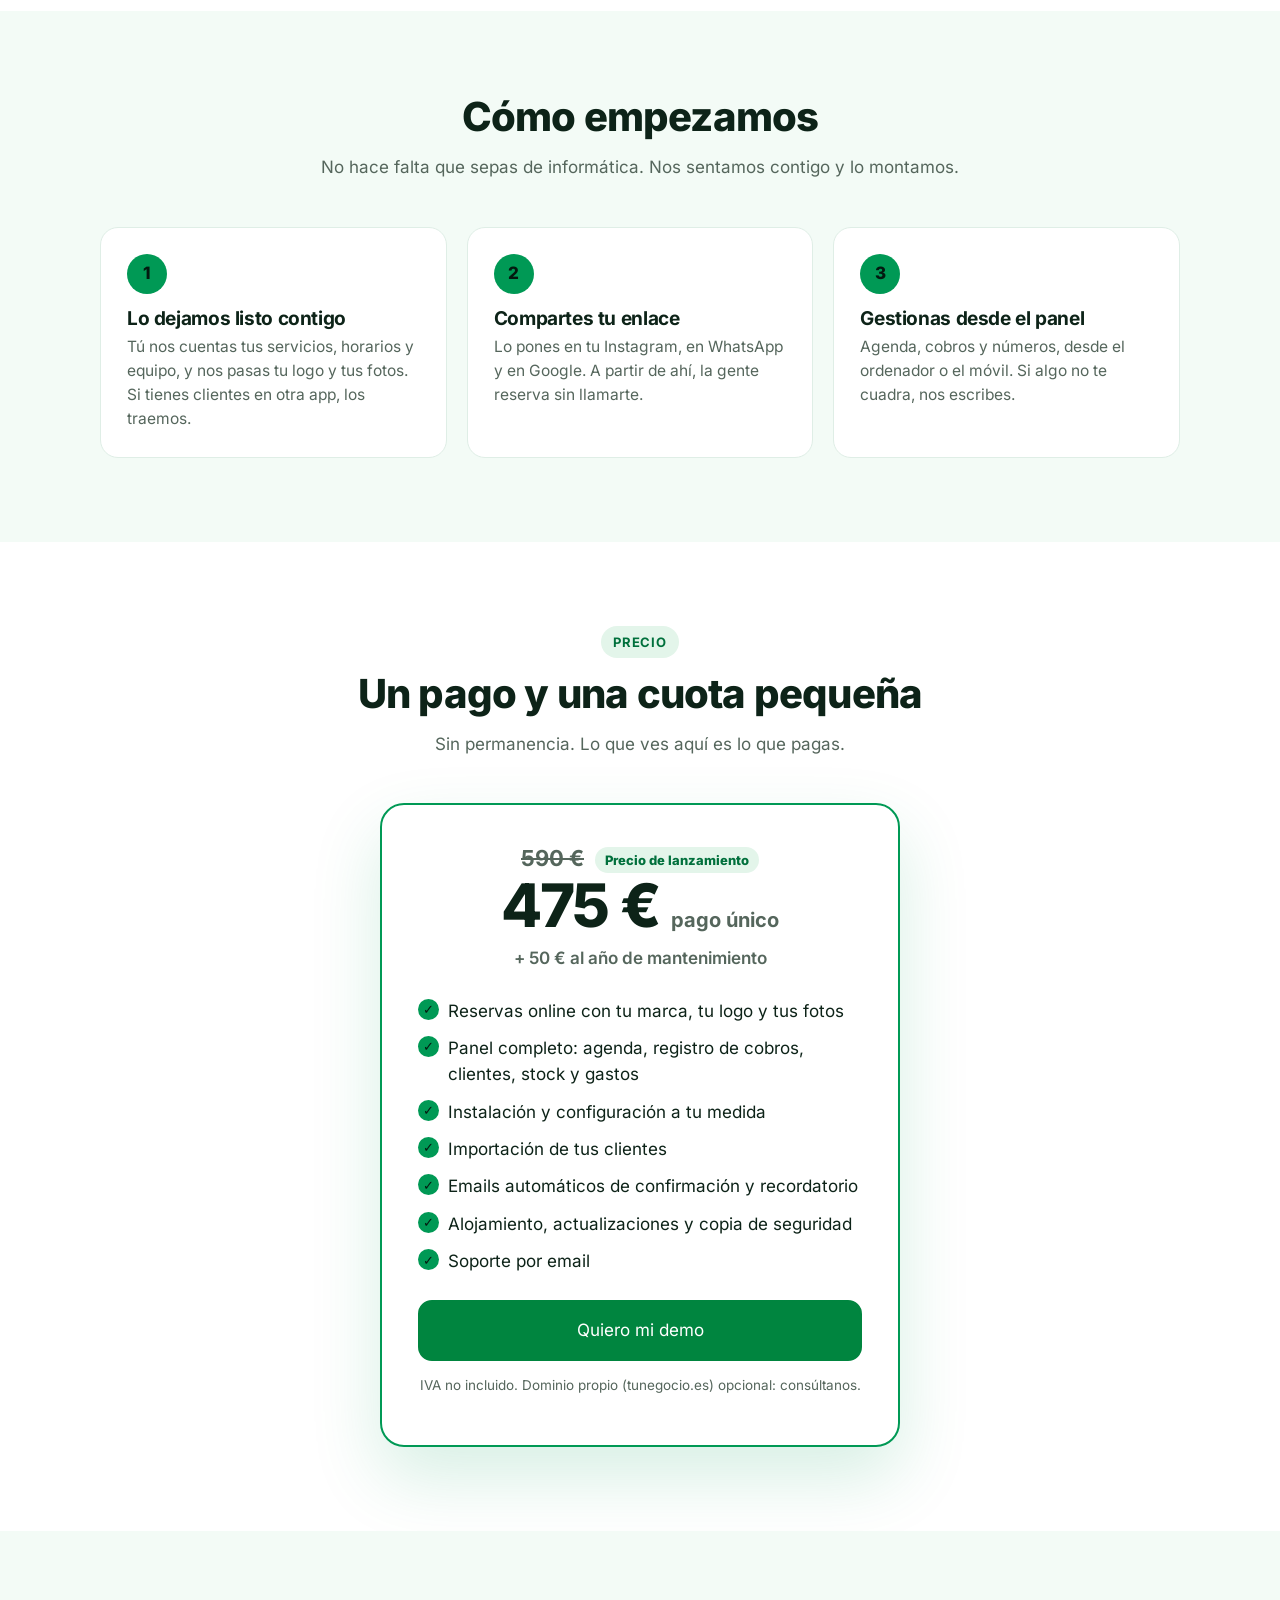
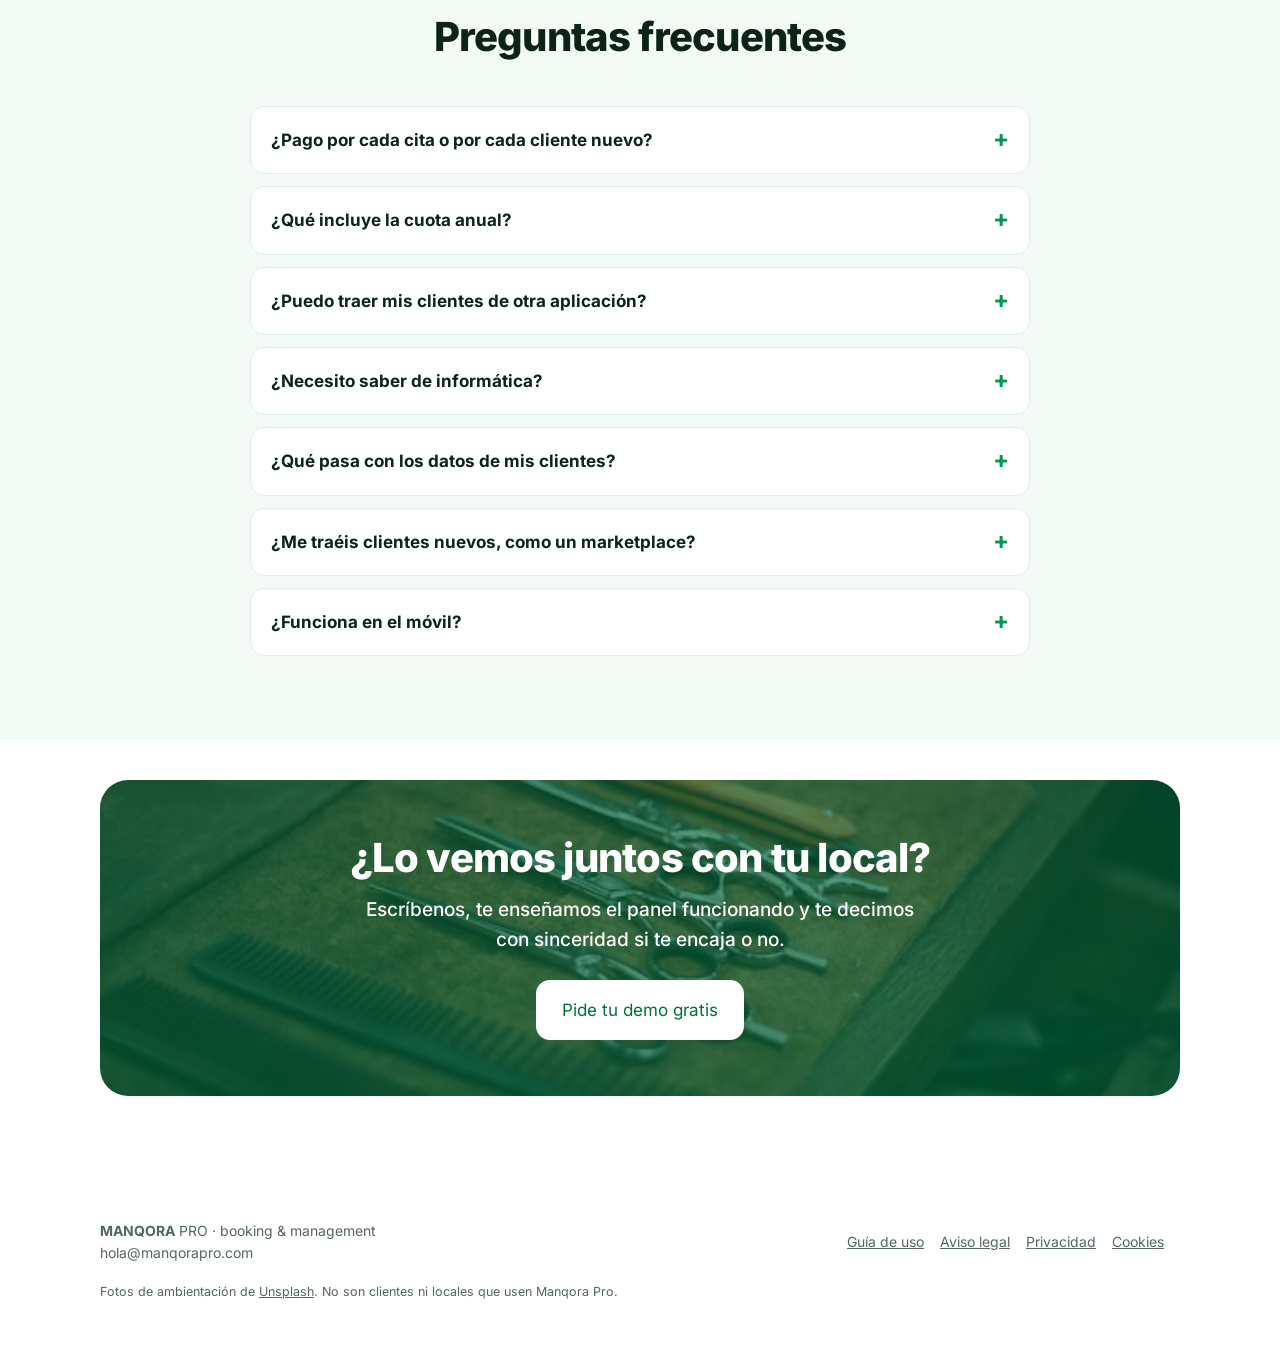
==== commit a748c97c: "Precio de lanzamiento 475 € (590 € tachado) y recálculo de la comparativa a 3 años Co-Authored-By: C" ====
--- a/index.html
+++ b/index.html
@@ -289,17 +289,17 @@
   <table class="cmp">
     <thead><tr><th></th><th class="us">Manqora Pro</th><th>Suscripción mensual (Booksy)</th></tr></thead>
     <tbody>
-      <tr><th>Pago inicial</th><td class="us">590 €</td><td>0 €</td></tr>
+      <tr><th>Pago inicial</th><td class="us"><s style="opacity:.55">590 €</s> <b>475 €</b><small>Precio de lanzamiento</small></td><td>0 €</td></tr>
       <tr><th>Cuota</th><td class="us">50 € al año</td><td>34,99 € al mes<small>+ 8 € al mes por cada profesional extra</small></td></tr>
-      <tr><th>Coste en 3 años · 1 profesional</th><td class="us">740 €</td><td>1.259,64 €</td></tr>
-      <tr><th>Coste en 3 años · 3 profesionales</th><td class="us">740 €</td><td>1.835,64 €</td></tr>
+      <tr><th>Coste en 3 años · 1 profesional</th><td class="us">625 €</td><td>1.259,64 €</td></tr>
+      <tr><th>Coste en 3 años · 3 profesionales</th><td class="us">625 €</td><td>1.835,64 €</td></tr>
       <tr><th>Comisión por cita</th><td class="us">Ninguna</td><td>Ninguna por defecto<small>Si activas su opción Boost: 30 % de la primera visita (máx. 50 €)</small></td></tr>
       <tr><th>Web de reservas con tu marca</th><td class="us">Sí, con tu logo y tus fotos</td><td>Perfil dentro de su plataforma</td></tr>
       <tr><th>Marketplace donde te encuentran clientes nuevos</th><td class="us">No<small>Tus clientes llegan por tus enlaces, tus redes y Google</small></td><td>Sí</td></tr>
     </tbody>
   </table>
-  <p class="note">Precios de Booksy según <a href="https://biz.booksy.com/es-es/precios" rel="noopener" target="_blank">su web</a>, consultados el 23/10/2026; IVA no incluido. Manqora Pro: 590 € de pago único más 50 € al año, IVA no incluido; a 3 años se cuentan tres cuotas.</p>
-  <div class="save">Con un solo profesional ahorras unos 520 € en tres años. Con tres, más de 1.090 €.</div>
+  <p class="note">Precios de Booksy según <a href="https://biz.booksy.com/es-es/precios" rel="noopener" target="_blank">su web</a>, consultados el 23/10/2026; IVA no incluido. Manqora Pro: 475 € de pago único (precio de lanzamiento; precio habitual 590 €) más 50 € al año, IVA no incluido; a 3 años se cuentan tres cuotas.</p>
+  <div class="save">Con un solo profesional ahorras unos 630 € en tres años. Con tres, más de 1.200 €.</div>
 </div></section>
 
 <section class="soft"><div class="wrap">
@@ -314,7 +314,8 @@
 <section id="precio"><div class="wrap">
   <div class="head"><span class="eyebrow">Precio</span><h2 style="margin-top:14px">Un pago y una cuota pequeña</h2><p>Sin permanencia. Lo que ves aquí es lo que pagas.</p></div>
   <div class="price">
-    <div class="big">590 € <small>pago único</small></div>
+    <div class="was" style="font-size:22px;font-weight:700;color:var(--mut)"><s>590 €</s> <span style="display:inline-block;background:var(--gs);color:var(--gd);font-size:13px;font-weight:800;padding:3px 10px;border-radius:99px;vertical-align:middle;margin-left:6px">Precio de lanzamiento</span></div>
+    <div class="big">475 € <small>pago único</small></div>
     <p class="yr">+ 50 € al año de mantenimiento</p>
     <ul>
       <li>Reservas online con tu marca, tu logo y tus fotos</li>
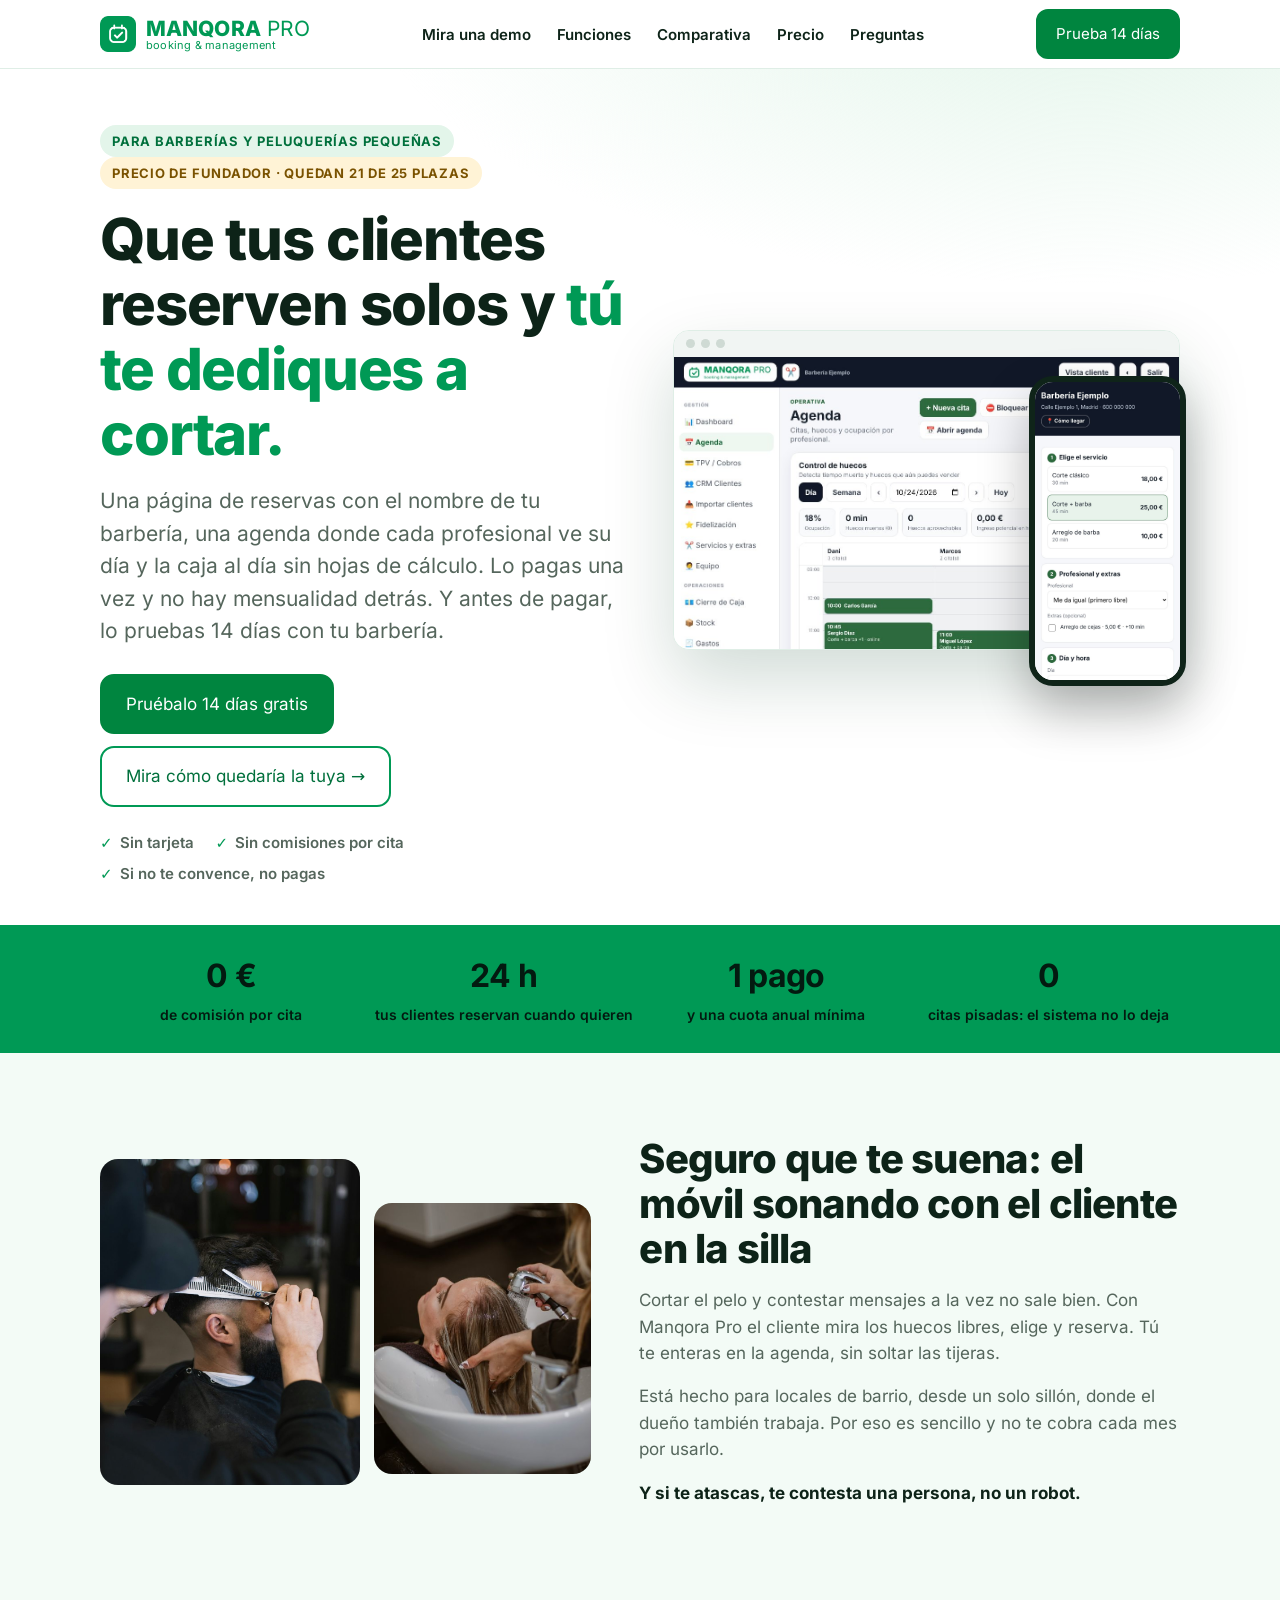
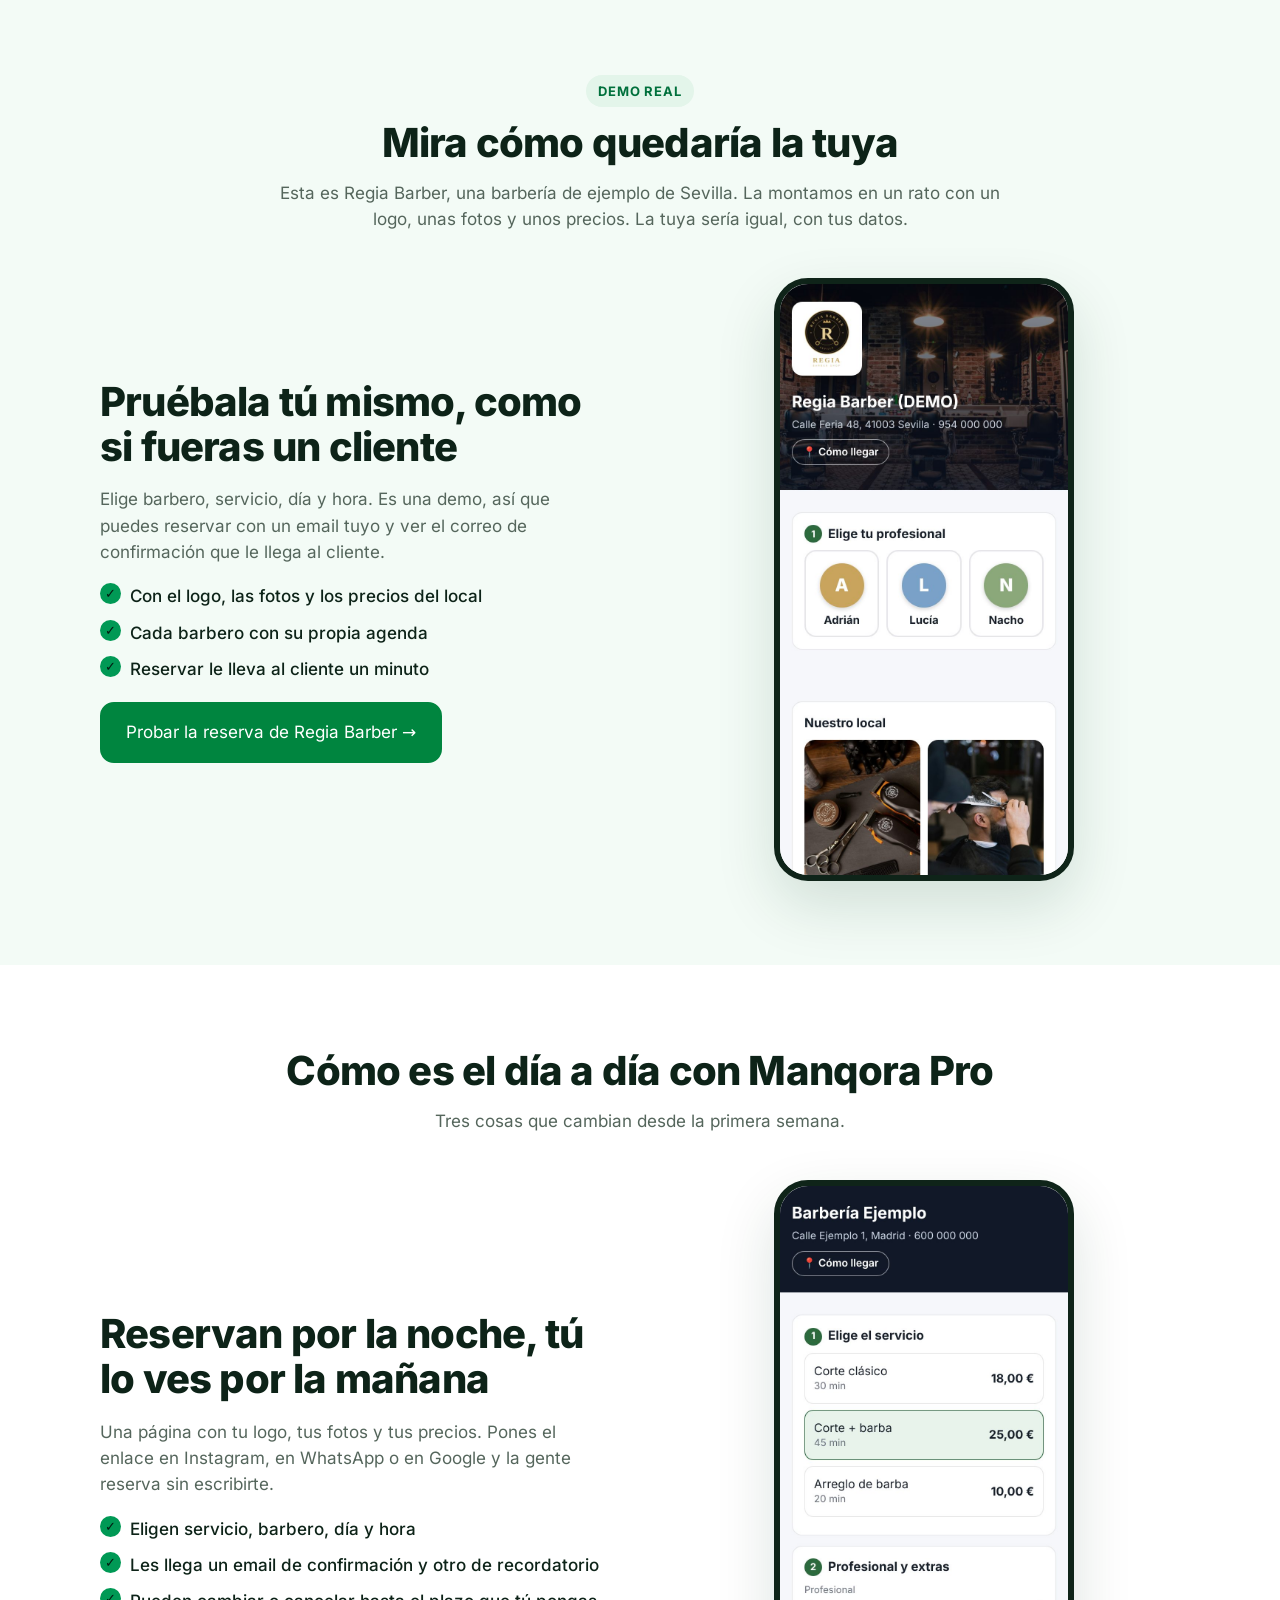
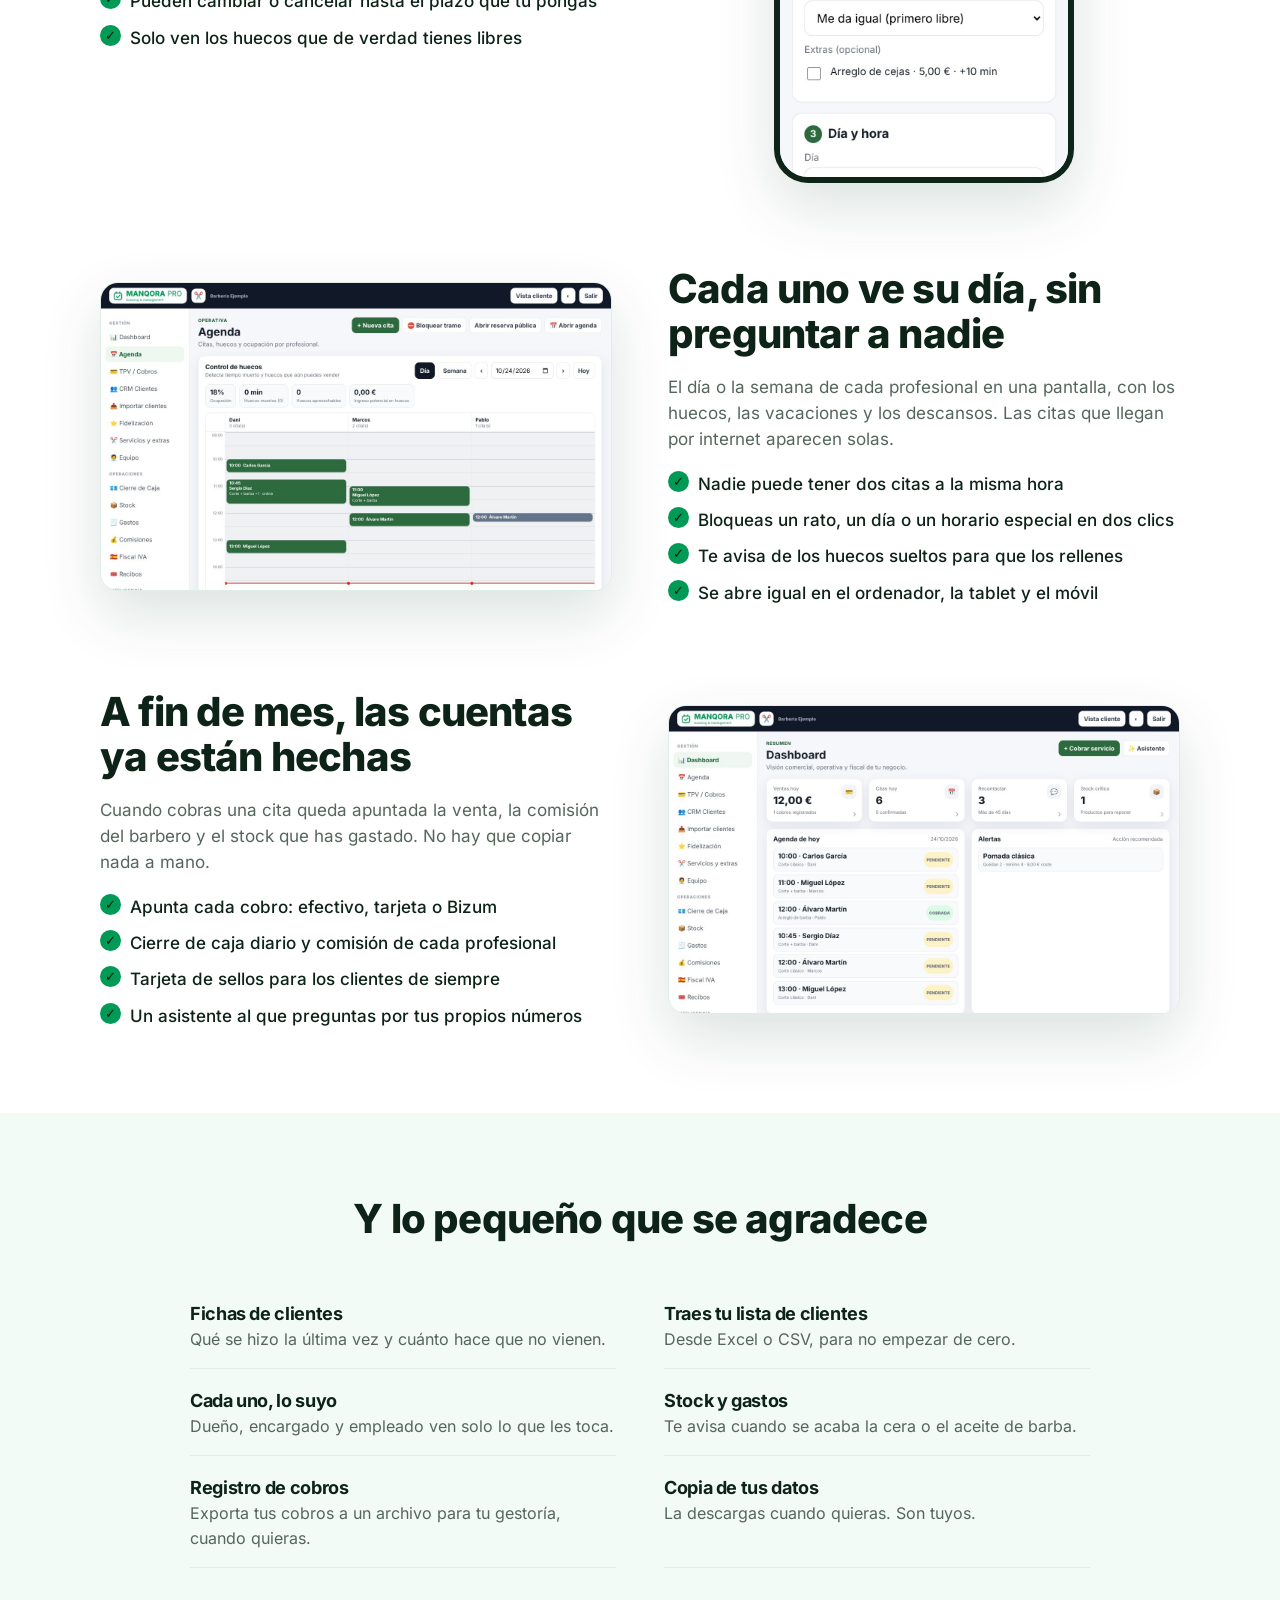
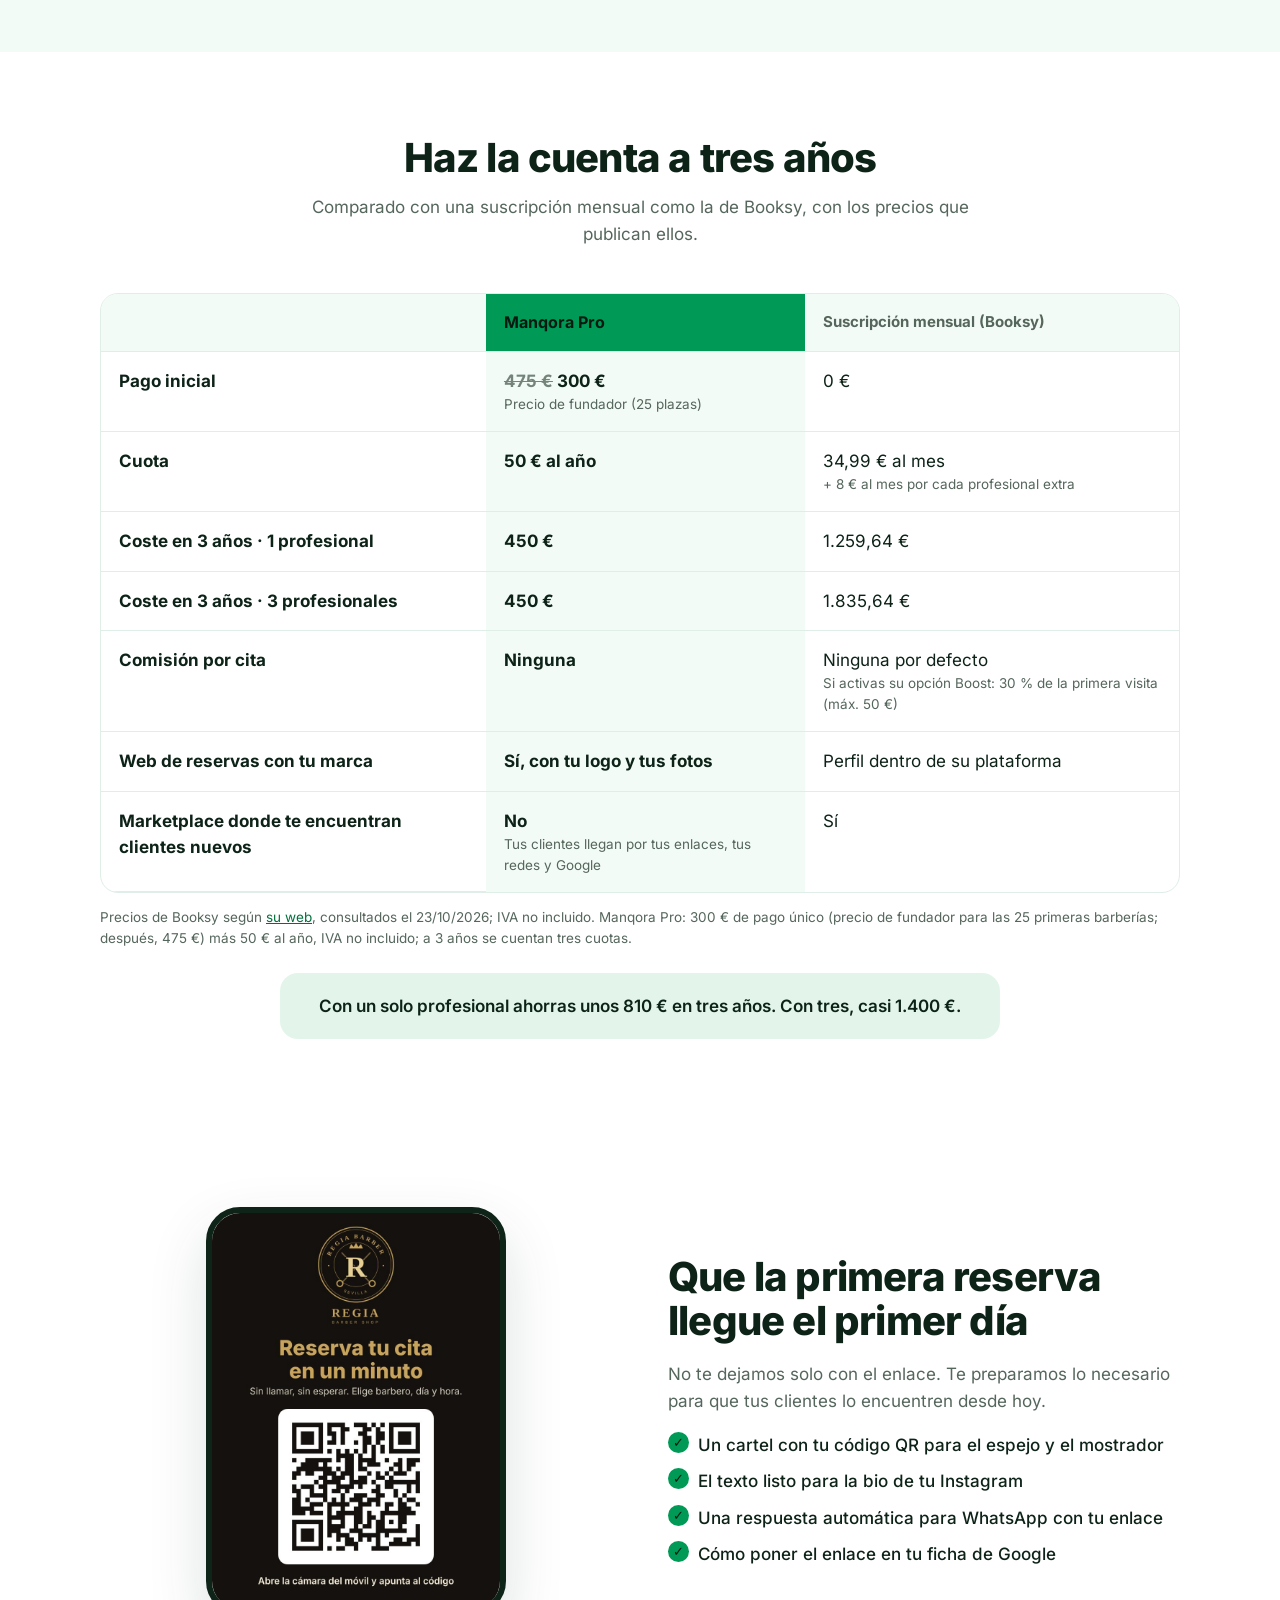
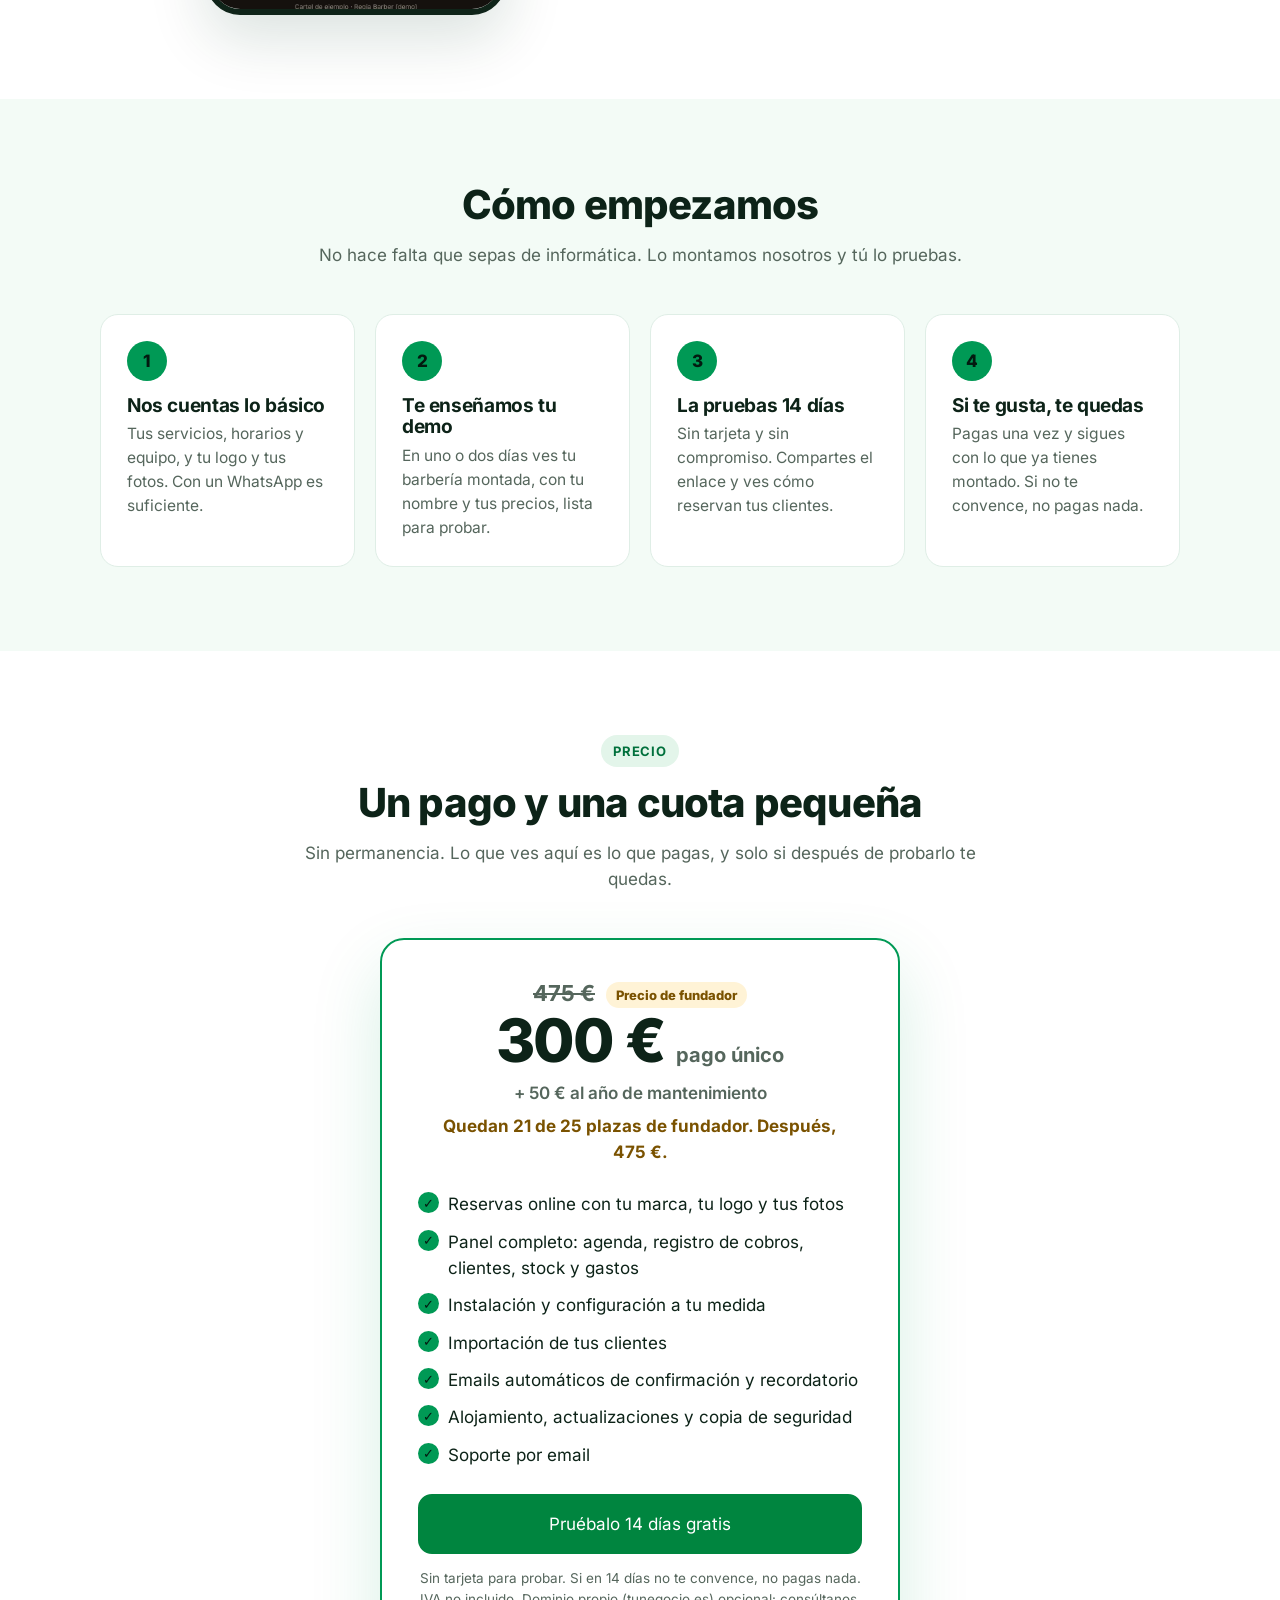
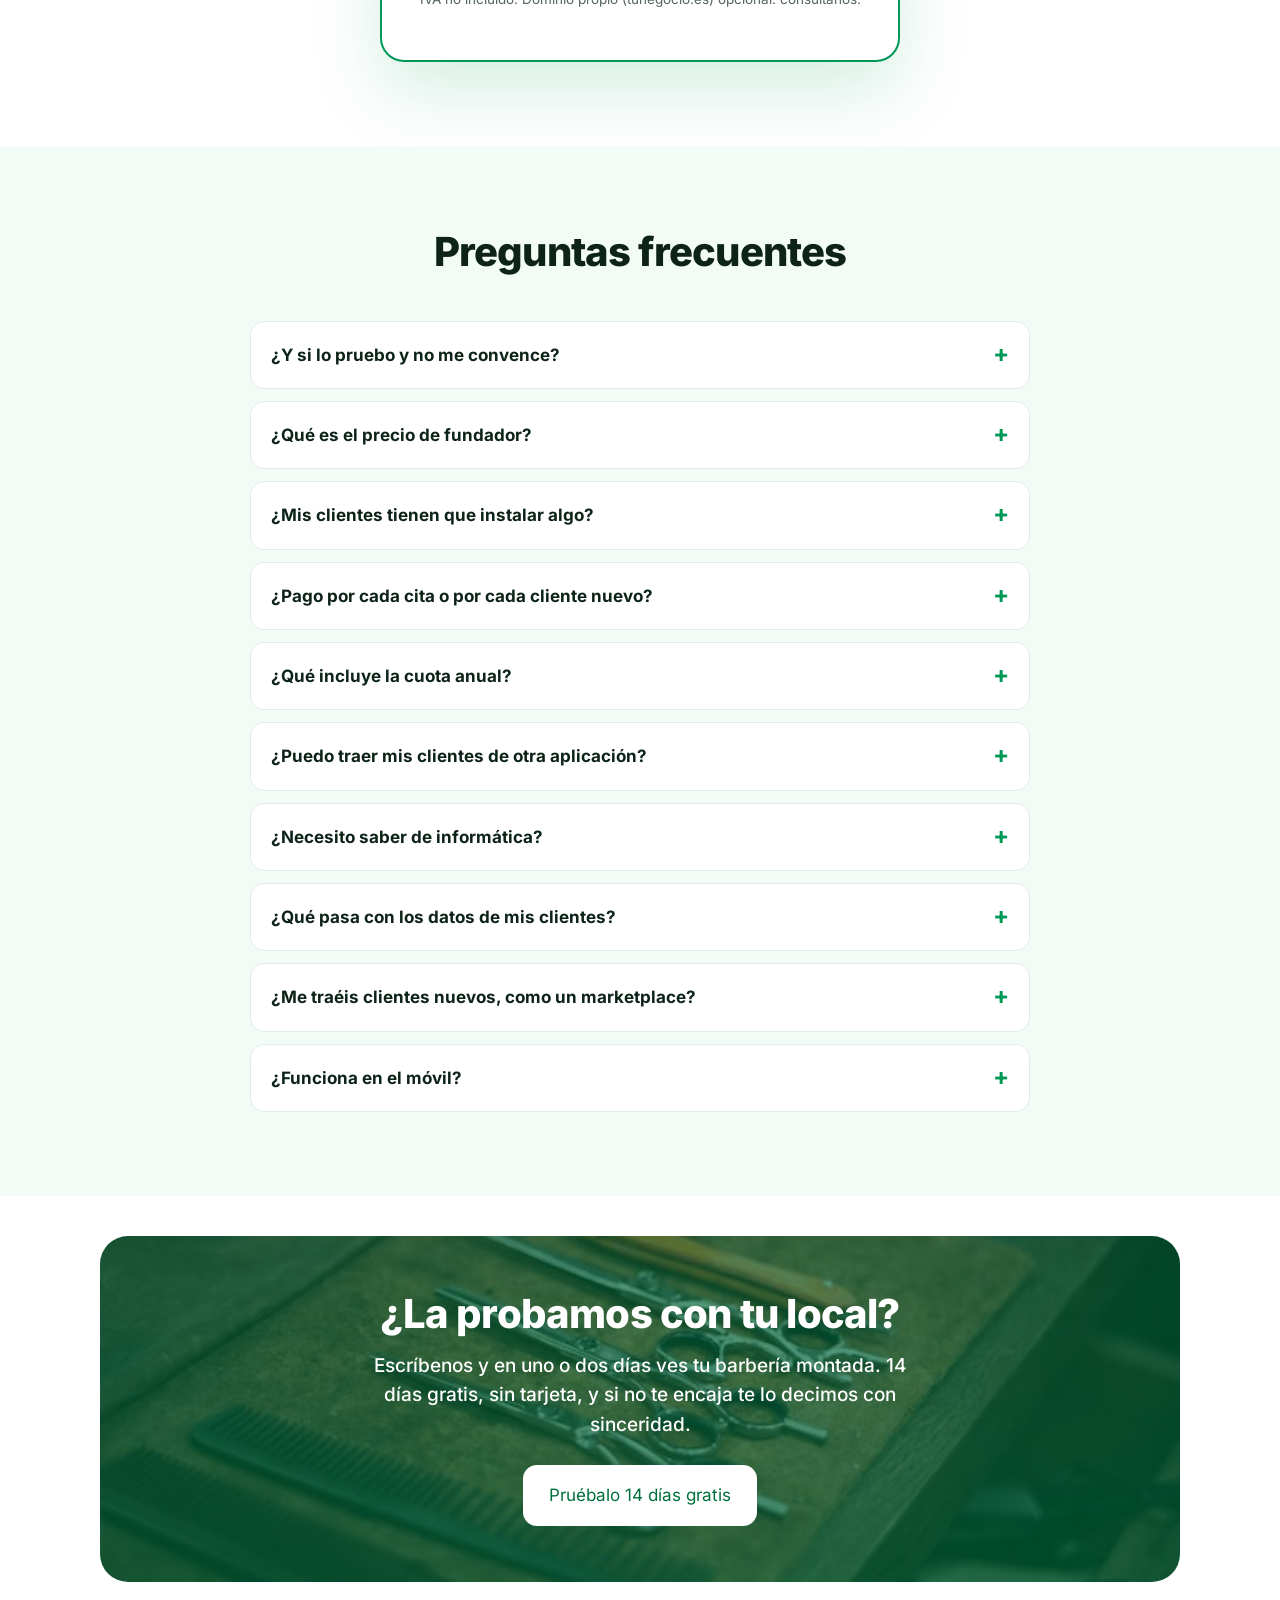
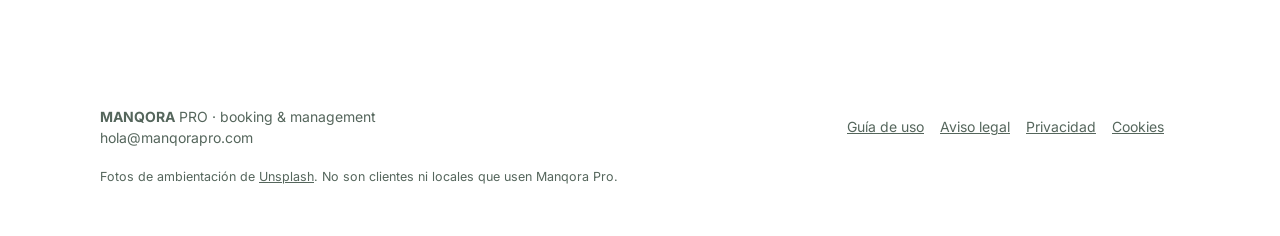
==== commit 5853285a: "Landing: precio fundador 300 €, contador 21/25, prueba 14 días, demo Regia, kit de arranque y pasos " ====
--- a/index.html
+++ b/index.html
@@ -6,7 +6,7 @@
 <title>Manqora Pro · Reservas y gestión para barberías y peluquerías</title>
 <link rel="preload" href="assets/fonts/inter-latin-400-normal.woff2" as="font" type="font/woff2" crossorigin>
 <link rel="stylesheet" href="assets/fonts/fonts.css">
-<meta name="description" content="Reservas online con tu marca, agenda por profesional y control del negocio en un solo panel. Pago único, sin comisiones por cita.">
+<meta name="description" content="Reservas online con tu marca, agenda por profesional y control del negocio en un solo panel. Pago único, sin comisiones por cita. Pruébalo 14 días gratis, sin tarjeta.">
 <meta property="og:title" content="Manqora Pro · Reservas y gestión para barberías y peluquerías">
 <meta property="og:description" content="Pago único, sin comisiones por cita y con tus clientes siempre tuyos.">
 <link rel="apple-touch-icon" href="/assets/apple-touch-icon.png">
@@ -91,7 +91,7 @@
 .note{color:var(--mut);font-size:13.5px;margin-top:14px}
 .save{margin:24px auto 0;max-width:720px;background:var(--gs);border-radius:var(--r);padding:20px 24px;text-align:center;font-weight:600}
 /* pasos */
-.steps{display:grid;grid-template-columns:repeat(3,1fr);gap:20px;counter-reset:s}
+.steps{display:grid;grid-template-columns:repeat(4,1fr);gap:20px;counter-reset:s}
 .step{background:#fff;border:1px solid var(--line);border-radius:var(--r);padding:26px;position:relative}
 .step::before{counter-increment:s;content:counter(s);display:grid;place-items:center;width:40px;height:40px;border-radius:50%;background:var(--g);color:#031a10;font-weight:800;margin-bottom:14px}
 .step p{margin:6px 0 0;color:var(--mut);font-size:15.5px}
@@ -148,6 +148,7 @@
  .split{margin-bottom:60px}
  .cmp th,.cmp td{padding:12px 11px;font-size:14.5px}
 }
+@media(max-width:900px){.steps{grid-template-columns:1fr 1fr}}
 .btn.sm{white-space:nowrap;flex-shrink:0}
 .brand{min-width:0}
 @media(max-width:560px){
@@ -200,20 +201,20 @@
 
 <nav class="top"><div class="wrap in">
   <a class="brand" href="#"><img src="assets/venta/logo.png" alt=""><span><b>MANQORA</b> PRO<small>booking &amp; management</small></span></a>
-  <ul><li><a href="#funciones">Funciones</a></li><li><a href="#comparativa">Comparativa</a></li><li><a href="#precio">Precio</a></li><li><a href="#preguntas">Preguntas</a></li></ul>
-  <a class="btn sm" href="mailto:hola@manqorapro.com?subject=Quiero%20una%20demo%20de%20Manqora%20Pro">Pide tu demo</a>
+  <ul><li><a href="#demo">Mira una demo</a></li><li><a href="#funciones">Funciones</a></li><li><a href="#comparativa">Comparativa</a></li><li><a href="#precio">Precio</a></li><li><a href="#preguntas">Preguntas</a></li></ul>
+  <a class="btn sm" href="mailto:hola@manqorapro.com?subject=Quiero%20probar%2014%20d%C3%ADas%20Manqora%20Pro">Prueba 14 días</a>
 </div></nav>
 
 <header class="hero"><div class="wrap grid">
   <div>
-    <span class="eyebrow">Para barberías y peluquerías pequeñas</span>
+    <span class="eyebrow">Para barberías y peluquerías pequeñas</span> <span class="eyebrow" style="background:#fff3d6;color:#7a5200">Precio de fundador · quedan 21 de 25 plazas</span>
     <h1 style="margin-top:18px">Que tus clientes reserven solos y <span>tú te dediques a cortar.</span></h1>
-    <p class="lead">Una página de reservas con el nombre de tu barbería, una agenda donde cada profesional ve su día y la caja al día sin hojas de cálculo. Lo pagas una vez y no hay mensualidad detrás.</p>
+    <p class="lead">Una página de reservas con el nombre de tu barbería, una agenda donde cada profesional ve su día y la caja al día sin hojas de cálculo. Lo pagas una vez y no hay mensualidad detrás. Y antes de pagar, lo pruebas 14 días con tu barbería.</p>
     <div class="cta">
-      <a class="btn" href="mailto:hola@manqorapro.com?subject=Quiero%20una%20demo%20de%20Manqora%20Pro">Pide tu demo gratis</a>
-      <a class="btn ghost" href="reservas.html?n=demo-prueba">Prueba la reserva online →</a>
-    </div>
-    <ul class="ticks"><li>Sin comisiones por cita</li><li>Sin permanencia</li><li>Tus datos son tuyos</li></ul>
+      <a class="btn" href="mailto:hola@manqorapro.com?subject=Quiero%20probar%2014%20d%C3%ADas%20Manqora%20Pro">Pruébalo 14 días gratis</a>
+      <a class="btn ghost" href="#demo">Mira cómo quedaría la tuya →</a>
+    </div>
+    <ul class="ticks"><li>Sin tarjeta</li><li>Sin comisiones por cita</li><li>Si no te convence, no pagas</li></ul>
   </div>
   <div class="shots">
     <div class="laptop"><div class="bar"><i></i><i></i><i></i></div><img src="assets/venta/hero-agenda.jpg" alt="Agenda de la barbería con las citas de cada profesional" width="1125" height="652"></div>
@@ -238,6 +239,19 @@
     <p style="margin-top:16px">Cortar el pelo y contestar mensajes a la vez no sale bien. Con Manqora Pro el cliente mira los huecos libres, elige y reserva. Tú te enteras en la agenda, sin soltar las tijeras.</p>
     <p>Está hecho para locales de barrio, desde un solo sillón, donde el dueño también trabaja. Por eso es sencillo y no te cobra cada mes por usarlo.</p>
     <div class="sign">Y si te atascas, te contesta una persona, no un robot.</div>
+  </div>
+</div></section>
+
+<section class="soft" id="demo"><div class="wrap">
+  <div class="head"><span class="eyebrow">Demo real</span><h2 style="margin-top:14px">Mira cómo quedaría la tuya</h2><p>Esta es Regia Barber, una barbería de ejemplo de Sevilla. La montamos en un rato con un logo, unas fotos y unos precios. La tuya sería igual, con tus datos.</p></div>
+  <div class="split">
+    <div class="txt">
+      <h2>Pruébala tú mismo, como si fueras un cliente</h2>
+      <p>Elige barbero, servicio, día y hora. Es una demo, así que puedes reservar con un email tuyo y ver el correo de confirmación que le llega al cliente.</p>
+      <ul><li>Con el logo, las fotos y los precios del local</li><li>Cada barbero con su propia agenda</li><li>Reservar le lleva al cliente un minuto</li></ul>
+      <p style="margin-top:20px"><a class="btn" href="reservas.html?n=demo-prueba">Probar la reserva de Regia Barber →</a></p>
+    </div>
+    <div class="frame phoneframe"><img src="assets/venta/regia-movil.jpg" alt="Página de reservas de Regia Barber, barbería de ejemplo, en el móvil" loading="lazy" width="780" height="1600"></div>
   </div>
 </div></section>
 
@@ -289,34 +303,47 @@
   <table class="cmp">
     <thead><tr><th></th><th class="us">Manqora Pro</th><th>Suscripción mensual (Booksy)</th></tr></thead>
     <tbody>
-      <tr><th>Pago inicial</th><td class="us"><s style="opacity:.55">590 €</s> <b>475 €</b><small>Precio de lanzamiento</small></td><td>0 €</td></tr>
+      <tr><th>Pago inicial</th><td class="us"><s style="opacity:.55">475 €</s> <b>300 €</b><small>Precio de fundador (25 plazas)</small></td><td>0 €</td></tr>
       <tr><th>Cuota</th><td class="us">50 € al año</td><td>34,99 € al mes<small>+ 8 € al mes por cada profesional extra</small></td></tr>
-      <tr><th>Coste en 3 años · 1 profesional</th><td class="us">625 €</td><td>1.259,64 €</td></tr>
-      <tr><th>Coste en 3 años · 3 profesionales</th><td class="us">625 €</td><td>1.835,64 €</td></tr>
+      <tr><th>Coste en 3 años · 1 profesional</th><td class="us">450 €</td><td>1.259,64 €</td></tr>
+      <tr><th>Coste en 3 años · 3 profesionales</th><td class="us">450 €</td><td>1.835,64 €</td></tr>
       <tr><th>Comisión por cita</th><td class="us">Ninguna</td><td>Ninguna por defecto<small>Si activas su opción Boost: 30 % de la primera visita (máx. 50 €)</small></td></tr>
       <tr><th>Web de reservas con tu marca</th><td class="us">Sí, con tu logo y tus fotos</td><td>Perfil dentro de su plataforma</td></tr>
       <tr><th>Marketplace donde te encuentran clientes nuevos</th><td class="us">No<small>Tus clientes llegan por tus enlaces, tus redes y Google</small></td><td>Sí</td></tr>
     </tbody>
   </table>
-  <p class="note">Precios de Booksy según <a href="https://biz.booksy.com/es-es/precios" rel="noopener" target="_blank">su web</a>, consultados el 23/10/2026; IVA no incluido. Manqora Pro: 475 € de pago único (precio de lanzamiento; precio habitual 590 €) más 50 € al año, IVA no incluido; a 3 años se cuentan tres cuotas.</p>
-  <div class="save">Con un solo profesional ahorras unos 630 € en tres años. Con tres, más de 1.200 €.</div>
+  <p class="note">Precios de Booksy según <a href="https://biz.booksy.com/es-es/precios" rel="noopener" target="_blank">su web</a>, consultados el 23/10/2026; IVA no incluido. Manqora Pro: 300 € de pago único (precio de fundador para las 25 primeras barberías; después, 475 €) más 50 € al año, IVA no incluido; a 3 años se cuentan tres cuotas.</p>
+  <div class="save">Con un solo profesional ahorras unos 810 € en tres años. Con tres, casi 1.400 €.</div>
+</div></section>
+
+<section id="kit"><div class="wrap">
+  <div class="split rev">
+    <div class="txt">
+      <h2>Que la primera reserva llegue el primer día</h2>
+      <p>No te dejamos solo con el enlace. Te preparamos lo necesario para que tus clientes lo encuentren desde hoy.</p>
+      <ul><li>Un cartel con tu código QR para el espejo y el mostrador</li><li>El texto listo para la bio de tu Instagram</li><li>Una respuesta automática para WhatsApp con tu enlace</li><li>Cómo poner el enlace en tu ficha de Google</li></ul>
+    </div>
+    <div class="frame phoneframe"><img src="assets/venta/cartel-qr.jpg" alt="Cartel de ejemplo con código QR para reservar" loading="lazy" width="800" height="1100"></div>
+  </div>
 </div></section>
 
 <section class="soft"><div class="wrap">
-  <div class="head"><h2>Cómo empezamos</h2><p>No hace falta que sepas de informática. Nos sentamos contigo y lo montamos.</p></div>
+  <div class="head"><h2>Cómo empezamos</h2><p>No hace falta que sepas de informática. Lo montamos nosotros y tú lo pruebas.</p></div>
   <div class="steps">
-    <div class="step"><h3>Lo dejamos listo contigo</h3><p>Tú nos cuentas tus servicios, horarios y equipo, y nos pasas tu logo y tus fotos. Si tienes clientes en otra app, los traemos.</p></div>
-    <div class="step"><h3>Compartes tu enlace</h3><p>Lo pones en tu Instagram, en WhatsApp y en Google. A partir de ahí, la gente reserva sin llamarte.</p></div>
-    <div class="step"><h3>Gestionas desde el panel</h3><p>Agenda, cobros y números, desde el ordenador o el móvil. Si algo no te cuadra, nos escribes.</p></div>
+    <div class="step"><h3>Nos cuentas lo básico</h3><p>Tus servicios, horarios y equipo, y tu logo y tus fotos. Con un WhatsApp es suficiente.</p></div>
+    <div class="step"><h3>Te enseñamos tu demo</h3><p>En uno o dos días ves tu barbería montada, con tu nombre y tus precios, lista para probar.</p></div>
+    <div class="step"><h3>La pruebas 14 días</h3><p>Sin tarjeta y sin compromiso. Compartes el enlace y ves cómo reservan tus clientes.</p></div>
+    <div class="step"><h3>Si te gusta, te quedas</h3><p>Pagas una vez y sigues con lo que ya tienes montado. Si no te convence, no pagas nada.</p></div>
   </div>
 </div></section>
 
 <section id="precio"><div class="wrap">
-  <div class="head"><span class="eyebrow">Precio</span><h2 style="margin-top:14px">Un pago y una cuota pequeña</h2><p>Sin permanencia. Lo que ves aquí es lo que pagas.</p></div>
+  <div class="head"><span class="eyebrow">Precio</span><h2 style="margin-top:14px">Un pago y una cuota pequeña</h2><p>Sin permanencia. Lo que ves aquí es lo que pagas, y solo si después de probarlo te quedas.</p></div>
   <div class="price">
-    <div class="was" style="font-size:22px;font-weight:700;color:var(--mut)"><s>590 €</s> <span style="display:inline-block;background:var(--gs);color:var(--gd);font-size:13px;font-weight:800;padding:3px 10px;border-radius:99px;vertical-align:middle;margin-left:6px">Precio de lanzamiento</span></div>
-    <div class="big">475 € <small>pago único</small></div>
+    <div class="was" style="font-size:22px;font-weight:700;color:var(--mut)"><s>475 €</s> <span style="display:inline-block;background:#fff3d6;color:#7a5200;font-size:13px;font-weight:800;padding:3px 10px;border-radius:99px;vertical-align:middle;margin-left:6px">Precio de fundador</span></div>
+    <div class="big">300 € <small>pago único</small></div>
     <p class="yr">+ 50 € al año de mantenimiento</p>
+    <p style="margin:6px 0 14px;font-weight:700;color:#7a5200">Quedan 21 de 25 plazas de fundador. Después, <span style="white-space:nowrap">475 €</span>.</p>
     <ul>
       <li>Reservas online con tu marca, tu logo y tus fotos</li>
       <li>Panel completo: agenda, registro de cobros, clientes, stock y gastos</li>
@@ -326,14 +353,17 @@
       <li>Alojamiento, actualizaciones y copia de seguridad</li>
       <li>Soporte por email</li>
     </ul>
-    <a class="btn" href="mailto:hola@manqorapro.com?subject=Quiero%20Manqora%20Pro">Quiero mi demo</a>
-    <p class="note">IVA no incluido. Dominio propio (tunegocio.es) opcional: consúltanos.</p>
+    <a class="btn" href="mailto:hola@manqorapro.com?subject=Quiero%20probar%2014%20d%C3%ADas%20Manqora%20Pro">Pruébalo 14 días gratis</a>
+    <p class="note">Sin tarjeta para probar. Si en 14 días no te convence, no pagas nada. IVA no incluido. Dominio propio (tunegocio.es) opcional: consúltanos.</p>
   </div>
 </div></section>
 
 <section class="soft" id="preguntas"><div class="wrap">
   <div class="head"><h2>Preguntas frecuentes</h2></div>
   <div class="faq">
+        <details><summary>¿Y si lo pruebo y no me convence?</summary><p>No pasa nada y no pagas nada. Son 14 días sin tarjeta, con tu barbería montada. Si no es para ti, lo dejamos y borramos lo que hayamos preparado.</p></details>
+    <details><summary>¿Qué es el precio de fundador?</summary><p>Las 25 primeras barberías pagan 300 € en vez de 475 €, una sola vez. Cuando se acaben las plazas, el precio pasa a ser el normal. Ahora quedan 21.</p></details>
+    <details><summary>¿Mis clientes tienen que instalar algo?</summary><p>No. Reservan desde una página web, con el móvil que ya tienen. Les llega un email de confirmación y otro de recordatorio.</p></details>
     <details><summary>¿Pago por cada cita o por cada cliente nuevo?</summary><p>No. No cobramos nada por cita ni por cliente. Pagas una vez y luego la cuota del año.</p></details>
     <details><summary>¿Qué incluye la cuota anual?</summary><p>Alojamiento, mantenimiento, actualizaciones, copia de seguridad y soporte por email. Las mejoras que no sean arreglos se presupuestan aparte.</p></details>
     <details><summary>¿Puedo traer mis clientes de otra aplicación?</summary><p>Sí. Si puedes exportarlos a un archivo de Excel o CSV, los importamos al empezar.</p></details>
@@ -346,9 +376,9 @@
 
 <section style="padding-top:40px"><div class="wrap" style="padding:0">
   <div class="final photo" style="--bg:url(assets/venta/foto2.jpg)">
-    <h2>¿Lo vemos juntos con tu local?</h2>
-    <p>Escríbenos, te enseñamos el panel funcionando y te decimos con sinceridad si te encaja o no.</p>
-    <a class="btn" href="mailto:hola@manqorapro.com?subject=Quiero%20una%20demo%20de%20Manqora%20Pro">Pide tu demo gratis</a>
+    <h2>¿La probamos con tu local?</h2>
+    <p>Escríbenos y en uno o dos días ves tu barbería montada. 14 días gratis, sin tarjeta, y si no te encaja te lo decimos con sinceridad.</p>
+    <a class="btn" href="mailto:hola@manqorapro.com?subject=Quiero%20probar%2014%20d%C3%ADas%20Manqora%20Pro">Pruébalo 14 días gratis</a>
   </div>
 </div></section>
 
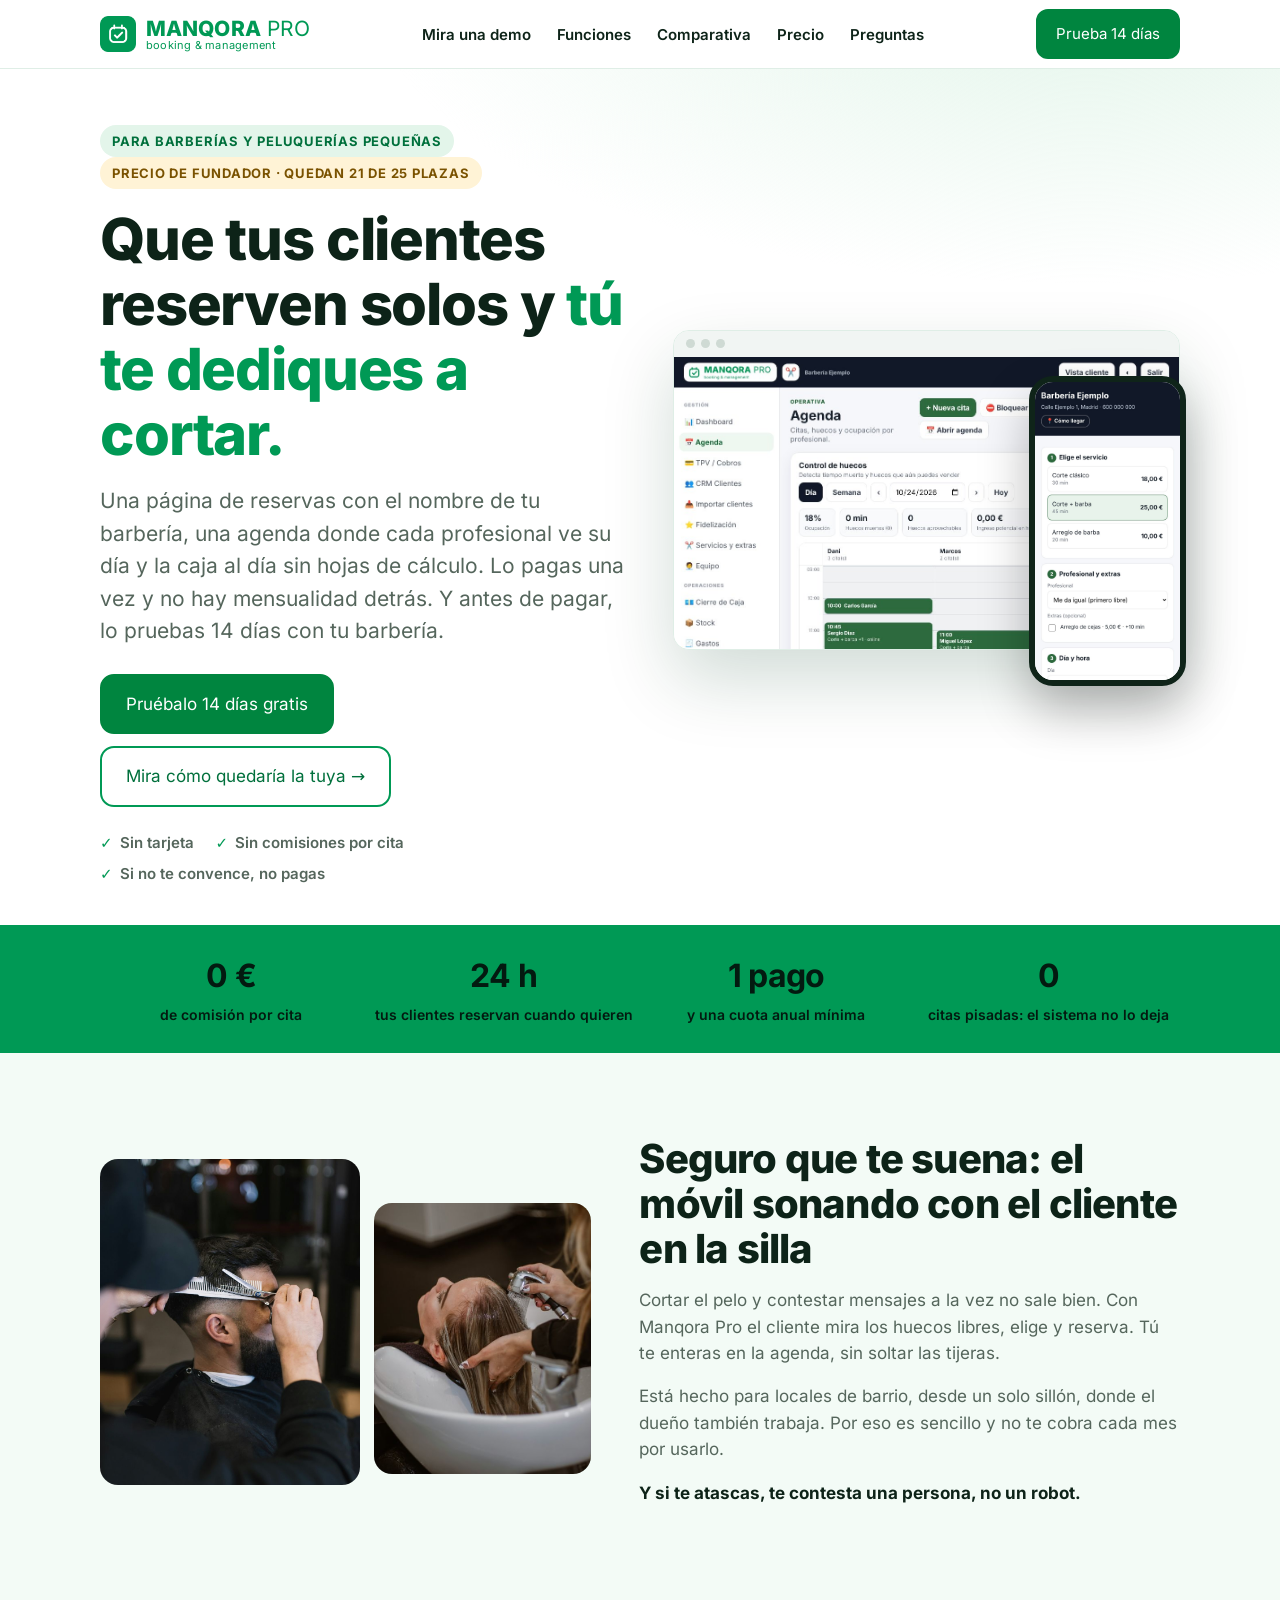
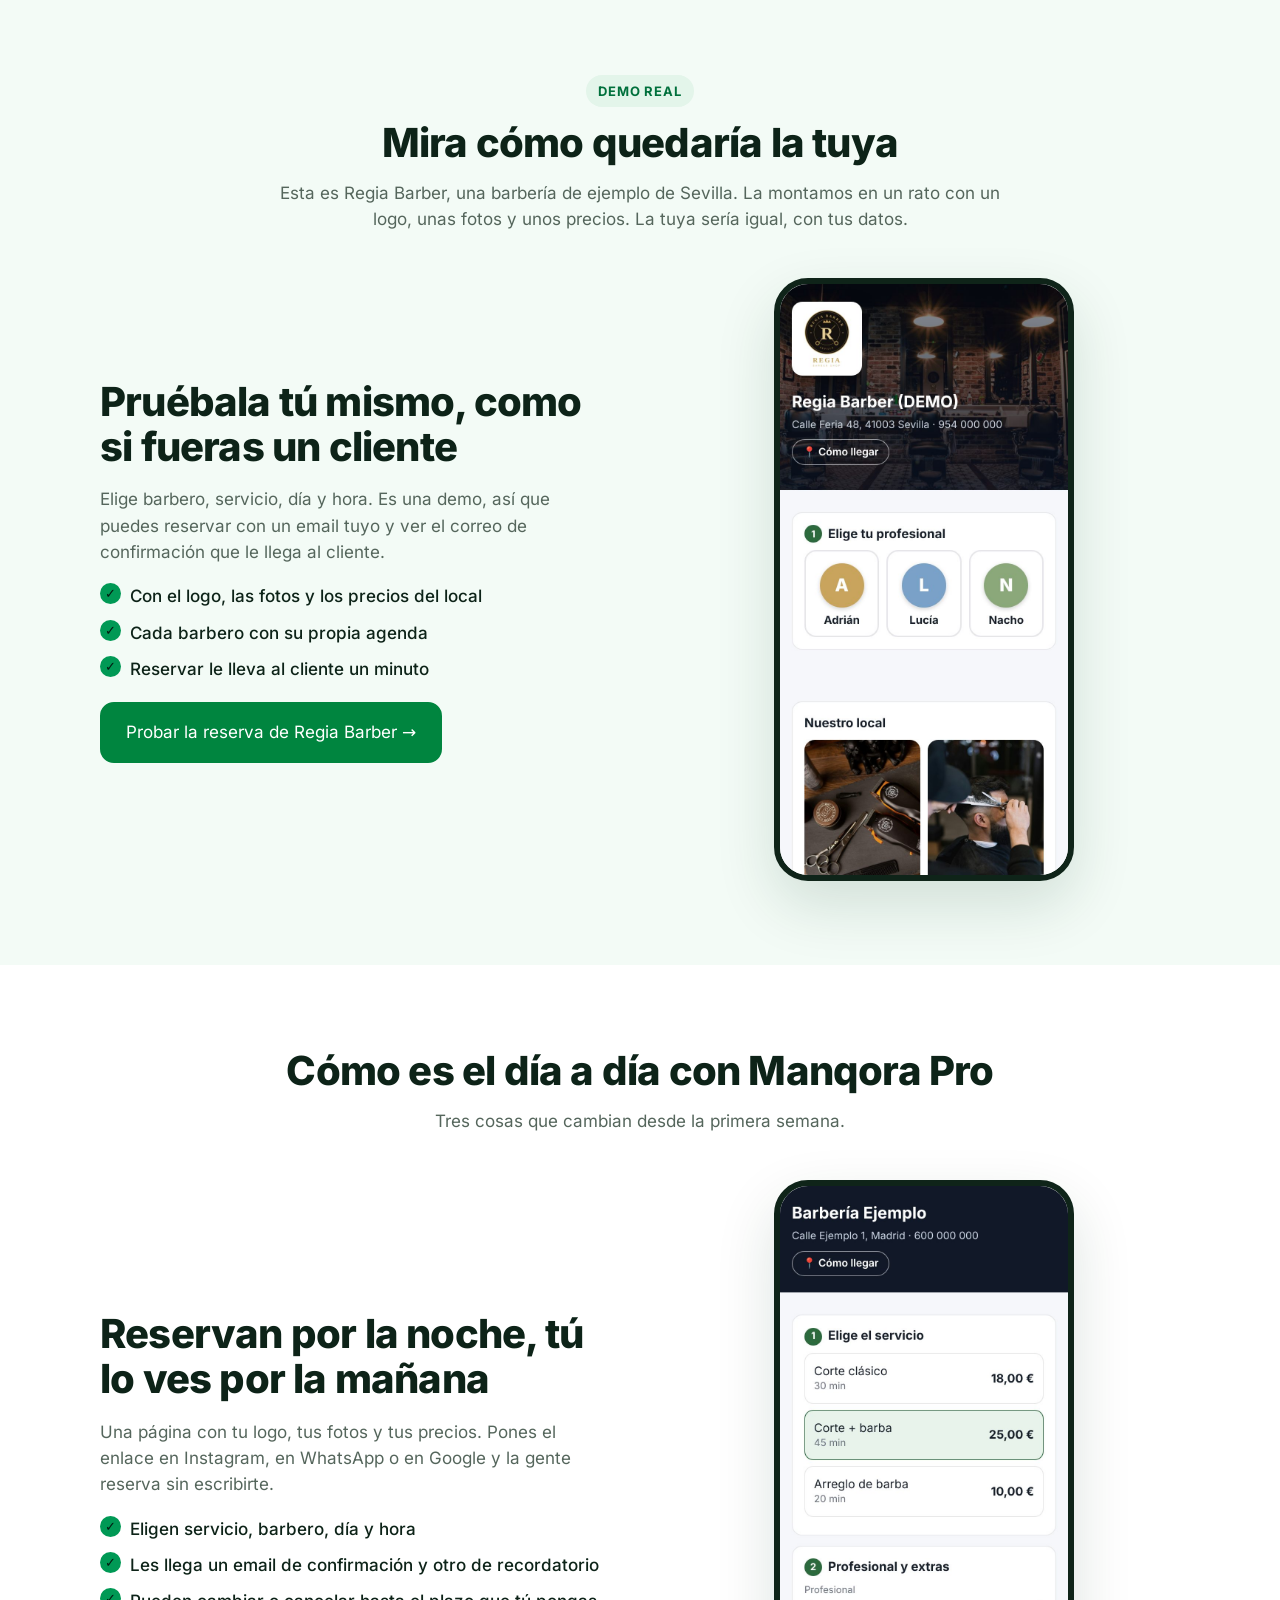
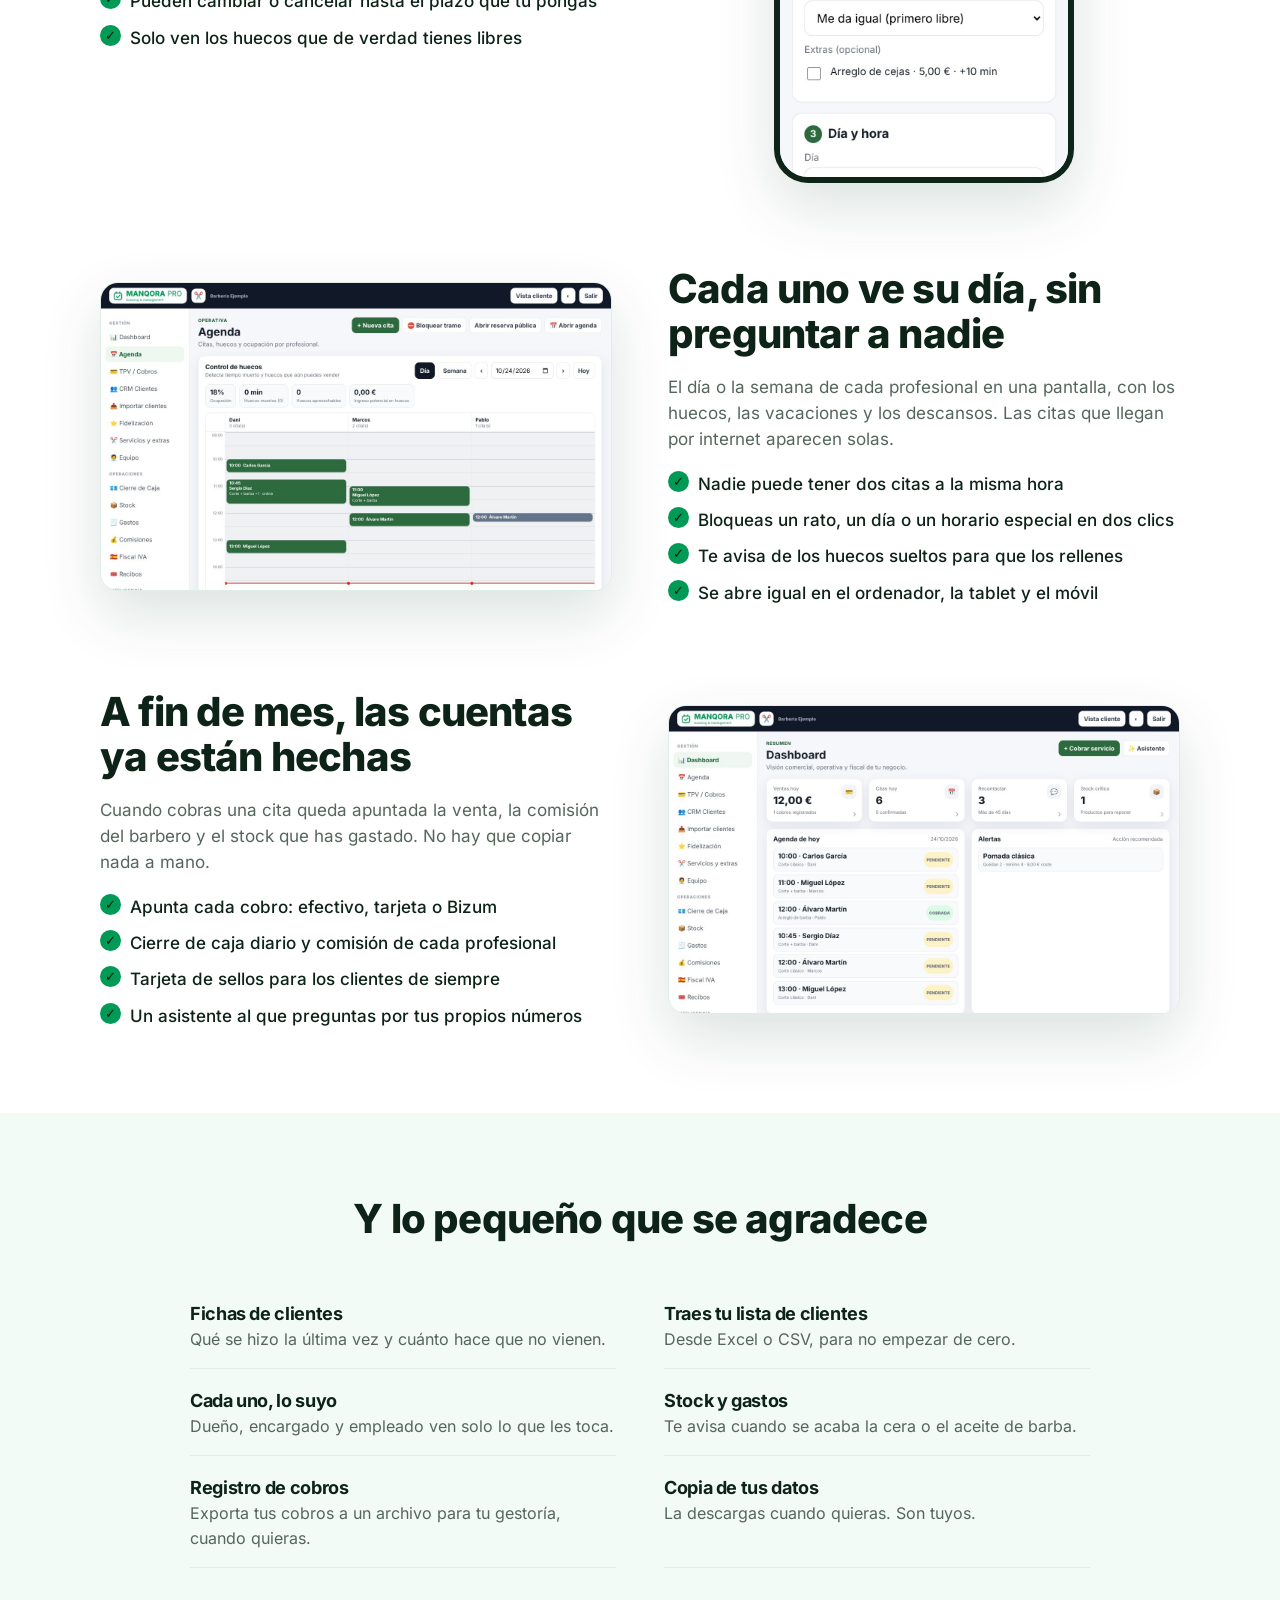
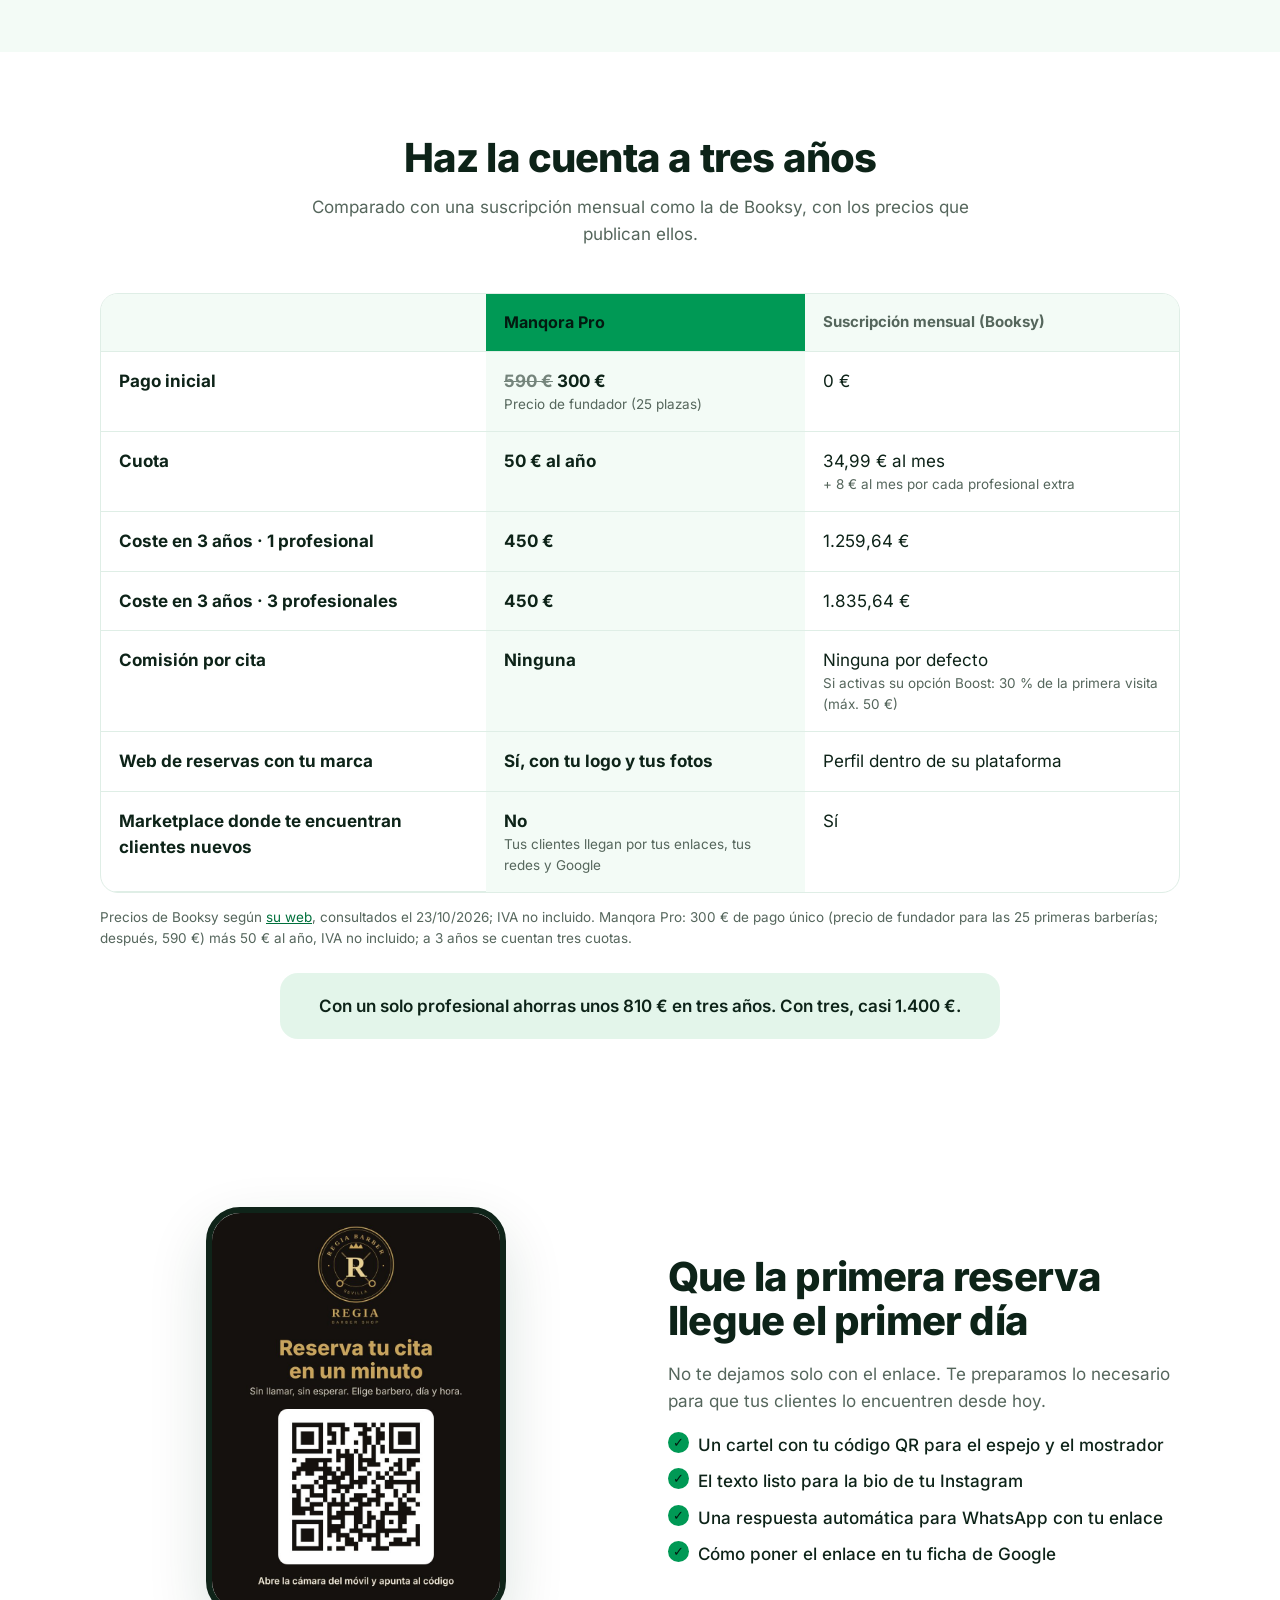
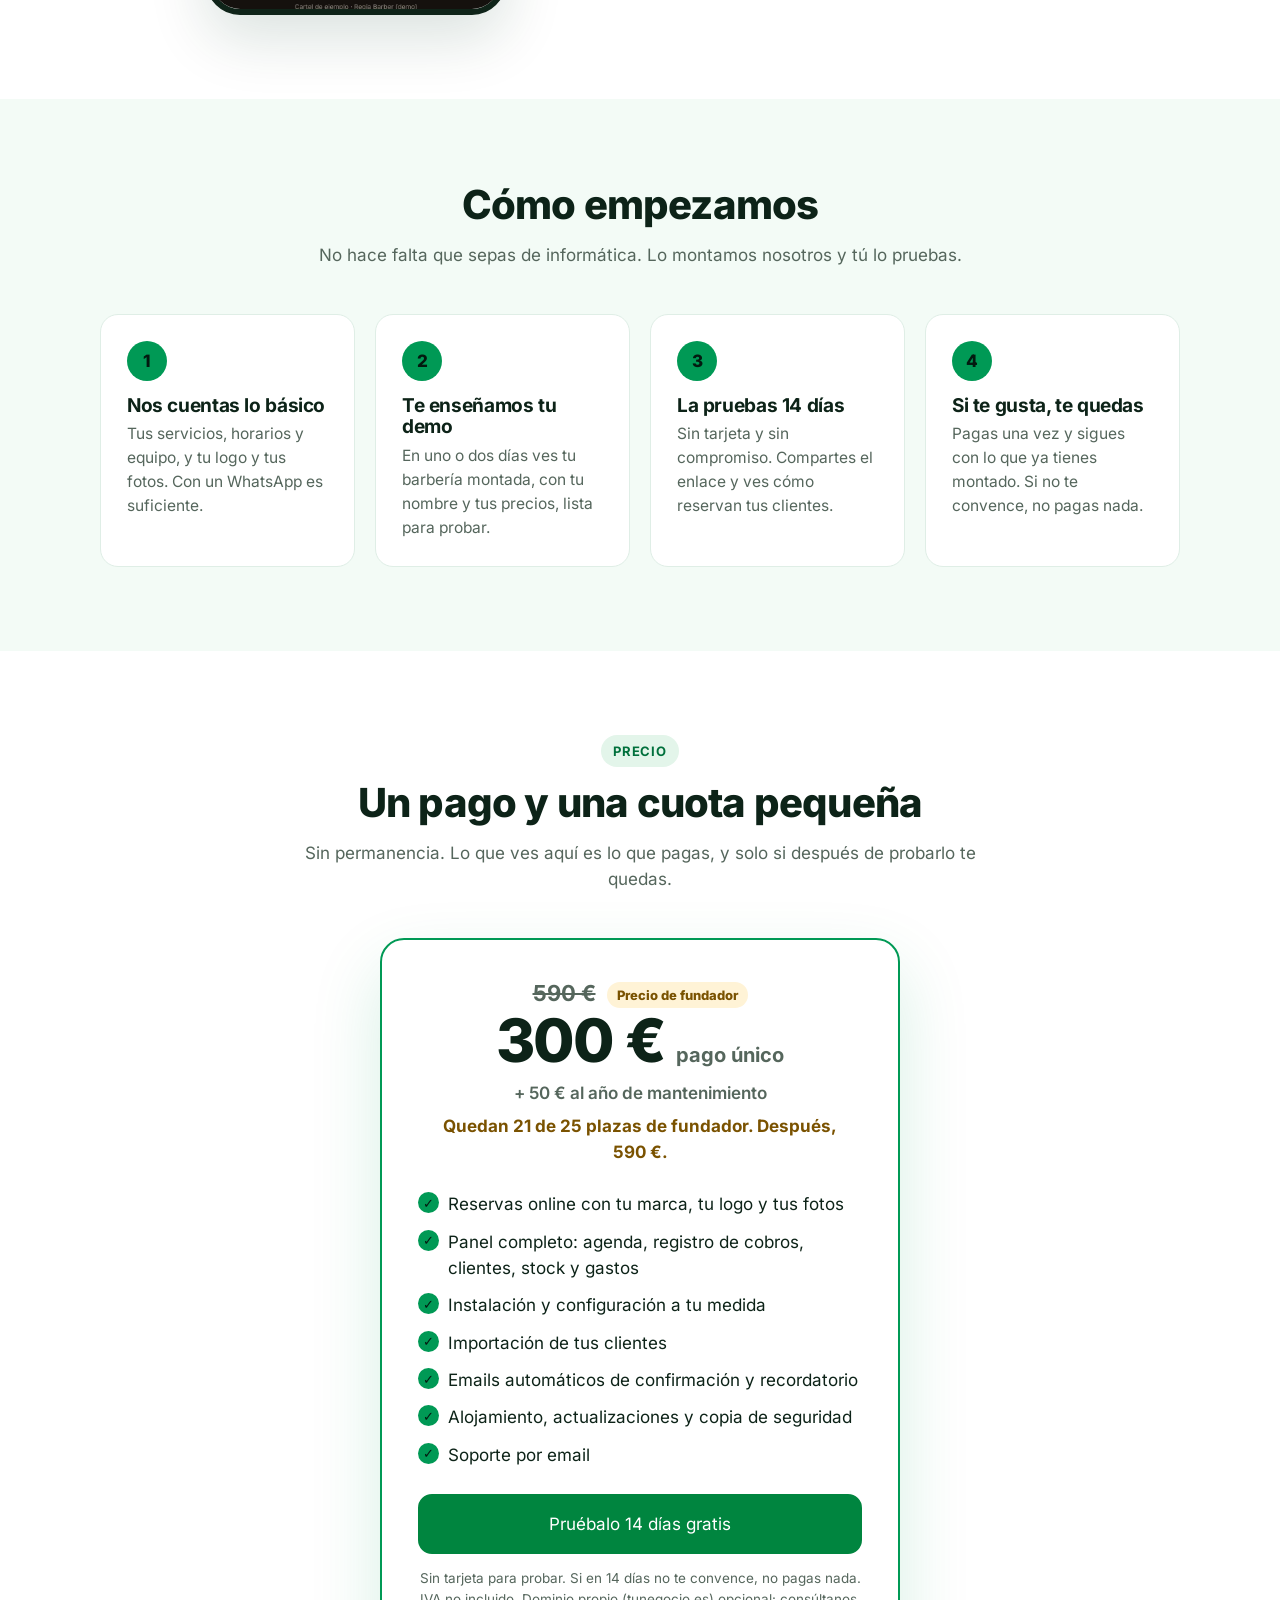
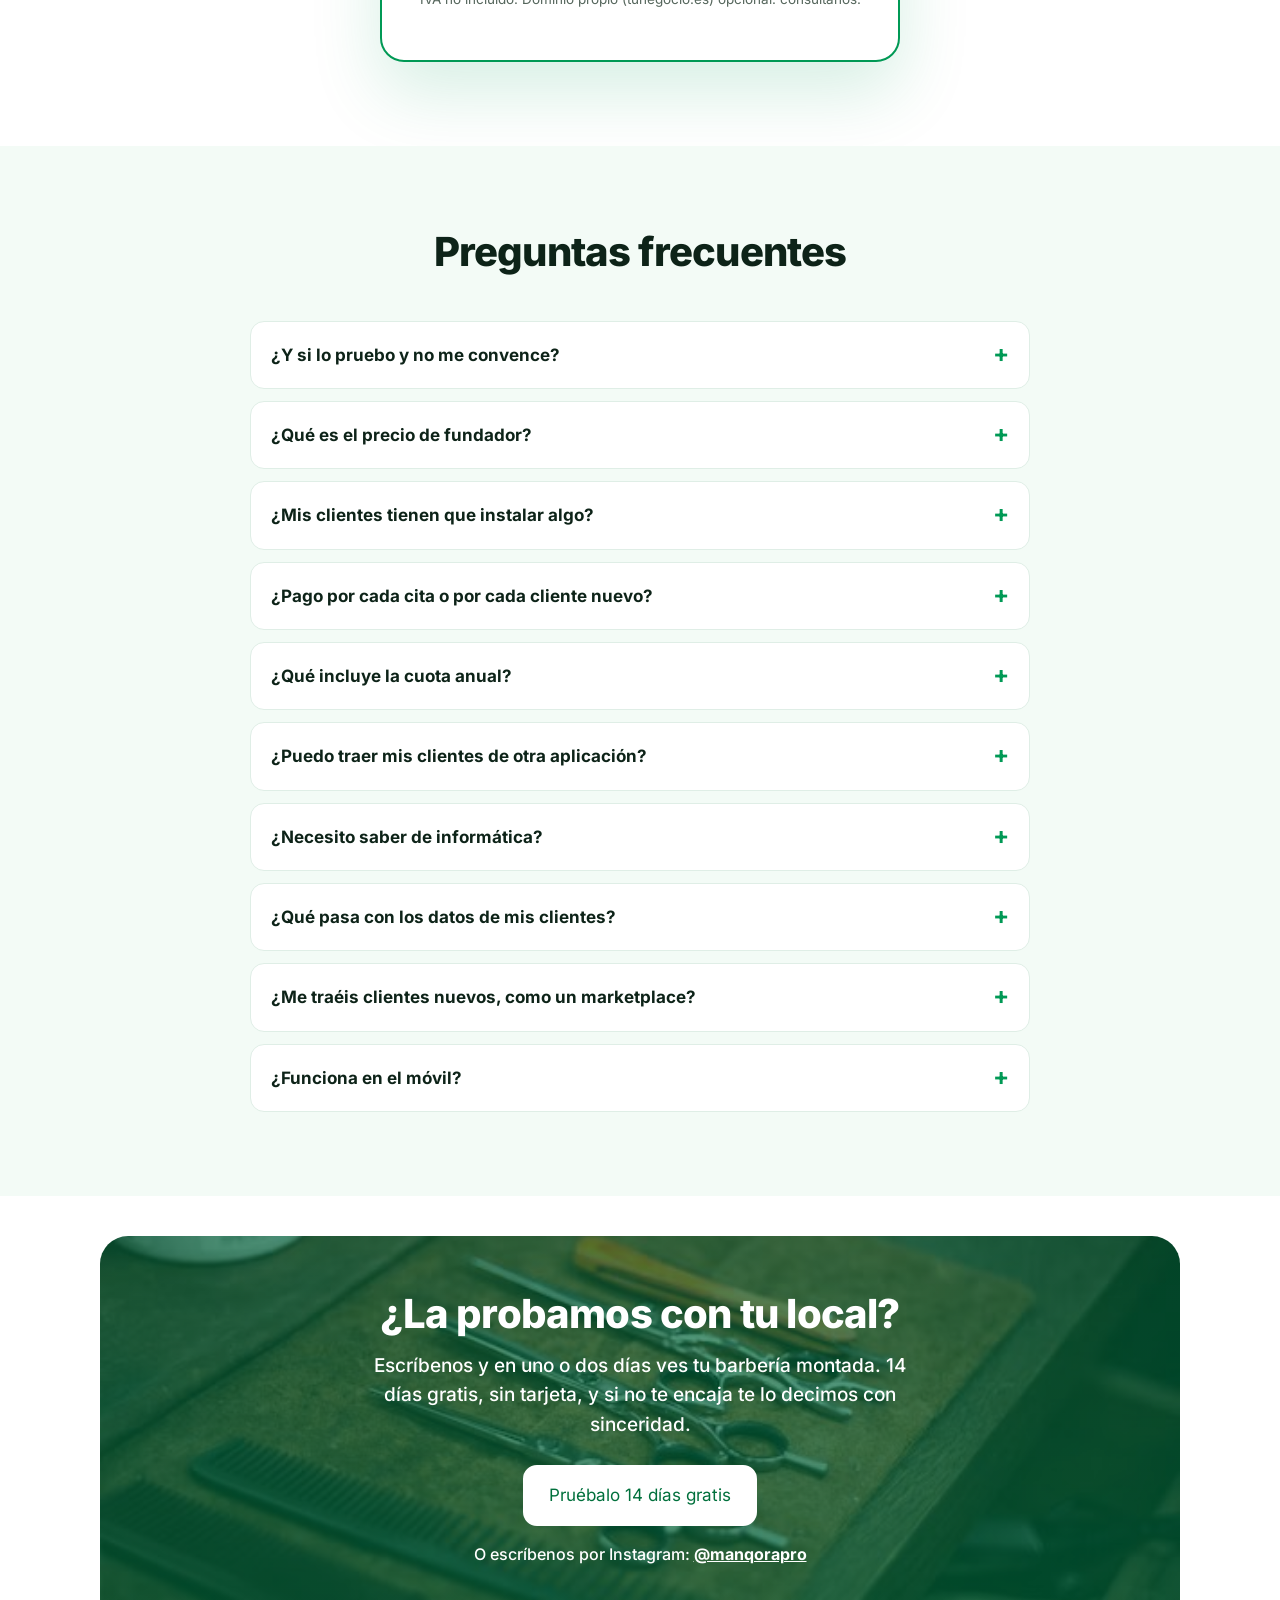
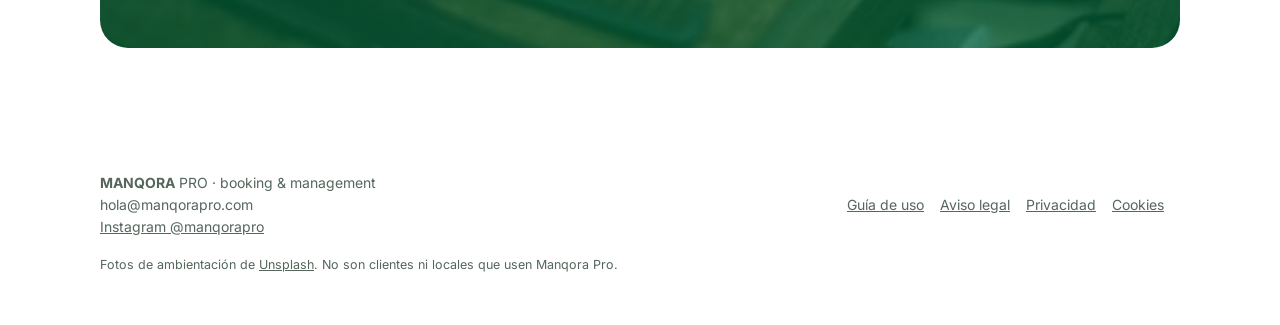
==== commit f717040b: "Landing: precio posterior 590 € y enlace a Instagram Co-Authored-By: Claude Sonnet 5.5 <noreply@anth" ====
--- a/index.html
+++ b/index.html
@@ -303,7 +303,7 @@
   <table class="cmp">
     <thead><tr><th></th><th class="us">Manqora Pro</th><th>Suscripción mensual (Booksy)</th></tr></thead>
     <tbody>
-      <tr><th>Pago inicial</th><td class="us"><s style="opacity:.55">475 €</s> <b>300 €</b><small>Precio de fundador (25 plazas)</small></td><td>0 €</td></tr>
+      <tr><th>Pago inicial</th><td class="us"><s style="opacity:.55">590 €</s> <b>300 €</b><small>Precio de fundador (25 plazas)</small></td><td>0 €</td></tr>
       <tr><th>Cuota</th><td class="us">50 € al año</td><td>34,99 € al mes<small>+ 8 € al mes por cada profesional extra</small></td></tr>
       <tr><th>Coste en 3 años · 1 profesional</th><td class="us">450 €</td><td>1.259,64 €</td></tr>
       <tr><th>Coste en 3 años · 3 profesionales</th><td class="us">450 €</td><td>1.835,64 €</td></tr>
@@ -312,7 +312,7 @@
       <tr><th>Marketplace donde te encuentran clientes nuevos</th><td class="us">No<small>Tus clientes llegan por tus enlaces, tus redes y Google</small></td><td>Sí</td></tr>
     </tbody>
   </table>
-  <p class="note">Precios de Booksy según <a href="https://biz.booksy.com/es-es/precios" rel="noopener" target="_blank">su web</a>, consultados el 23/10/2026; IVA no incluido. Manqora Pro: 300 € de pago único (precio de fundador para las 25 primeras barberías; después, 475 €) más 50 € al año, IVA no incluido; a 3 años se cuentan tres cuotas.</p>
+  <p class="note">Precios de Booksy según <a href="https://biz.booksy.com/es-es/precios" rel="noopener" target="_blank">su web</a>, consultados el 23/10/2026; IVA no incluido. Manqora Pro: 300 € de pago único (precio de fundador para las 25 primeras barberías; después, 590 €) más 50 € al año, IVA no incluido; a 3 años se cuentan tres cuotas.</p>
   <div class="save">Con un solo profesional ahorras unos 810 € en tres años. Con tres, casi 1.400 €.</div>
 </div></section>
 
@@ -340,10 +340,10 @@
 <section id="precio"><div class="wrap">
   <div class="head"><span class="eyebrow">Precio</span><h2 style="margin-top:14px">Un pago y una cuota pequeña</h2><p>Sin permanencia. Lo que ves aquí es lo que pagas, y solo si después de probarlo te quedas.</p></div>
   <div class="price">
-    <div class="was" style="font-size:22px;font-weight:700;color:var(--mut)"><s>475 €</s> <span style="display:inline-block;background:#fff3d6;color:#7a5200;font-size:13px;font-weight:800;padding:3px 10px;border-radius:99px;vertical-align:middle;margin-left:6px">Precio de fundador</span></div>
+    <div class="was" style="font-size:22px;font-weight:700;color:var(--mut)"><s>590 €</s> <span style="display:inline-block;background:#fff3d6;color:#7a5200;font-size:13px;font-weight:800;padding:3px 10px;border-radius:99px;vertical-align:middle;margin-left:6px">Precio de fundador</span></div>
     <div class="big">300 € <small>pago único</small></div>
     <p class="yr">+ 50 € al año de mantenimiento</p>
-    <p style="margin:6px 0 14px;font-weight:700;color:#7a5200">Quedan 21 de 25 plazas de fundador. Después, <span style="white-space:nowrap">475 €</span>.</p>
+    <p style="margin:6px 0 14px;font-weight:700;color:#7a5200">Quedan 21 de 25 plazas de fundador. Después, <span style="white-space:nowrap">590 €</span>.</p>
     <ul>
       <li>Reservas online con tu marca, tu logo y tus fotos</li>
       <li>Panel completo: agenda, registro de cobros, clientes, stock y gastos</li>
@@ -362,7 +362,7 @@
   <div class="head"><h2>Preguntas frecuentes</h2></div>
   <div class="faq">
         <details><summary>¿Y si lo pruebo y no me convence?</summary><p>No pasa nada y no pagas nada. Son 14 días sin tarjeta, con tu barbería montada. Si no es para ti, lo dejamos y borramos lo que hayamos preparado.</p></details>
-    <details><summary>¿Qué es el precio de fundador?</summary><p>Las 25 primeras barberías pagan 300 € en vez de 475 €, una sola vez. Cuando se acaben las plazas, el precio pasa a ser el normal. Ahora quedan 21.</p></details>
+    <details><summary>¿Qué es el precio de fundador?</summary><p>Las 25 primeras barberías pagan 300 € en vez de 590 €, una sola vez. Cuando se acaben las plazas, el precio pasa a ser el normal. Ahora quedan 21.</p></details>
     <details><summary>¿Mis clientes tienen que instalar algo?</summary><p>No. Reservan desde una página web, con el móvil que ya tienen. Les llega un email de confirmación y otro de recordatorio.</p></details>
     <details><summary>¿Pago por cada cita o por cada cliente nuevo?</summary><p>No. No cobramos nada por cita ni por cliente. Pagas una vez y luego la cuota del año.</p></details>
     <details><summary>¿Qué incluye la cuota anual?</summary><p>Alojamiento, mantenimiento, actualizaciones, copia de seguridad y soporte por email. Las mejoras que no sean arreglos se presupuestan aparte.</p></details>
@@ -379,11 +379,12 @@
     <h2>¿La probamos con tu local?</h2>
     <p>Escríbenos y en uno o dos días ves tu barbería montada. 14 días gratis, sin tarjeta, y si no te encaja te lo decimos con sinceridad.</p>
     <a class="btn" href="mailto:hola@manqorapro.com?subject=Quiero%20probar%2014%20d%C3%ADas%20Manqora%20Pro">Pruébalo 14 días gratis</a>
+    <p style="margin-top:16px;font-size:16px">O escríbenos por Instagram: <a href="https://instagram.com/manqorapro" rel="noopener" target="_blank" style="color:#fff;font-weight:700">@manqorapro</a></p>
   </div>
 </div></section>
 
 <footer><div class="wrap in">
-  <div><b>MANQORA</b> PRO · booking &amp; management<br>hola@manqorapro.com</div>
+  <div><b>MANQORA</b> PRO · booking &amp; management<br>hola@manqorapro.com<br><a href="https://instagram.com/manqorapro" rel="noopener" target="_blank">Instagram @manqorapro</a></div>
   <div><a href="guia.html">Guía de uso</a><a href="legal.html#aviso">Aviso legal</a><a href="legal.html#privacidad">Privacidad</a><a href="legal.html#cookies">Cookies</a></div>
 </div>
 <div class="wrap credits">Fotos de ambientación de <a href="https://unsplash.com" rel="noopener">Unsplash</a>. No son clientes ni locales que usen Manqora Pro.</div></footer>
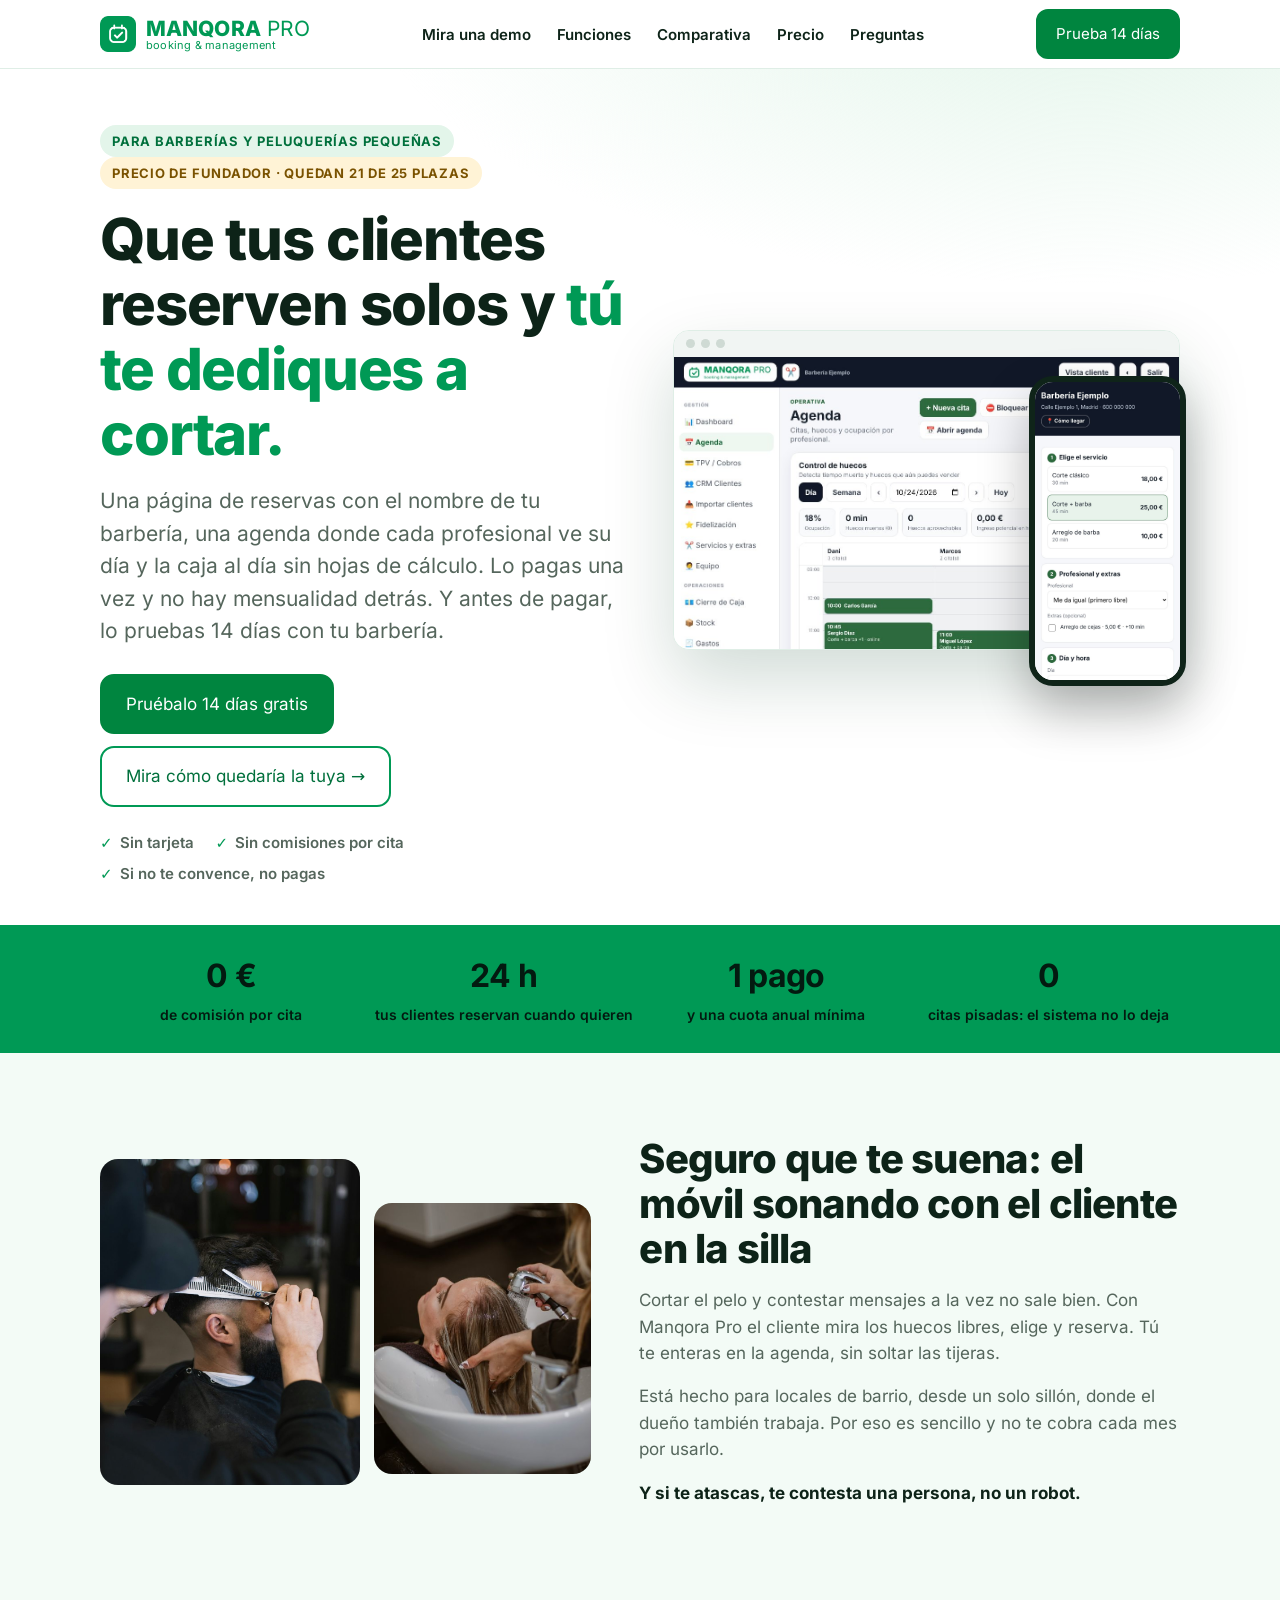
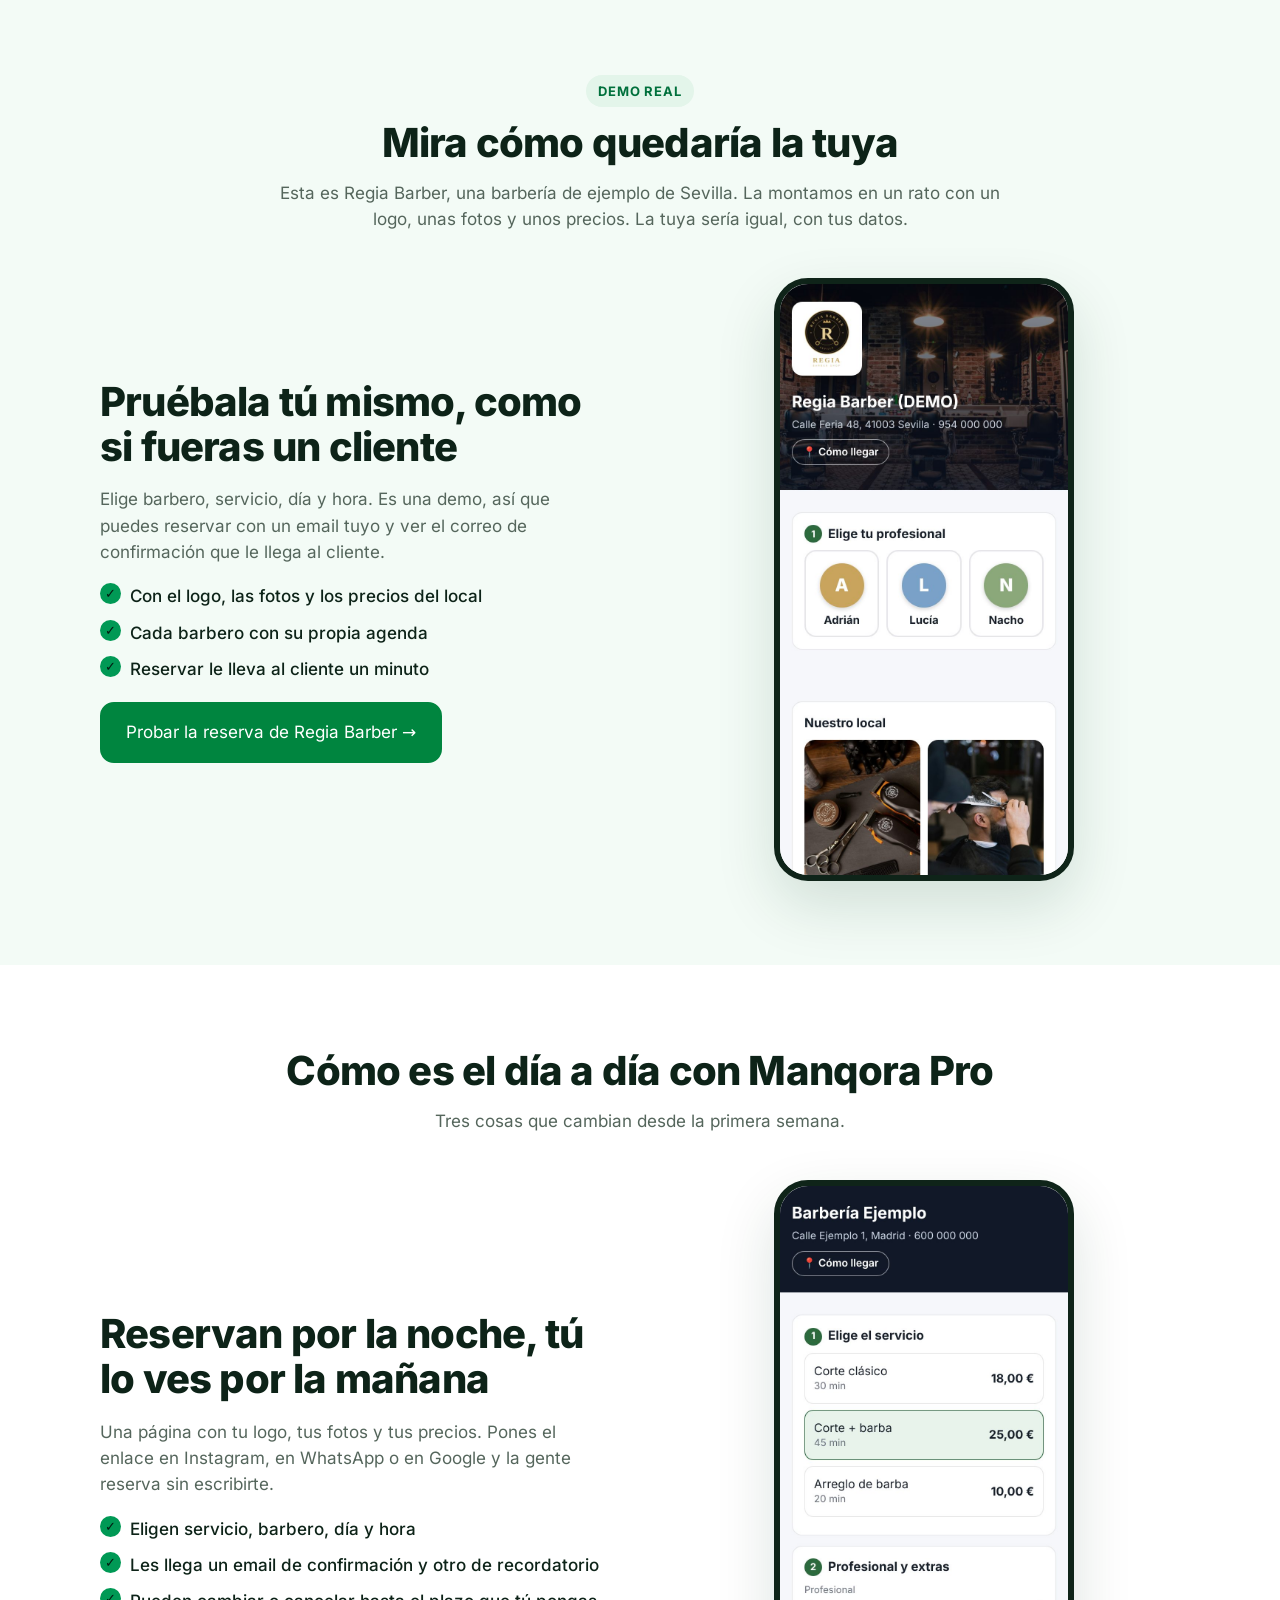
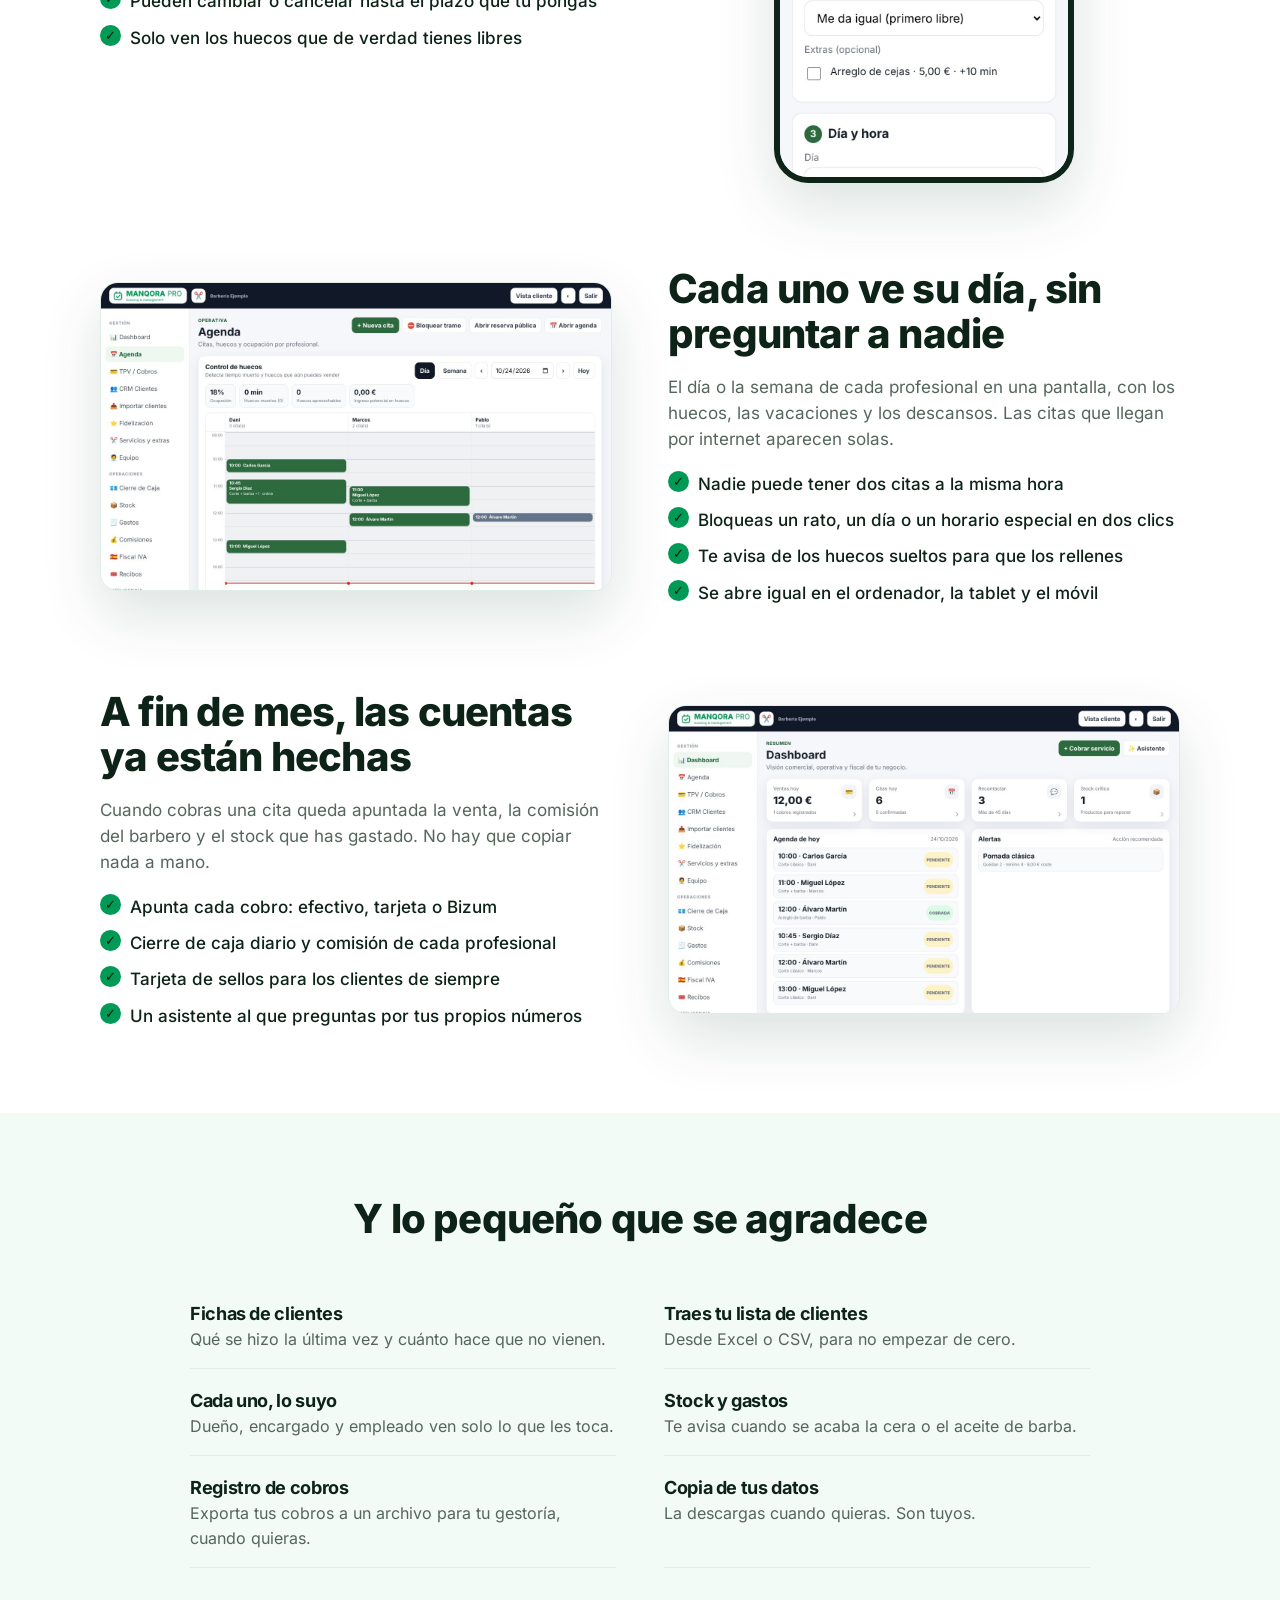
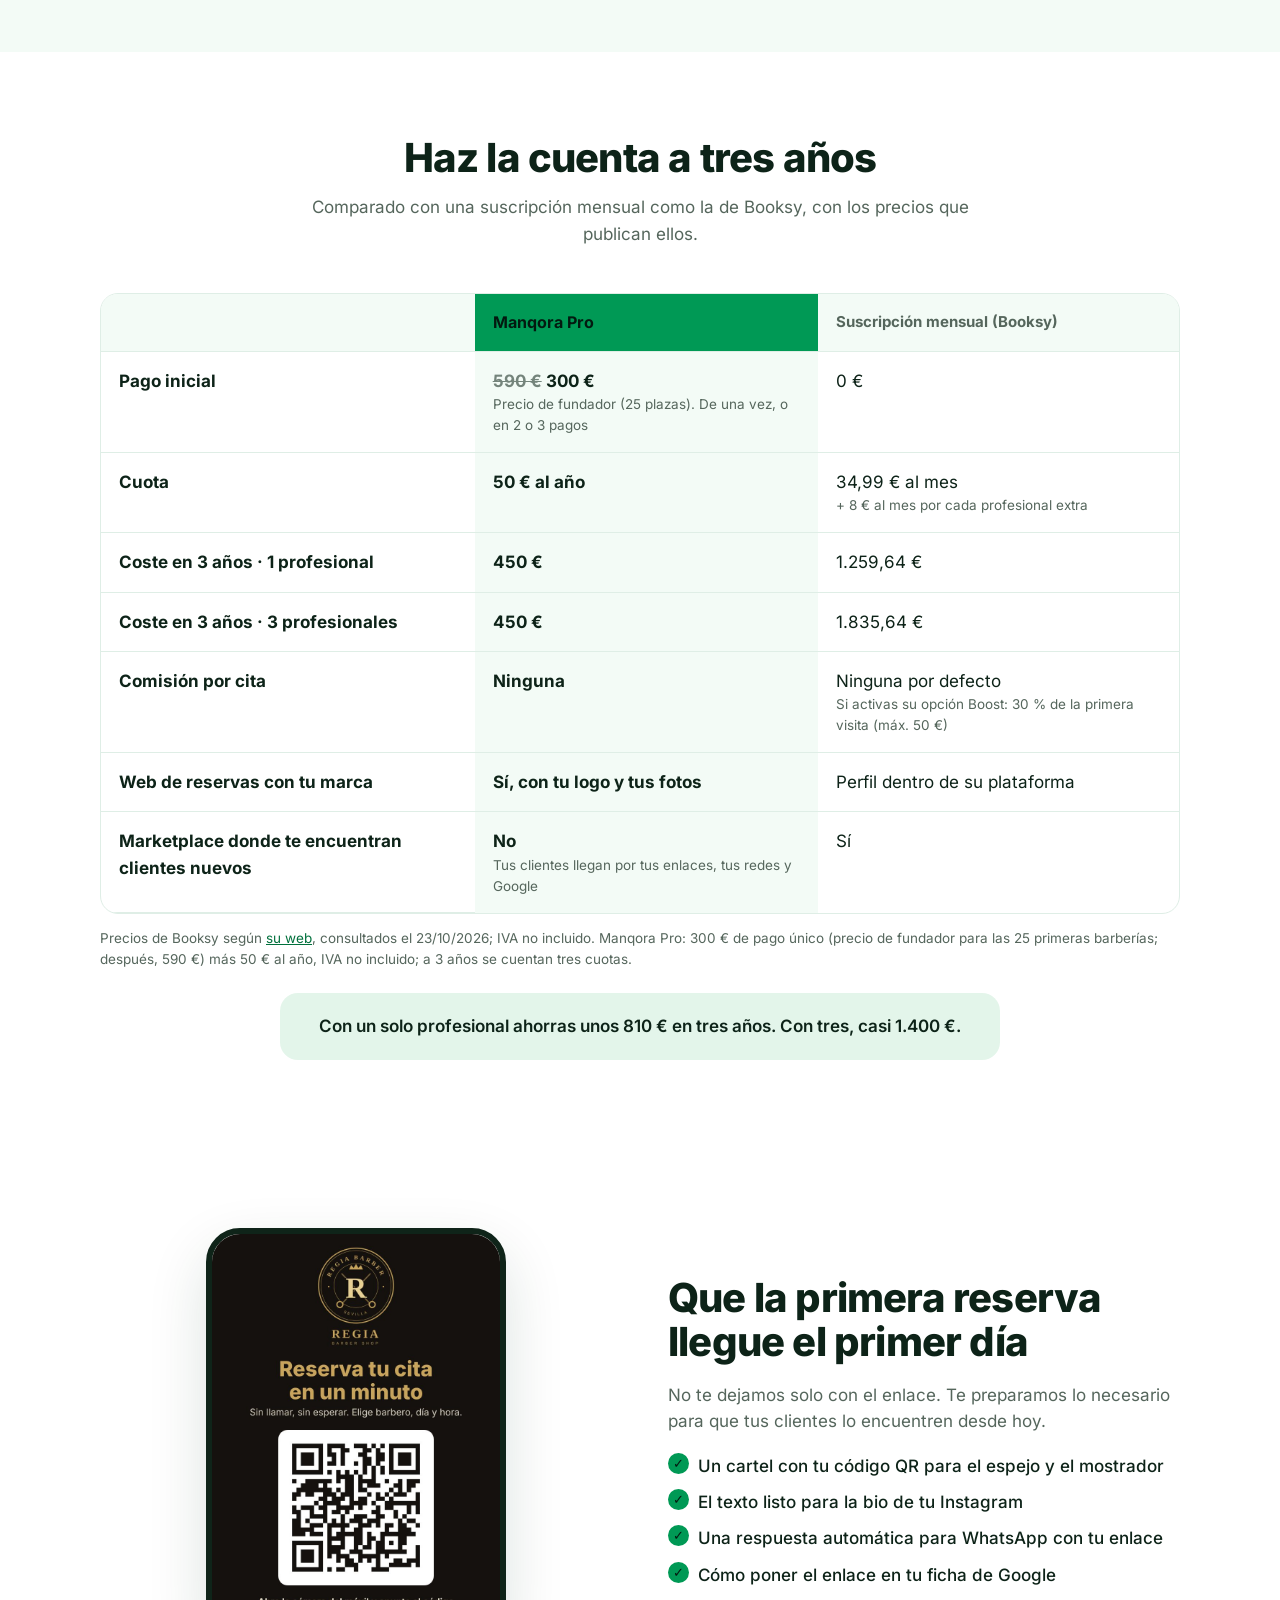
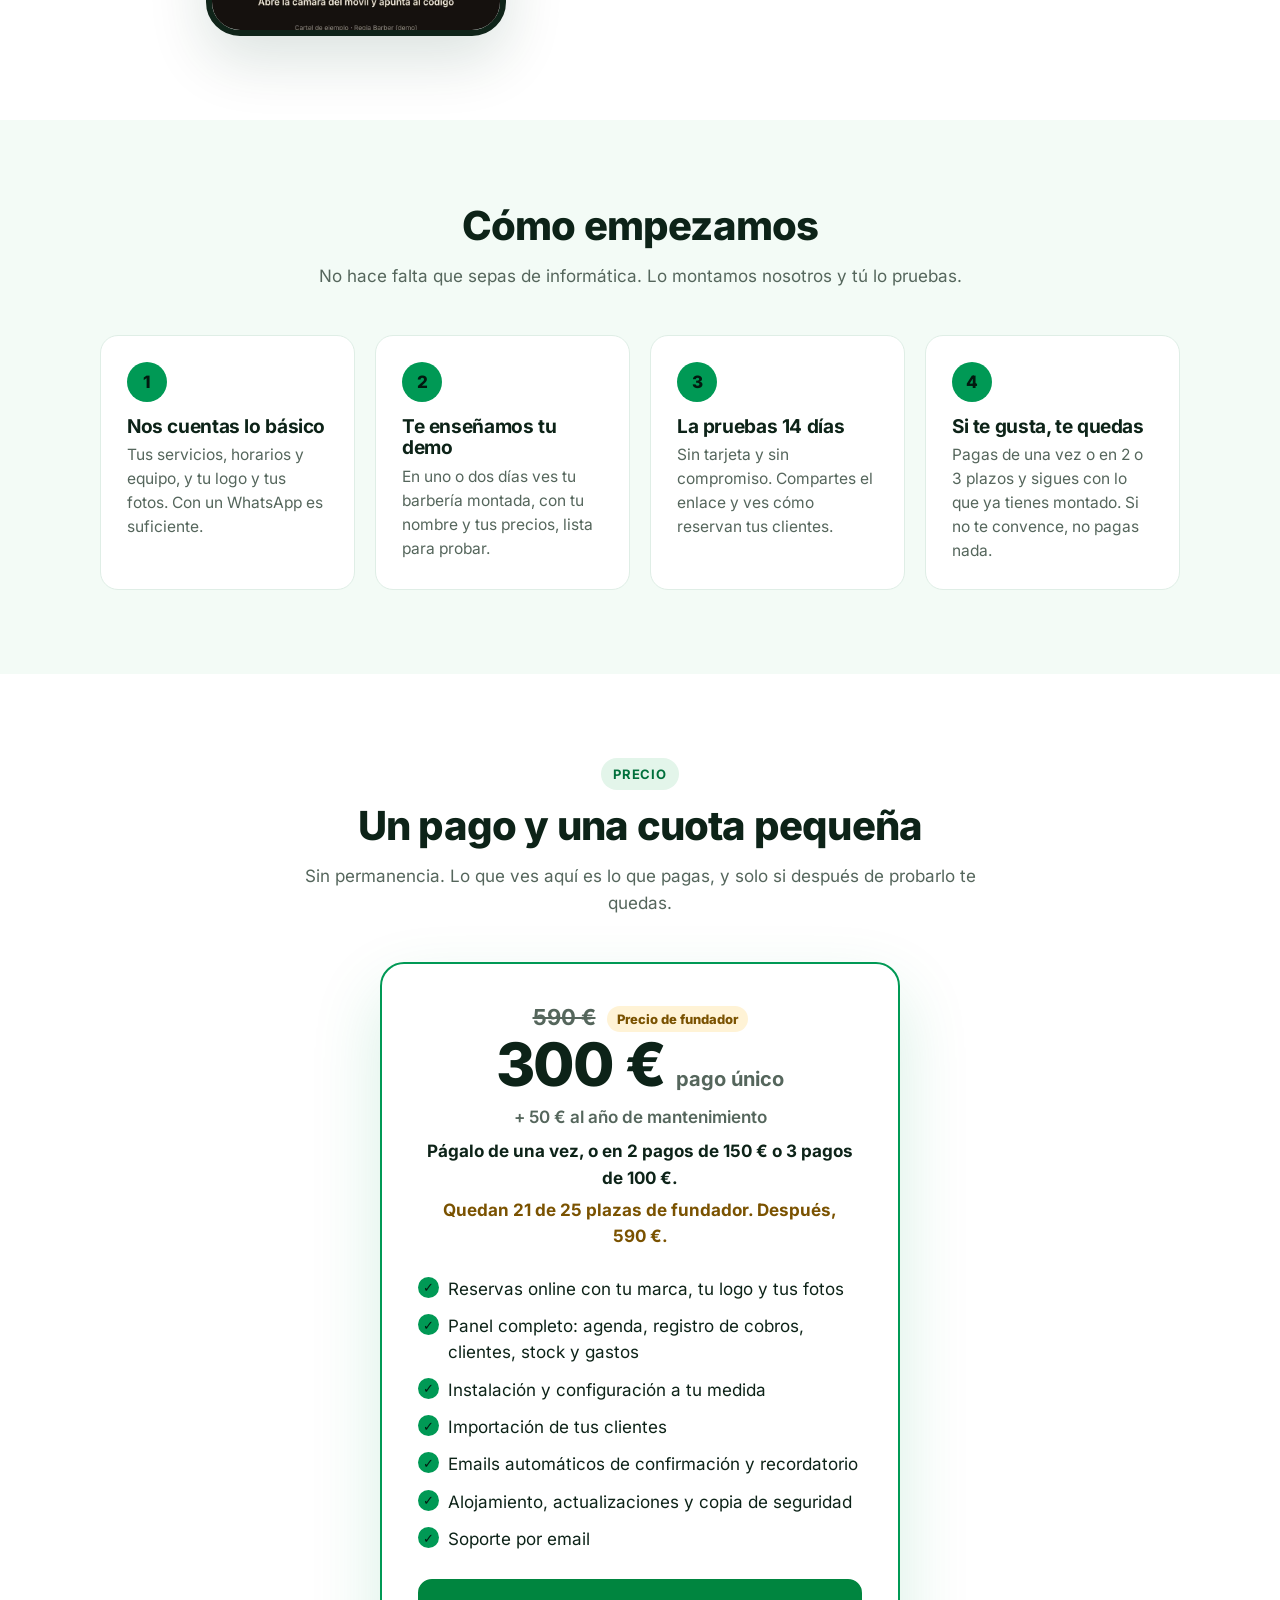
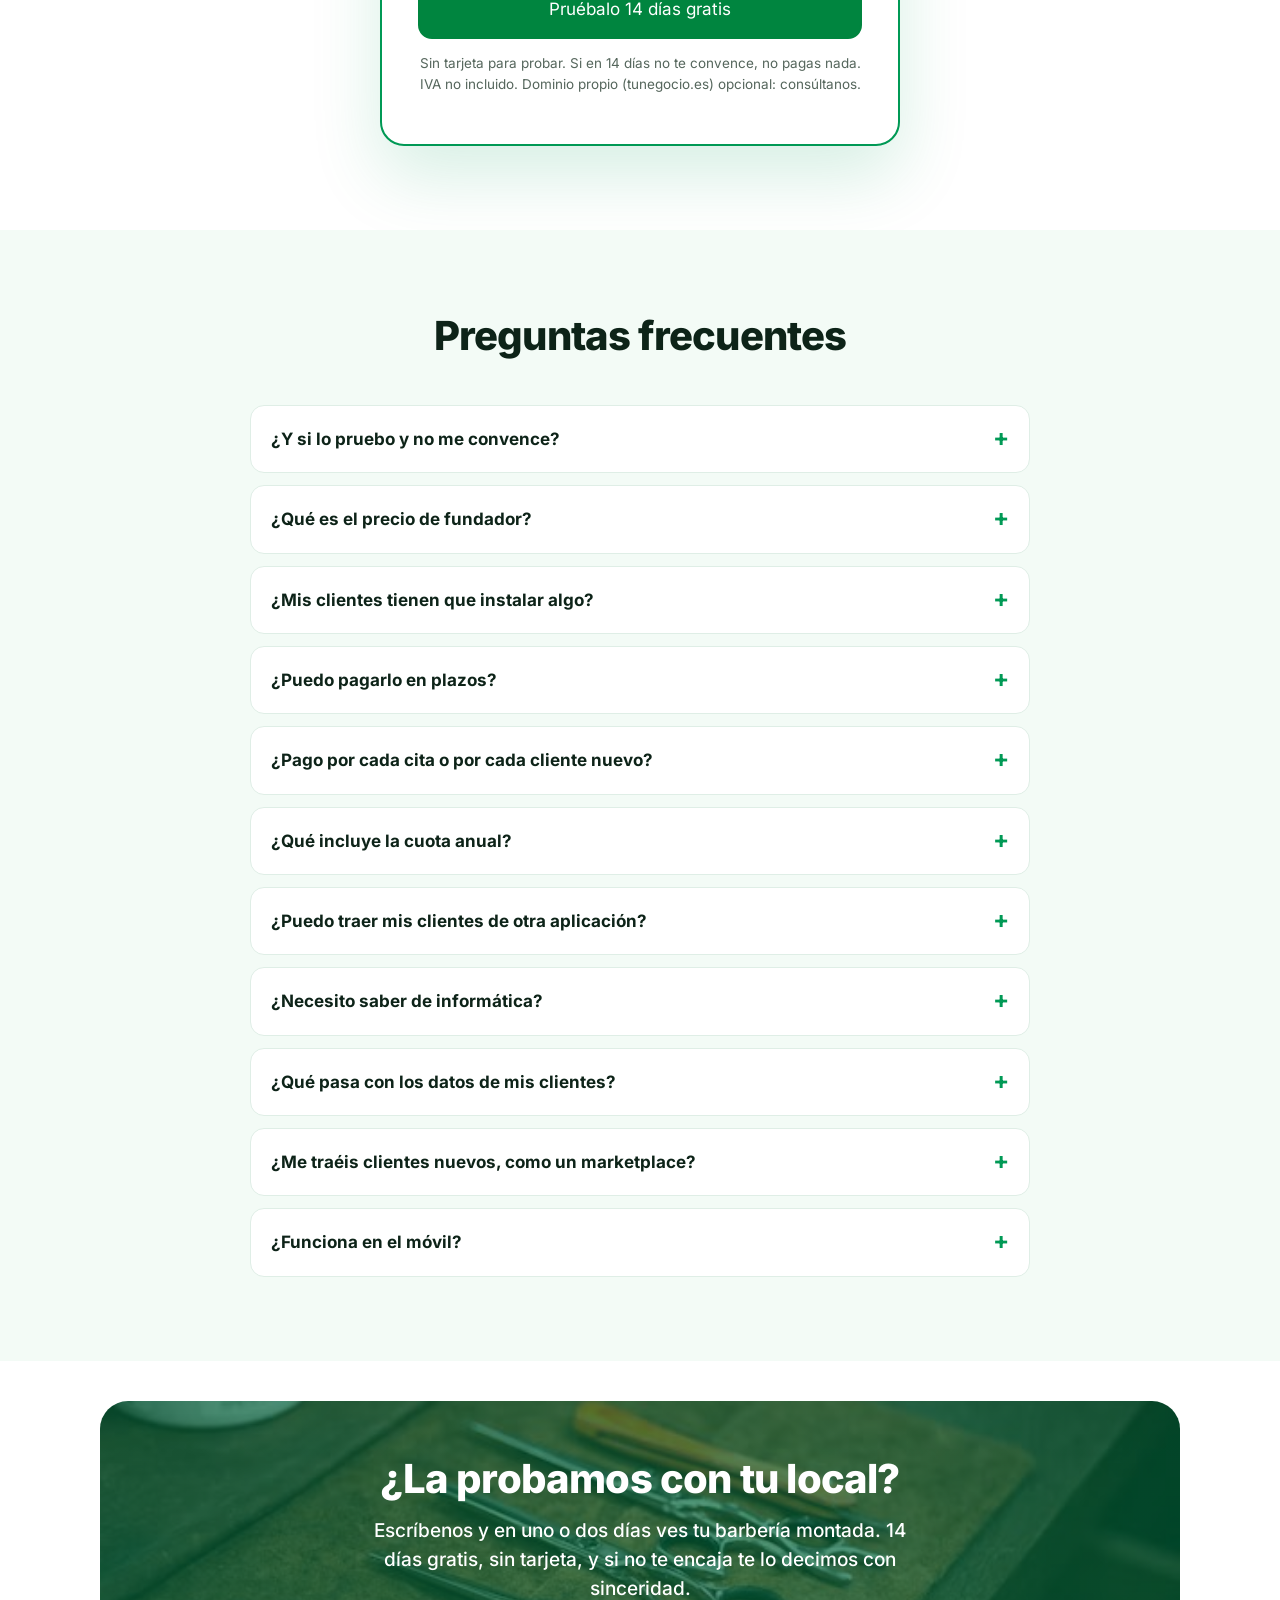
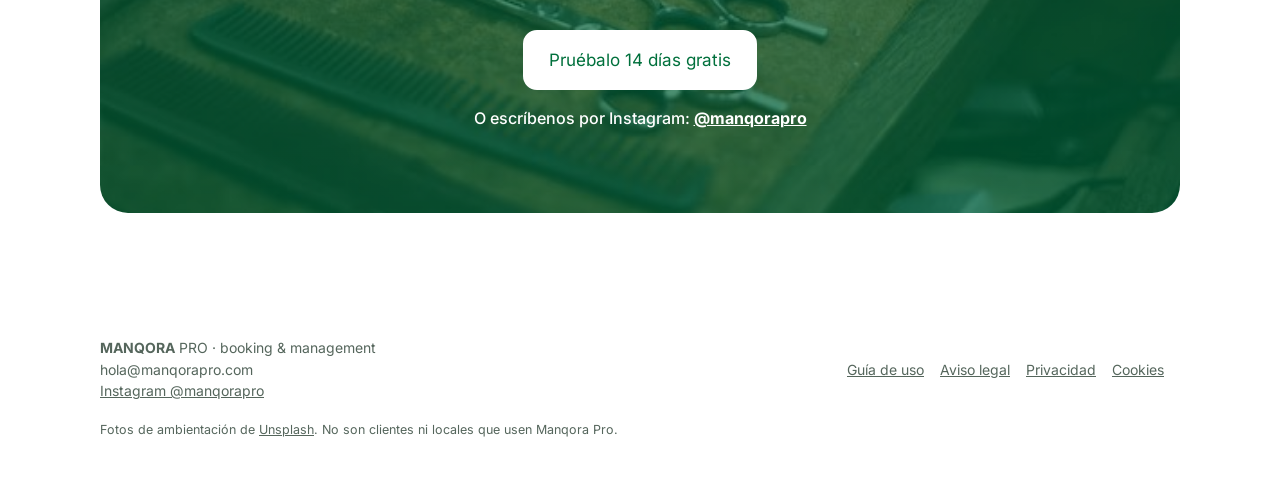
==== commit 8ba83f22: "Landing: pago único o en 2 o 3 plazos Co-Authored-By: Claude Sonnet 5.5 <noreply@anthropic.com> Clau" ====
--- a/index.html
+++ b/index.html
@@ -303,7 +303,7 @@
   <table class="cmp">
     <thead><tr><th></th><th class="us">Manqora Pro</th><th>Suscripción mensual (Booksy)</th></tr></thead>
     <tbody>
-      <tr><th>Pago inicial</th><td class="us"><s style="opacity:.55">590 €</s> <b>300 €</b><small>Precio de fundador (25 plazas)</small></td><td>0 €</td></tr>
+      <tr><th>Pago inicial</th><td class="us"><s style="opacity:.55">590 €</s> <b>300 €</b><small>Precio de fundador (25 plazas). De una vez, o en 2 o 3 pagos</small></td><td>0 €</td></tr>
       <tr><th>Cuota</th><td class="us">50 € al año</td><td>34,99 € al mes<small>+ 8 € al mes por cada profesional extra</small></td></tr>
       <tr><th>Coste en 3 años · 1 profesional</th><td class="us">450 €</td><td>1.259,64 €</td></tr>
       <tr><th>Coste en 3 años · 3 profesionales</th><td class="us">450 €</td><td>1.835,64 €</td></tr>
@@ -333,7 +333,7 @@
     <div class="step"><h3>Nos cuentas lo básico</h3><p>Tus servicios, horarios y equipo, y tu logo y tus fotos. Con un WhatsApp es suficiente.</p></div>
     <div class="step"><h3>Te enseñamos tu demo</h3><p>En uno o dos días ves tu barbería montada, con tu nombre y tus precios, lista para probar.</p></div>
     <div class="step"><h3>La pruebas 14 días</h3><p>Sin tarjeta y sin compromiso. Compartes el enlace y ves cómo reservan tus clientes.</p></div>
-    <div class="step"><h3>Si te gusta, te quedas</h3><p>Pagas una vez y sigues con lo que ya tienes montado. Si no te convence, no pagas nada.</p></div>
+    <div class="step"><h3>Si te gusta, te quedas</h3><p>Pagas de una vez o en 2 o 3 plazos y sigues con lo que ya tienes montado. Si no te convence, no pagas nada.</p></div>
   </div>
 </div></section>
 
@@ -343,6 +343,7 @@
     <div class="was" style="font-size:22px;font-weight:700;color:var(--mut)"><s>590 €</s> <span style="display:inline-block;background:#fff3d6;color:#7a5200;font-size:13px;font-weight:800;padding:3px 10px;border-radius:99px;vertical-align:middle;margin-left:6px">Precio de fundador</span></div>
     <div class="big">300 € <small>pago único</small></div>
     <p class="yr">+ 50 € al año de mantenimiento</p>
+    <p style="margin:8px 0 0;font-weight:700">Págalo de una vez, o en 2 pagos de 150 € o 3 pagos de 100 €.</p>
     <p style="margin:6px 0 14px;font-weight:700;color:#7a5200">Quedan 21 de 25 plazas de fundador. Después, <span style="white-space:nowrap">590 €</span>.</p>
     <ul>
       <li>Reservas online con tu marca, tu logo y tus fotos</li>
@@ -364,6 +365,7 @@
         <details><summary>¿Y si lo pruebo y no me convence?</summary><p>No pasa nada y no pagas nada. Son 14 días sin tarjeta, con tu barbería montada. Si no es para ti, lo dejamos y borramos lo que hayamos preparado.</p></details>
     <details><summary>¿Qué es el precio de fundador?</summary><p>Las 25 primeras barberías pagan 300 € en vez de 590 €, una sola vez. Cuando se acaben las plazas, el precio pasa a ser el normal. Ahora quedan 21.</p></details>
     <details><summary>¿Mis clientes tienen que instalar algo?</summary><p>No. Reservan desde una página web, con el móvil que ya tienen. Les llega un email de confirmación y otro de recordatorio.</p></details>
+    <details><summary>¿Puedo pagarlo en plazos?</summary><p>Sí. Puedes pagar los 300 € de una vez, en 2 pagos de 150 € o en 3 pagos de 100 €. El primer pago llega después de los 14 días de prueba, solo si te quedas.</p></details>
     <details><summary>¿Pago por cada cita o por cada cliente nuevo?</summary><p>No. No cobramos nada por cita ni por cliente. Pagas una vez y luego la cuota del año.</p></details>
     <details><summary>¿Qué incluye la cuota anual?</summary><p>Alojamiento, mantenimiento, actualizaciones, copia de seguridad y soporte por email. Las mejoras que no sean arreglos se presupuestan aparte.</p></details>
     <details><summary>¿Puedo traer mis clientes de otra aplicación?</summary><p>Sí. Si puedes exportarlos a un archivo de Excel o CSV, los importamos al empezar.</p></details>
